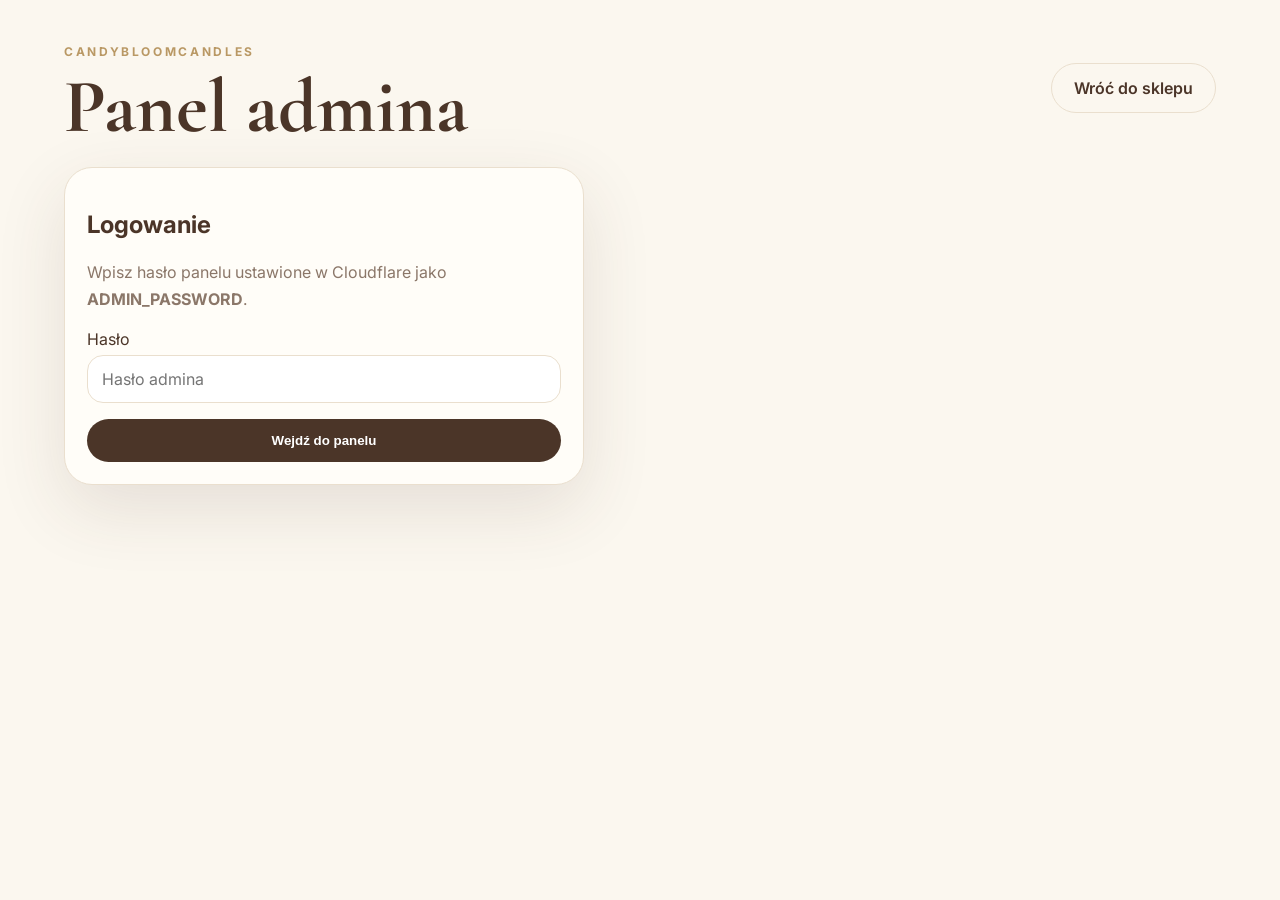
==== admin/index.html @ dc7dedf3 "candy" ====
<!doctype html>
<html lang="pl">
<head>
  <meta charset="utf-8" />
  <meta name="viewport" content="width=device-width, initial-scale=1" />
  <title>Panel admina — CandyBloomCandles</title>
  <link rel="preconnect" href="https://fonts.googleapis.com">
  <link rel="preconnect" href="https://fonts.gstatic.com" crossorigin>
  <link href="https://fonts.googleapis.com/css2?family=Cormorant+Garamond:wght@500;600;700&family=Inter:wght@300;400;500;600&display=swap" rel="stylesheet">
  <link rel="stylesheet" href="/style.css" />
  <style>
    body{background:var(--cream)}
    .admin-app{padding:32px 5vw;max-width:1400px;margin:auto}
    .admin-header{display:flex;align-items:center;justify-content:space-between;gap:18px;margin-bottom:24px}
    .admin-header h1{font-family:'Cormorant Garamond',serif;font-size:clamp(42px,6vw,76px);line-height:.95;margin:0}
    .admin-tabs{display:flex;gap:10px;flex-wrap:wrap;margin:20px 0}
    .admin-tab{border:1px solid var(--line);background:var(--paper);border-radius:999px;padding:12px 18px;cursor:pointer;font-weight:700;color:var(--brown)}
    .admin-tab.active{background:var(--brown);color:white}
    .admin-card{background:var(--paper);border:1px solid var(--line);border-radius:28px;padding:22px;box-shadow:var(--shadow);margin-bottom:20px}
    .admin-grid{display:grid;grid-template-columns:360px 1fr;gap:22px;align-items:start}
    .products-list{display:grid;gap:10px;max-height:70vh;overflow:auto;padding-right:4px}
    .product-row{display:grid;grid-template-columns:68px 1fr auto;gap:12px;align-items:center;border:1px solid var(--line);background:#fff;border-radius:18px;padding:10px;cursor:pointer;text-align:left;color:var(--brown)}
    .product-row.active{outline:2px solid var(--brown)}
    .product-row img{width:68px;height:68px;border-radius:14px;object-fit:cover;background:var(--beige)}
    .product-row strong{display:block}
    .product-row small{color:var(--muted)}
    .admin-form{display:grid;grid-template-columns:repeat(2,minmax(0,1fr));gap:14px}
    .admin-form label{font-weight:700;font-size:13px}
    .admin-form .full{grid-column:1/-1}
    .preview-layout{display:grid;grid-template-columns:minmax(280px,420px) 1fr;gap:24px;align-items:start}
    .live-product{background:var(--paper);border:1px solid var(--line);border-radius:28px;overflow:hidden;box-shadow:0 15px 45px rgba(75,53,40,.08)}
    .live-product .live-img{height:360px;overflow:hidden;background:var(--beige)}
    .live-product img{width:100%;height:100%;object-fit:cover}
    .live-body{padding:22px}
    .live-body h3{font-family:'Cormorant Garamond',serif;font-size:30px;margin:0 0 8px}
    .live-body p{color:var(--muted);line-height:1.6}
    .range-line{display:grid;gap:8px;margin:12px 0}
    .range-line div{display:flex;justify-content:space-between;gap:12px;color:var(--muted);font-size:13px}
    .actions{display:flex;gap:10px;flex-wrap:wrap;margin-top:16px}
    .danger{background:#fff;border:1px solid #d8b6a6;color:#8b2f1d;border-radius:999px;padding:12px 18px;font-weight:700;cursor:pointer}
    .success-banner,.error-banner{display:none;border-radius:18px;padding:14px 16px;margin:14px 0;font-weight:700}
    .success-banner{background:#e8f8ee;color:#1e6b3a;border:1px solid #bde8ca}
    .error-banner{background:#fff1ee;color:#8b2f1d;border:1px solid #e5b7aa}
    .settings-list{display:grid;gap:10px}
    .list-item{display:grid;grid-template-columns:1fr auto;gap:10px;align-items:center}
    .password-box{max-width:520px}
    .muted{color:var(--muted);line-height:1.7}
    .hidden-admin{display:none!important}
    .pricing-grid{display:grid;grid-template-columns:repeat(2,minmax(0,1fr));gap:16px;margin:18px 0}
    .pricing-card{background:#fff;border:1px solid var(--line);border-radius:22px;padding:18px}
    .pricing-card h3{font-family:'Cormorant Garamond',serif;font-size:28px;margin:0 0 12px}
    .pricing-fields{display:grid;gap:10px}
    .tier-row{display:grid;grid-template-columns:1fr 1fr auto;gap:10px;align-items:end;margin-bottom:10px}
    .tier-row label{display:grid;gap:6px}
    .pricing-note{font-size:13px;color:var(--muted);line-height:1.5;margin-top:8px}
    .orders-stats{display:grid;grid-template-columns:repeat(5,minmax(0,1fr));gap:12px;margin-bottom:18px}
    .stat-card{background:#fff;border:1px solid var(--line);border-radius:20px;padding:16px}
    .stat-card strong{display:block;font-family:'Cormorant Garamond',serif;font-size:32px;color:var(--brown)}
    .orders-tools{display:flex;gap:10px;flex-wrap:wrap;margin:14px 0}
    .orders-table{display:grid;gap:10px}
    .order-row{display:grid;grid-template-columns:170px 1fr 110px 150px 120px;gap:12px;align-items:center;background:#fff;border:1px solid var(--line);border-radius:18px;padding:14px;text-align:left;color:var(--brown);cursor:pointer}
    .order-row small{color:var(--muted);display:block}
    .order-details{background:#fff;border:1px solid var(--line);border-radius:22px;padding:18px;margin-top:16px;white-space:pre-wrap}
    .status-pill{display:inline-flex;border-radius:999px;padding:7px 10px;background:#f7eee8;color:var(--brown);font-weight:700;font-size:12px}
    @media(max-width:980px){.admin-grid,.preview-layout,.admin-form,.pricing-grid,.pricing-fields,.tier-row,.orders-stats,.order-row{grid-template-columns:1fr}.products-list{max-height:none}}
  </style>
</head>
<body>
  <main class="admin-app">
    <div class="admin-header">
      <div>
        <p class="eyebrow">CandyBloomCandles</p>
        <h1>Panel admina</h1>
      </div>
      <a class="secondary" href="/">Wróć do sklepu</a>
    </div>

    <section class="admin-card password-box" id="loginBox">
      <h2>Logowanie</h2>
      <p class="muted">Wpisz hasło panelu ustawione w Cloudflare jako <strong>ADMIN_PASSWORD</strong>.</p>
      <label>Hasło
        <input id="adminPassword" type="password" placeholder="Hasło admina">
      </label>
      <button class="primary full" type="button" id="loginBtn" onclick="candyLoginNow()">Wejdź do panelu</button>
    </section>

    <section id="panel" class="hidden-admin">
      <div class="admin-tabs">
        <button class="admin-tab active" data-tab="products" onclick="candyShowTab('products', this)">📦 Produkty</button>
        <button class="admin-tab" data-tab="settings" onclick="candyShowTab('settings', this)">🌸 Zapachy i kategorie</button>
        <button class="admin-tab" data-tab="pricing" onclick="candyShowTab('pricing', this)">💰 Cennik zapachów</button>
        <button class="admin-tab" data-tab="orders" onclick="candyShowTab('orders', this)">📦 Zamówienia</button>
        <button class="admin-tab" data-tab="help" onclick="candyShowTab('help', this)">ℹ️ Pomoc</button>
      </div>

      <div class="success-banner" id="successBox">✅ Zmiany zapisane. Cloudflare zaraz opublikuje stronę.</div>
      <div class="error-banner" id="errorBox">Coś poszło nie tak.</div>

      <section id="productsTab">
        <div class="admin-grid">
          <div class="admin-card">
            <div class="actions">
              <button class="primary" type="button" id="addProductBtn">➕ Dodaj produkt</button>
              <button class="secondary" type="button" id="duplicateProductBtn">Kopiuj</button>
            </div>
            <div class="products-list" id="productsList"></div>
          </div>

          <div class="admin-card">
            <div class="preview-layout">
              <article class="live-product">
                <div class="live-img">
                  <img id="previewImage" src="/assets/images/hero.png" alt="">
                </div>
                <div class="live-body">
                  <p class="eyebrow" id="previewCategory">Kategoria</p>
                  <h3 id="previewName">Nazwa produktu</h3>
                  <p id="previewDesc">Opis produktu</p>
                  <div class="price" id="previewPrice">25 zł</div>
                  <button class="add" type="button">Dodaj do koszyka</button>
                </div>
              </article>

              <div>
                <form class="admin-form" id="productForm">
                  <label>Nazwa produktu
                    <input id="pName">
                  </label>
                  <label>Cena bazowa
                    <input id="pPrice" type="number" min="0">
                  </label>
                  <label>Waga świeczki (g)
                    <input id="pWeight" type="number" min="0">
                  </label>
                  <label>Kategoria
                    <select id="pCategory"></select>
                  </label>
                  <label>Widoczny
                    <select id="pVisible">
                      <option value="true">Tak</option>
                      <option value="false">Nie</option>
                    </select>
                  </label>
                  <label class="full">Opis
                    <textarea id="pDescription" rows="4"></textarea>
                  </label>
                  <label class="full">Zdjęcie
                    <input id="pImage" placeholder="/assets/images/swieca-1.png">
                  </label>
                  <label class="full">Wgraj nowe zdjęcie
                    <input id="pUpload" type="file" accept="image/*">
                  </label>

                  <div class="full">
                    <div class="range-line">
                      <div><strong>Pozycja pozioma</strong><span id="xVal">50%</span></div>
                      <input id="pX" type="range" min="0" max="100" value="50">
                    </div>
                    <div class="range-line">
                      <div><strong>Pozycja pionowa</strong><span id="yVal">50%</span></div>
                      <input id="pY" type="range" min="0" max="100" value="50">
                    </div>
                    <div class="range-line">
                      <div><strong>Zoom</strong><span id="zoomVal">1.00</span></div>
                      <input id="pZoom" type="range" min="1" max="1.6" step="0.01" value="1">
                    </div>
                  </div>
                </form>

                <div class="actions">
                  <button class="primary" type="button" id="saveBtn">💾 Zapisz zmiany</button>
                  <button class="danger" type="button" id="deleteBtn">Usuń produkt</button>
                </div>
                <p class="small-note">Po zapisaniu panel zrobi commit na GitHubie, a Cloudflare opublikuje zmiany po chwili.</p>
              </div>
            </div>
          </div>
        </div>
      </section>

      <section id="settingsTab" class="hidden-admin">
        <div class="admin-grid">
          <div class="admin-card">
            <h2>Zapachy</h2>
            <div class="settings-list" id="scentsList"></div>
            <div class="actions">
              <input id="newScent" placeholder="Nowy zapach">
              <button class="secondary" type="button" id="addScentBtn">Dodaj zapach</button>
            </div>
          </div>
          <div class="admin-card">
            <h2>Kategorie</h2>
            <div class="settings-list" id="categoriesList"></div>
            <div class="actions">
              <input id="newCategory" placeholder="Nowa kategoria">
              <button class="secondary" type="button" id="addCategoryBtn">Dodaj kategorię</button>
            </div>
          </div>
        </div>
        <button class="primary" type="button" id="saveSettingsBtn">💾 Zapisz ustawienia</button>
      </section>

      <section id="pricingTab" class="hidden-admin">
        <div class="admin-card">
          <h2>💰 Cennik zapachów według gramatury</h2>
          <p class="muted">Ustaw dowolne progi gramatur dla każdego zapachu. Możesz dodać np. 200 g → 10 zł.</p>
          <div class="pricing-grid" id="scentPricingList"></div>
          <button class="primary" type="button" id="savePricingBtn">💾 Zapisz cennik zapachów</button>
        </div>
      </section>


      <section id="ordersTab" class="hidden-admin">
        <div class="admin-card">
          <h2>📦 Historia zamówień</h2>
          <p class="muted">Tutaj zapisują się zamówienia z formularza oraz aktualizacje statusów wysyłane mailowo.</p>
          <div class="orders-stats" id="ordersStats"></div>
          <div class="orders-tools">
            <input id="ordersSearch" placeholder="Szukaj po numerze, kliencie lub e-mailu">
            <select id="ordersStatusFilter">
              <option value="">Wszystkie statusy</option>
              <option>Nowe</option>
              <option>Oczekuje na płatność</option>
              <option>W realizacji</option>
              <option>Gotowe do odbioru</option>
              <option>Wysłane</option>
              <option>Zakończone</option>
            </select>
            <button class="secondary" type="button" id="refreshOrdersBtn">Odśwież</button>
          </div>
          <div class="orders-table" id="ordersList"></div>
          <div id="orderDetails" class="order-details hidden-admin"></div>
        </div>
      </section>

      <section id="helpTab" class="hidden-admin">
        <div class="admin-card">
          <h2>Jak działa zapis?</h2>
          <p class="muted">Panel wysyła zmiany do funkcji Cloudflare Pages. Funkcja używa bezpiecznego tokena z Environment variables, zapisuje pliki na GitHubie, a Cloudflare publikuje nowy deploy.</p>
          <p class="muted">Jeśli zapis nie działa, sprawdź czy w Cloudflare masz zmienne: <strong>GITHUB_TOKEN</strong> i <strong>ADMIN_PASSWORD</strong>.</p>
        </div>
      </section>
    </section>
  </main>


<script>
function candyLoginNow(){
  const passwordInput = document.getElementById('adminPassword');
  const loginBox = document.getElementById('loginBox');
  const panel = document.getElementById('panel');

  if(!passwordInput || !passwordInput.value){
    alert('Wpisz hasło.');
    return;
  }

  window.candyAdminPasswordValue = passwordInput.value;
  if(window.candyAdminSetPassword){
    window.candyAdminSetPassword(passwordInput.value);
  }

  if(loginBox) loginBox.classList.add('hidden-admin');
  if(panel) panel.classList.remove('hidden-admin');

  setTimeout(() => {
    if(window.candyAdminLoadData){
      window.candyAdminLoadData();
    } else if(typeof loadData === 'function'){
      loadData();
    } else {
      const errorBox = document.getElementById('errorBox');
      if(errorBox){
        errorBox.textContent = 'Panel został otwarty, ale skrypt admina nie załadował danych. Zrób Ctrl+Shift+R albo sprawdź Console.';
        errorBox.style.display = 'block';
      }
    }

  }, 50);
}

function candyShowTab(name, clickedButton){
  ['products','settings','pricing','orders','help'].forEach(tabName => {
    const section = document.getElementById(tabName + 'Tab');
    if(section) section.classList.add('hidden-admin');
  });

  const target = document.getElementById(name + 'Tab');
  if(target) target.classList.remove('hidden-admin');

  document.querySelectorAll('.admin-tab').forEach(btn => btn.classList.remove('active'));

  const btn = clickedButton || document.querySelector('[data-tab="' + name + '"]');
  if(btn) btn.classList.add('active');

  if(name === 'orders' && window.candyAdminRenderOrders) window.candyAdminRenderOrders();
  if(name === 'pricing' && window.candyAdminRenderScentPricing) window.candyAdminRenderScentPricing();
}
</script>

<script>
console.log('CandyBloom admin password save fix v1.4.5 loaded');
let productsData = { products: [] };
let settingsData = {};
let ordersData = { orders: [] };
let selectedIndex = 0;
let adminPassword = "";
let pendingUploads = {};

const $ = id => document.getElementById(id);
const money = value => `${Number(value || 0).toFixed(0)} zł`;

function slugify(text){
  return text.toString().toLowerCase()
    .normalize('NFD').replace(/[\\u0300-\\u036f]/g, '')
    .replace(/[^a-z0-9]+/g, '-').replace(/(^-|-$)+/g, '') || 'produkt';
}

function parsePosition(pos){
  const parts = String(pos || "center center").split(" ");
  const parse = value => value === "center" ? 50 : parseInt(value) || 50;
  return { x: parse(parts[0]), y: parse(parts[1]) };
}

async function loadData(){
  const [productsRes, settingsRes, ordersRes] = await Promise.all([
    fetch('/data/products.json?cb=' + Date.now()),
    fetch('/data/settings.json?cb=' + Date.now()),
    fetch('/data/orders.json?cb=' + Date.now()).catch(() => null)
  ]);
  productsData = await productsRes.json();
  settingsData = await settingsRes.json();
  ordersData = ordersRes && ordersRes.ok ? await ordersRes.json() : {orders: []};

  if(!settingsData.colorOptions) settingsData.colorOptions = ['Domyślny (jak na zdjęciu)', 'Zapytaj o kolor'];
  if(!settingsData.scentOptions.includes('Zapytaj o zapach')) settingsData.scentOptions.push('Zapytaj o zapach');

  selectedIndex = 0;
  renderAll();
}

function renderAll(){
  renderProductsList();
  renderCategorySelect();
  renderProductForm();
  renderSettings();
  renderScentPricing();
  renderOrders();
}

function renderProductsList(){
  $('productsList').innerHTML = productsData.products.map((p, i) => `
    <button class="product-row ${i === selectedIndex ? 'active' : ''}" type="button" data-index="${i}">
      <img src="${p.image || '/assets/images/hero.png'}" style="object-position:${p.imagePosition || 'center center'};transform:scale(${p.imageZoom || 1});">
      <span><strong>${p.name || 'Nowy produkt'}</strong><small>${p.category || ''} · ${p.price || 0} zł · ${p.weight || 0} g</small></span>
      <small>${p.visible === false ? 'Ukryty' : 'Widoczny'}</small>
    </button>
  `).join('');

  document.querySelectorAll('.product-row').forEach(btn => {
    btn.addEventListener('click', () => {
      selectedIndex = Number(btn.dataset.index);
      renderAll();
    });
  });
}

function renderCategorySelect(){
  $('pCategory').innerHTML = (settingsData.categories || []).map(c => `<option>${c}</option>`).join('');
}

function currentProduct(){
  return productsData.products[selectedIndex] || {};
}

function renderProductForm(){
  const p = currentProduct();
  $('pName').value = p.name || '';
  $('pPrice').value = p.price || 25;
  $('pCategory').value = p.category || (settingsData.categories || [])[0] || '';
  $('pWeight').value = p.weight || 60;
  $('pVisible').value = String(p.visible !== false);
  $('pDescription').value = p.description || '';
  $('pImage').value = p.image || '';

  const pos = parsePosition(p.imagePosition);
  $('pX').value = pos.x;
  $('pY').value = pos.y;
  $('pZoom').value = Number(p.imageZoom || 1);
  updatePreview();
}

function collectProductForm(){
  const p = currentProduct();
  p.name = $('pName').value.trim() || 'Nowy produkt';
  p.price = Number($('pPrice').value || 0);
  p.weight = Number($('pWeight').value || 0);
  p.category = $('pCategory').value;
  p.visible = $('pVisible').value === 'true';
  p.description = $('pDescription').value.trim();
  p.image = $('pImage').value.trim() || '/assets/images/hero.png';
  p.imagePosition = `${$('pX').value}% ${$('pY').value}%`;
  p.imageZoom = Number($('pZoom').value || 1);
}

function updatePreview(){
  collectProductForm();
  const p = currentProduct();
  $('previewImage').src = p.image || '/assets/images/hero.png';
  $('previewImage').style.objectPosition = p.imagePosition || 'center center';
  $('previewImage').style.transform = `scale(${p.imageZoom || 1})`;
  $('previewCategory').textContent = p.category || 'Kategoria';
  $('previewName').textContent = p.name || 'Nazwa produktu';
  $('previewDesc').textContent = p.description || 'Opis produktu';
  $('previewPrice').textContent = money(p.price) + ' · ' + Number(p.weight || 0) + ' g';
  $('xVal').textContent = $('pX').value + '%';
  $('yVal').textContent = $('pY').value + '%';
  $('zoomVal').textContent = Number($('pZoom').value).toFixed(2);
}

['pName','pPrice','pWeight','pCategory','pVisible','pDescription','pImage','pX','pY','pZoom'].forEach(id => {
  $(id).addEventListener('input', updatePreview);
  $(id).addEventListener('change', updatePreview);
});

$('pUpload').addEventListener('change', async e => {
  const file = e.target.files[0];
  if(!file) return;

  const ext = (file.name.split('.').pop() || 'png').toLowerCase();
  const filename = `${slugify($('pName').value || 'swieca')}-${Date.now()}.${ext}`;
  const path = `assets/images/${filename}`;
  const publicPath = `/assets/images/${filename}`;

  const reader = new FileReader();
  reader.onload = () => {
    const base64 = reader.result.split(',')[1];
    pendingUploads[path] = base64;
    $('pImage').value = publicPath;
    updatePreview();
  };
  reader.readAsDataURL(file);
});

function renderSettings(){
  $('scentsList').innerHTML = (settingsData.scentOptions || []).map((s, i) => `
    <div class="list-item">
      <input value="${s}" data-type="scent" data-index="${i}">
      <button class="danger" type="button" data-remove-scent="${i}">Usuń</button>
    </div>
  `).join('');

  $('categoriesList').innerHTML = (settingsData.categories || []).map((c, i) => `
    <div class="list-item">
      <input value="${c}" data-type="category" data-index="${i}">
      <button class="danger" type="button" data-remove-category="${i}">Usuń</button>
    </div>
  `).join('');

  document.querySelectorAll('[data-type="scent"]').forEach(input => input.addEventListener('input', e => {
    settingsData.scentOptions[Number(e.target.dataset.index)] = e.target.value;
  }));

  document.querySelectorAll('[data-type="category"]').forEach(input => input.addEventListener('input', e => {
    settingsData.categories[Number(e.target.dataset.index)] = e.target.value;
    renderCategorySelect();
  }));

  document.querySelectorAll('[data-remove-scent]').forEach(btn => btn.addEventListener('click', () => {
    const removed = settingsData.scentOptions.splice(Number(btn.dataset.removeScent), 1)[0];
    if(settingsData.scentPricing) delete settingsData.scentPricing[removed];
    renderSettings();
    renderScentPricing();
  }));

  document.querySelectorAll('[data-remove-category]').forEach(btn => btn.addEventListener('click', () => {
    settingsData.categories.splice(Number(btn.dataset.removeCategory), 1);
    renderSettings();
    renderCategorySelect();
  }));
}

$('addScentBtn').addEventListener('click', () => {
  const value = $('newScent').value.trim();
  if(value){ settingsData.scentOptions.push(value); settingsData.scentPricing = settingsData.scentPricing || {}; settingsData.scentPricing[value] = {tiers: [{maxWeight: 60, price: 2}, {maxWeight: 120, price: 4}, {maxWeight: 99999, price: 6}]}; $('newScent').value=''; renderSettings(); renderScentPricing(); }
});

$('addCategoryBtn').addEventListener('click', () => {
  const value = $('newCategory').value.trim();
  if(value){ settingsData.categories.push(value); $('newCategory').value=''; renderSettings(); renderCategorySelect(); }
});

$('addProductBtn').addEventListener('click', () => {
  productsData.products.push({
    name: 'Nowy produkt',
    category: (settingsData.categories || [])[0] || 'Dekoracyjne',
    price: 25,
    weight: 60,
    image: '/assets/images/hero.png',
    description: '',
    visible: true,
    imagePosition: '50% 50%',
    imageZoom: 1
  });
  selectedIndex = productsData.products.length - 1;
  renderAll();
});

$('duplicateProductBtn').addEventListener('click', () => {
  const copy = JSON.parse(JSON.stringify(currentProduct()));
  copy.name = (copy.name || 'Produkt') + ' kopia';
  productsData.products.push(copy);
  selectedIndex = productsData.products.length - 1;
  renderAll();
});

$('deleteBtn').addEventListener('click', () => {
  if(!confirm('Na pewno usunąć ten produkt?')) return;
  productsData.products.splice(selectedIndex, 1);
  selectedIndex = Math.max(0, selectedIndex - 1);
  renderAll();
});



function normalizePricing(pricing){
  if(!pricing) return {tiers: []};
  if(Array.isArray(pricing.tiers)) return pricing;

  return {
    tiers: [
      {maxWeight: 60, price: Number(pricing.upTo60 || 0)},
      {maxWeight: 120, price: Number(pricing.upTo120 || 0)},
      {maxWeight: 99999, price: Number(pricing.above120 || 0)}
    ]
  };
}

function ensureScentPricing(){
  if(!settingsData.scentPricing) settingsData.scentPricing = {};
  (settingsData.scentOptions || []).forEach(scent => {
    if(scent === 'Bez zapachu' || scent === 'Zapytaj o zapach') return;
    settingsData.scentPricing[scent] = normalizePricing(settingsData.scentPricing[scent]);
    if(!settingsData.scentPricing[scent].tiers.length){
      settingsData.scentPricing[scent].tiers = [
        {maxWeight: 60, price: 2},
        {maxWeight: 120, price: 4},
        {maxWeight: 99999, price: 6}
      ];
    }
  });
}

function formatMaxWeightLabel(value){
  return Number(value) >= 99999 ? 'bez limitu' : `${value} g`;
}

window.candyAdminRenderScentPricing = renderScentPricing;
function renderScentPricing(){
  ensureScentPricing();

  $('scentPricingList').innerHTML = Object.entries(settingsData.scentPricing).map(([scent, pricing]) => {
    const tiers = (pricing.tiers || []).slice().sort((a,b) => Number(a.maxWeight || 0) - Number(b.maxWeight || 0));
    pricing.tiers = tiers;

    return `
      <div class="pricing-card">
        <h3>${scent}</h3>
        <p class="pricing-note">Sklep wybierze pierwszy próg, do którego mieści się gramatura świeczki. Dla ostatniego progu możesz zostawić 99999 jako „bez limitu”.</p>
        <div class="pricing-fields">
          ${tiers.map((tier, index) => `
            <div class="tier-row">
              <label>Do ilu gramów?
                <input type="number" min="1" value="${tier.maxWeight || 0}" data-scent="${scent}" data-tier-index="${index}" data-tier-field="maxWeight">
              </label>
              <label>Dopłata
                <input type="number" min="0" step="0.01" value="${tier.price || 0}" data-scent="${scent}" data-tier-index="${index}" data-tier-field="price">
              </label>
              <button class="danger" type="button" data-remove-tier="${scent}" data-remove-tier-index="${index}">Usuń</button>
            </div>
          `).join('')}
        </div>
        <div class="actions">
          <button class="secondary" type="button" data-add-tier="${scent}">➕ Dodaj próg</button>
        </div>
      </div>
    `;
  }).join('');

  document.querySelectorAll('[data-scent][data-tier-field]').forEach(input => {
    input.addEventListener('input', e => {
      const scent = e.target.dataset.scent;
      const index = Number(e.target.dataset.tierIndex);
      const field = e.target.dataset.tierField;
      if(!settingsData.scentPricing[scent]) settingsData.scentPricing[scent] = {tiers: []};
      if(!settingsData.scentPricing[scent].tiers[index]) settingsData.scentPricing[scent].tiers[index] = {maxWeight: 60, price: 0};
      settingsData.scentPricing[scent].tiers[index][field] = Number(e.target.value || 0);
    });
  });

  document.querySelectorAll('[data-add-tier]').forEach(btn => {
    btn.addEventListener('click', () => {
      const scent = btn.dataset.addTier;
      if(!settingsData.scentPricing[scent]) settingsData.scentPricing[scent] = {tiers: []};
      const tiers = settingsData.scentPricing[scent].tiers;
      const last = tiers.length ? tiers[tiers.length - 1] : {maxWeight: 120, price: 4};
      const nextWeight = Number(last.maxWeight || 120) >= 99999 ? 200 : Number(last.maxWeight || 120) + 80;
      const nextPrice = Number(last.price || 0) + 2;
      tiers.push({maxWeight: nextWeight, price: nextPrice});
      renderScentPricing();
    });
  });

  document.querySelectorAll('[data-remove-tier]').forEach(btn => {
    btn.addEventListener('click', () => {
      const scent = btn.dataset.removeTier;
      const index = Number(btn.dataset.removeTierIndex);
      if(!settingsData.scentPricing[scent]) return;
      settingsData.scentPricing[scent].tiers.splice(index, 1);
      if(!settingsData.scentPricing[scent].tiers.length){
        settingsData.scentPricing[scent].tiers.push({maxWeight: 60, price: 2});
      }
      renderScentPricing();
    });
  });
}

async function saveAll(){
  collectProductForm();
  showMsg('', false);

  const uploads = Object.entries(pendingUploads).map(([path, contentBase64]) => ({path, contentBase64}));

  const res = await fetch('/api/save-store', {
    method: 'POST',
    headers: {'Content-Type':'application/json'},
    body: JSON.stringify({
      password: adminPassword || window.candyAdminPasswordValue || $('adminPassword')?.value || '',
      productsData,
      settingsData,
      uploads
    })
  });

  const data = await res.json().catch(() => ({}));
  if(!res.ok){
    showMsg(data.error || 'Nie udało się zapisać zmian. Sprawdź hasło ADMIN_PASSWORD w Cloudflare.', true);
    return;
  }

  pendingUploads = {};
  showMsg('✅ Zmiany zapisane. Cloudflare zaraz opublikuje stronę.', false);
}

function showMsg(text, isError){
  $('successBox').style.display = 'none';
  $('errorBox').style.display = 'none';
  if(!text) return;
  const box = isError ? $('errorBox') : $('successBox');
  box.textContent = text;
  box.style.display = 'block';
  window.scrollTo({top:0, behavior:'smooth'});
}

$('saveBtn').addEventListener('click', saveAll);
$('saveSettingsBtn').addEventListener('click', saveAll);
$('savePricingBtn').addEventListener('click', saveAll);


$('ordersSearch')?.addEventListener('input', renderOrders);
$('ordersStatusFilter')?.addEventListener('change', renderOrders);
$('refreshOrdersBtn')?.addEventListener('click', async () => {
  const res = await fetch('/data/orders.json?cb=' + Date.now()).catch(() => null);
  ordersData = res && res.ok ? await res.json() : {orders: []};
  renderOrders();
});

document.querySelectorAll('.admin-tab').forEach(tab => {
  tab.addEventListener('click', () => candyShowTab(tab.dataset.tab, tab));
});

$('loginBtn').addEventListener('click', candyLoginNow);

$('adminPassword').addEventListener('keydown', e => {
  if(e.key === 'Enter'){
    e.preventDefault();
    candyLoginNow();
  }
});
</script>
</body>
</html>
---- style.css ----
:root{--cream:#fbf7ef;--paper:#fffdf8;--beige:#e8ddcf;--brown:#4b3528;--muted:#8b7769;--gold:#b99864;--line:#eadfce;--shadow:0 24px 70px rgba(75,53,40,.12)}*{box-sizing:border-box}html{scroll-behavior:smooth}body{margin:0;background:var(--cream);color:var(--brown);font-family:Inter,system-ui,sans-serif}img{max-width:100%;display:block}a{color:inherit;text-decoration:none}.site-header{position:sticky;top:0;z-index:10;background:rgba(251,247,239,.88);backdrop-filter:blur(18px);border-bottom:1px solid var(--line);display:flex;justify-content:space-between;align-items:center;padding:18px 6vw}.logo{font-family:'Cormorant Garamond',serif;font-size:28px;font-weight:700;letter-spacing:.02em}nav{display:flex;align-items:center;gap:24px;font-size:14px}.cart-button{border:1px solid var(--brown);background:var(--brown);color:white;border-radius:999px;padding:10px 16px;cursor:pointer}#cartCount{display:inline-flex;min-width:22px;height:22px;border-radius:50%;background:white;color:var(--brown);align-items:center;justify-content:center;margin-left:6px}.hero{display:grid;grid-template-columns:1.05fr .95fr;gap:6vw;align-items:center;min-height:78vh;padding:7vw 6vw 5vw}.eyebrow{text-transform:uppercase;letter-spacing:.22em;font-size:12px;color:var(--gold);font-weight:700}.hero h1,.section h2,.contact h2,.thanks h1{font-family:'Cormorant Garamond',serif;font-weight:700;line-height:.96;margin:12px 0;font-size:clamp(46px,7vw,92px)}.hero-copy{font-size:18px;line-height:1.8;color:var(--muted);max-width:620px}.hero-actions{display:flex;gap:12px;margin-top:28px;flex-wrap:wrap}.primary,.secondary{display:inline-flex;align-items:center;justify-content:center;border-radius:999px;padding:14px 22px;font-weight:600}.primary{background:var(--brown);color:#fff;border:1px solid var(--brown)}.secondary{background:transparent;border:1px solid var(--line);color:var(--brown)}.hero-image{border-radius:34px;overflow:hidden;box-shadow:var(--shadow);background:var(--beige)}.hero-image img{width:100%;height:620px;object-fit:cover}.intro{margin:0 6vw 5vw;background:var(--paper);border:1px solid var(--line);border-radius:28px;display:grid;grid-template-columns:repeat(3,1fr);box-shadow:var(--shadow);overflow:hidden}.intro div{padding:28px;border-right:1px solid var(--line)}.intro div:last-child{border-right:0}.intro strong{display:block;font-family:'Cormorant Garamond',serif;font-size:28px}.intro span{display:block;color:var(--muted);margin-top:8px}.section{padding:6vw}.section-heading{max-width:720px;margin-bottom:34px}.section h2,.contact h2{font-size:clamp(38px,5vw,68px)}.section-heading p{color:var(--muted);line-height:1.7}.filters{display:flex;gap:10px;flex-wrap:wrap;margin-bottom:26px}.filter{border:1px solid var(--line);background:var(--paper);border-radius:999px;padding:10px 16px;cursor:pointer;color:var(--brown)}.filter.active{background:var(--brown);color:#fff}.products-grid{display:grid;grid-template-columns:repeat(3,1fr);gap:24px}.product{background:var(--paper);border:1px solid var(--line);border-radius:28px;overflow:hidden;box-shadow:0 15px 45px rgba(75,53,40,.08)}.product-image{height:360px;background:var(--beige);overflow:hidden}.product-image img{width:100%;height:100%;object-fit:cover}.product-body{padding:22px}.product-body h3{font-family:'Cormorant Garamond',serif;font-size:30px;margin:0 0 8px}.product-body p{color:var(--muted);line-height:1.6}.price{font-weight:700;font-size:22px;margin:12px 0}.product label,.cart-card label{display:block;font-size:13px;font-weight:600;margin-top:12px;color:var(--brown)}select,input,textarea{width:100%;border:1px solid var(--line);border-radius:16px;background:#fff;padding:13px 14px;margin-top:6px;font:inherit;color:var(--brown)}.add{width:100%;margin-top:16px;border:0;border-radius:999px;background:var(--brown);color:#fff;padding:14px 18px;font-weight:700;cursor:pointer}.steps{display:grid;grid-template-columns:repeat(3,1fr);gap:20px}.steps article{background:var(--paper);border:1px solid var(--line);border-radius:26px;padding:28px}.steps span{color:var(--gold);font-weight:700}.steps h3{font-family:'Cormorant Garamond',serif;font-size:30px;margin:10px 0}.steps p,.contact p{color:var(--muted);line-height:1.7}.contact{background:var(--paper);border-top:1px solid var(--line);border-bottom:1px solid var(--line);text-align:center}.cart-panel{position:fixed;inset:0;background:rgba(30,20,14,.35);z-index:99;display:none;justify-content:flex-end}.cart-panel.open{display:flex}.cart-card{width:min(520px,100%);height:100%;overflow:auto;background:var(--paper);padding:28px;box-shadow:var(--shadow);position:relative}.close{position:absolute;right:20px;top:18px;border:0;background:transparent;font-size:34px;cursor:pointer;color:var(--brown)}.cart-card h2{font-family:'Cormorant Garamond',serif;font-size:46px;margin:28px 0 18px}.cart-item{border-bottom:1px solid var(--line);padding:14px 0;display:grid;grid-template-columns:1fr auto;gap:10px}.cart-item small{color:var(--muted);display:block;margin-top:5px}.remove{border:1px solid var(--line);background:white;border-radius:999px;padding:8px 10px;cursor:pointer}.total{display:flex;justify-content:space-between;margin:22px 0;font-size:20px}.full{width:100%;border:0;margin-top:16px}.small-note{font-size:12px;color:var(--muted);line-height:1.6}.hidden{display:none}footer{padding:34px 6vw;display:flex;justify-content:space-between;gap:20px;color:var(--muted);border-top:1px solid var(--line)}footer strong{font-family:'Cormorant Garamond',serif;font-size:26px;color:var(--brown)}.thanks{min-height:100vh;display:flex;flex-direction:column;align-items:center;justify-content:center;text-align:center;padding:8vw}.thanks p{max-width:580px;color:var(--muted);line-height:1.7}@media(max-width:900px){.site-header{align-items:flex-start;gap:14px;flex-direction:column}nav{gap:12px;flex-wrap:wrap}.hero{grid-template-columns:1fr;padding-top:44px}.hero-image img{height:430px}.intro,.products-grid,.steps{grid-template-columns:1fr}.intro div{border-right:0;border-bottom:1px solid var(--line)}.intro div:last-child{border-bottom:0}.section{padding:58px 20px}.hero{padding:48px 20px}.site-header{padding:16px 20px}.product-image{height:300px}footer{flex-direction:column;padding:28px 20px}}


/* CandyBloom v3 */
.product {
  display: flex;
  flex-direction: column;
}

.product-image {
  height: 360px;
  display: flex;
  align-items: center;
  justify-content: center;
}

.product-image img {
  object-fit: contain;
  background: #f8f4ed;
  padding: 10px;
}

.product-body {
  display: flex;
  flex-direction: column;
  flex: 1;
}

.product-body p:not(.eyebrow) {
  min-height: 76px;
}

.product-footer {
  margin-top: auto;
}

.price {
  margin: 12px 0 10px;
}

.premium-cart-item {
  display: grid;
  grid-template-columns: 92px 1fr;
  gap: 14px;
  align-items: start;
  padding: 18px 0;
}

.cart-thumb {
  width: 92px;
  height: 92px;
  border-radius: 18px;
  object-fit: contain;
  background: #f8f4ed;
  border: 1px solid var(--line);
  padding: 6px;
}

.cart-info {
  min-width: 0;
}

.cart-topline,
.cart-bottomline {
  display: flex;
  align-items: flex-start;
  justify-content: space-between;
  gap: 12px;
}

.cart-topline strong {
  display: block;
  line-height: 1.25;
}

.cart-topline small {
  color: var(--muted);
  display: block;
  margin-top: 4px;
}

.qty-box {
  display: inline-flex;
  align-items: center;
  gap: 10px;
  border: 1px solid var(--line);
  background: #fff;
  border-radius: 999px;
  padding: 5px 8px;
  margin-top: 10px;
}

.qty-box button {
  width: 30px;
  height: 30px;
  border: 0;
  border-radius: 50%;
  background: var(--cream);
  color: var(--brown);
  font-size: 18px;
  cursor: pointer;
}

.qty-box span {
  min-width: 20px;
  text-align: center;
  font-weight: 700;
}

.hidden-field {
  display: none !important;
}

.custom-field input {
  background: #fffdf8;
}

@media(max-width: 520px) {
  .premium-cart-item {
    grid-template-columns: 76px 1fr;
  }

  .cart-thumb {
    width: 76px;
    height: 76px;
    border-radius: 15px;
  }

  .cart-card {
    padding: 22px 18px;
  }
}


/* CandyBloom v4 — premium image framing + icons */
.product-image {
  height: 360px;
  overflow: hidden;
  background: var(--beige);
}

.product-image img {
  width: 100%;
  height: 100%;
  object-fit: cover;
  padding: 0;
  transition: transform .35s ease;
}

.product:hover .product-image img {
  transform: scale(1.03);
}

.cart-thumb {
  object-fit: cover;
  padding: 0;
  overflow: hidden;
}

.contact-actions {
  display: flex;
  gap: 12px;
  justify-content: center;
  flex-wrap: wrap;
  margin-top: 24px;
}

.contact-pill {
  display: inline-flex;
  align-items: center;
  gap: 9px;
  border: 1px solid var(--line);
  background: var(--cream);
  border-radius: 999px;
  padding: 13px 18px;
  font-weight: 700;
}

.icon {
  display: inline-flex;
  width: 24px;
  height: 24px;
  align-items: center;
  justify-content: center;
  border-radius: 50%;
  background: var(--brown);
  color: white;
  font-size: 13px;
  line-height: 1;
}

.premium-footer {
  align-items: flex-start;
}

.premium-footer > div:first-child {
  display: grid;
  gap: 8px;
}

.footer-links {
  display: flex;
  gap: 14px;
  align-items: center;
  flex-wrap: wrap;
  justify-content: flex-end;
}

.footer-links a,
.footer-links span {
  display: inline-flex;
  align-items: center;
  gap: 8px;
}

@media(max-width:900px){
  .footer-links {
    justify-content: flex-start;
  }
}


/* CandyBloom v4.1 — emoji nav + thank you page */
nav a {
  display: inline-flex;
  align-items: center;
  gap: 6px;
}

.thanks-box {
  background: var(--paper);
  border: 1px solid var(--line);
  border-radius: 30px;
  padding: 28px;
  box-shadow: var(--shadow);
  margin: 26px 0;
  max-width: 720px;
  width: 100%;
}

.thanks-box h2 {
  font-family: 'Cormorant Garamond', serif;
  font-size: 34px;
  margin: 0 0 10px;
}

.copy-card {
  margin-top: 22px;
  background: var(--cream);
  border: 1px solid var(--line);
  border-radius: 22px;
  padding: 18px;
  text-align: left;
}

.copy-card textarea {
  min-height: 120px;
  resize: vertical;
}

.copy-btn {
  margin-top: 12px;
}

.thanks-actions {
  display: flex;
  justify-content: center;
  gap: 12px;
  flex-wrap: wrap;
}

/* CandyBloom v4.3 — Facebook, order number, status */
.order-number {
  font-family: 'Cormorant Garamond', serif;
  font-size: clamp(34px, 7vw, 62px);
  font-weight: 700;
  color: var(--brown);
  margin: 8px 0;
}
.status-steps {
  display: flex;
  gap: 10px;
  flex-wrap: wrap;
  justify-content: center;
  margin: 22px 0 32px;
  max-width: 900px;
}
.status-steps span {
  background: var(--paper);
  border: 1px solid var(--line);
  border-radius: 999px;
  padding: 10px 14px;
  color: var(--brown);
  font-weight: 700;
}
.status-result {
  margin-top: 18px;
  text-align: left;
  background: var(--cream);
  border: 1px solid var(--line);
  border-radius: 20px;
  padding: 18px;
}
.status-result h2 {
  font-family: 'Cormorant Garamond', serif;
  font-size: 32px;
  margin: 0 0 8px;
}


/* CandyBloom v5.6 — weight and scent pricing */
.product-weight {
  color: var(--muted);
  font-size: 13px;
  font-weight: 700;
  margin: 8px 0 0;
}

.cart-info .small-note strong {
  color: var(--brown);
}


/* CandyBloom v1.2 — dostawa i statusy */
#deliverySummary{
  background:#fff;
  border:1px solid var(--line);
  border-radius:16px;
  padding:12px 14px;
  margin-top:10px;
}
.status-result{
  margin-top:18px;
  background:var(--paper);
  border:1px solid var(--line);
  border-radius:22px;
  padding:18px;
}
.status-steps{
  display:flex;
  gap:10px;
  flex-wrap:wrap;
  justify-content:center;
  margin:24px 0;
}
.status-steps span{
  background:var(--paper);
  border:1px solid var(--line);
  border-radius:999px;
  padding:10px 14px;
  color:var(--muted);
  font-weight:700;
}
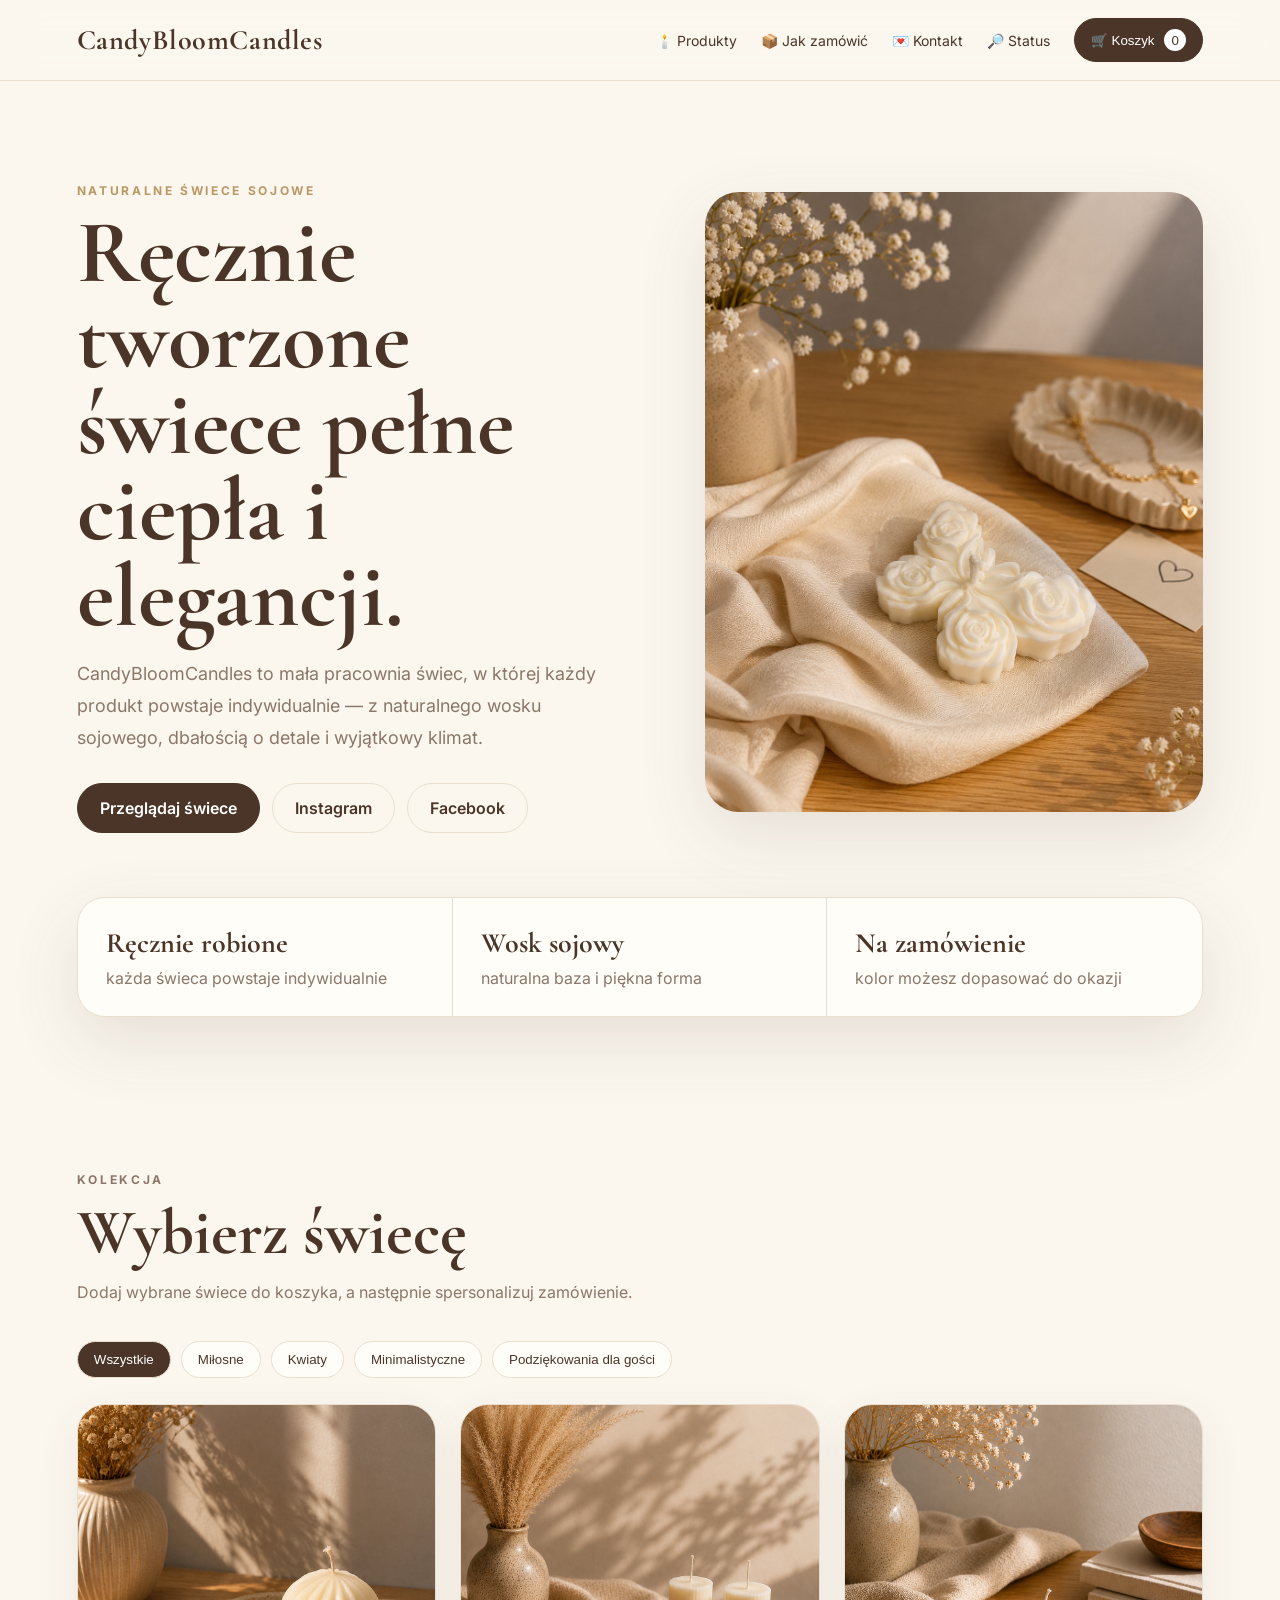
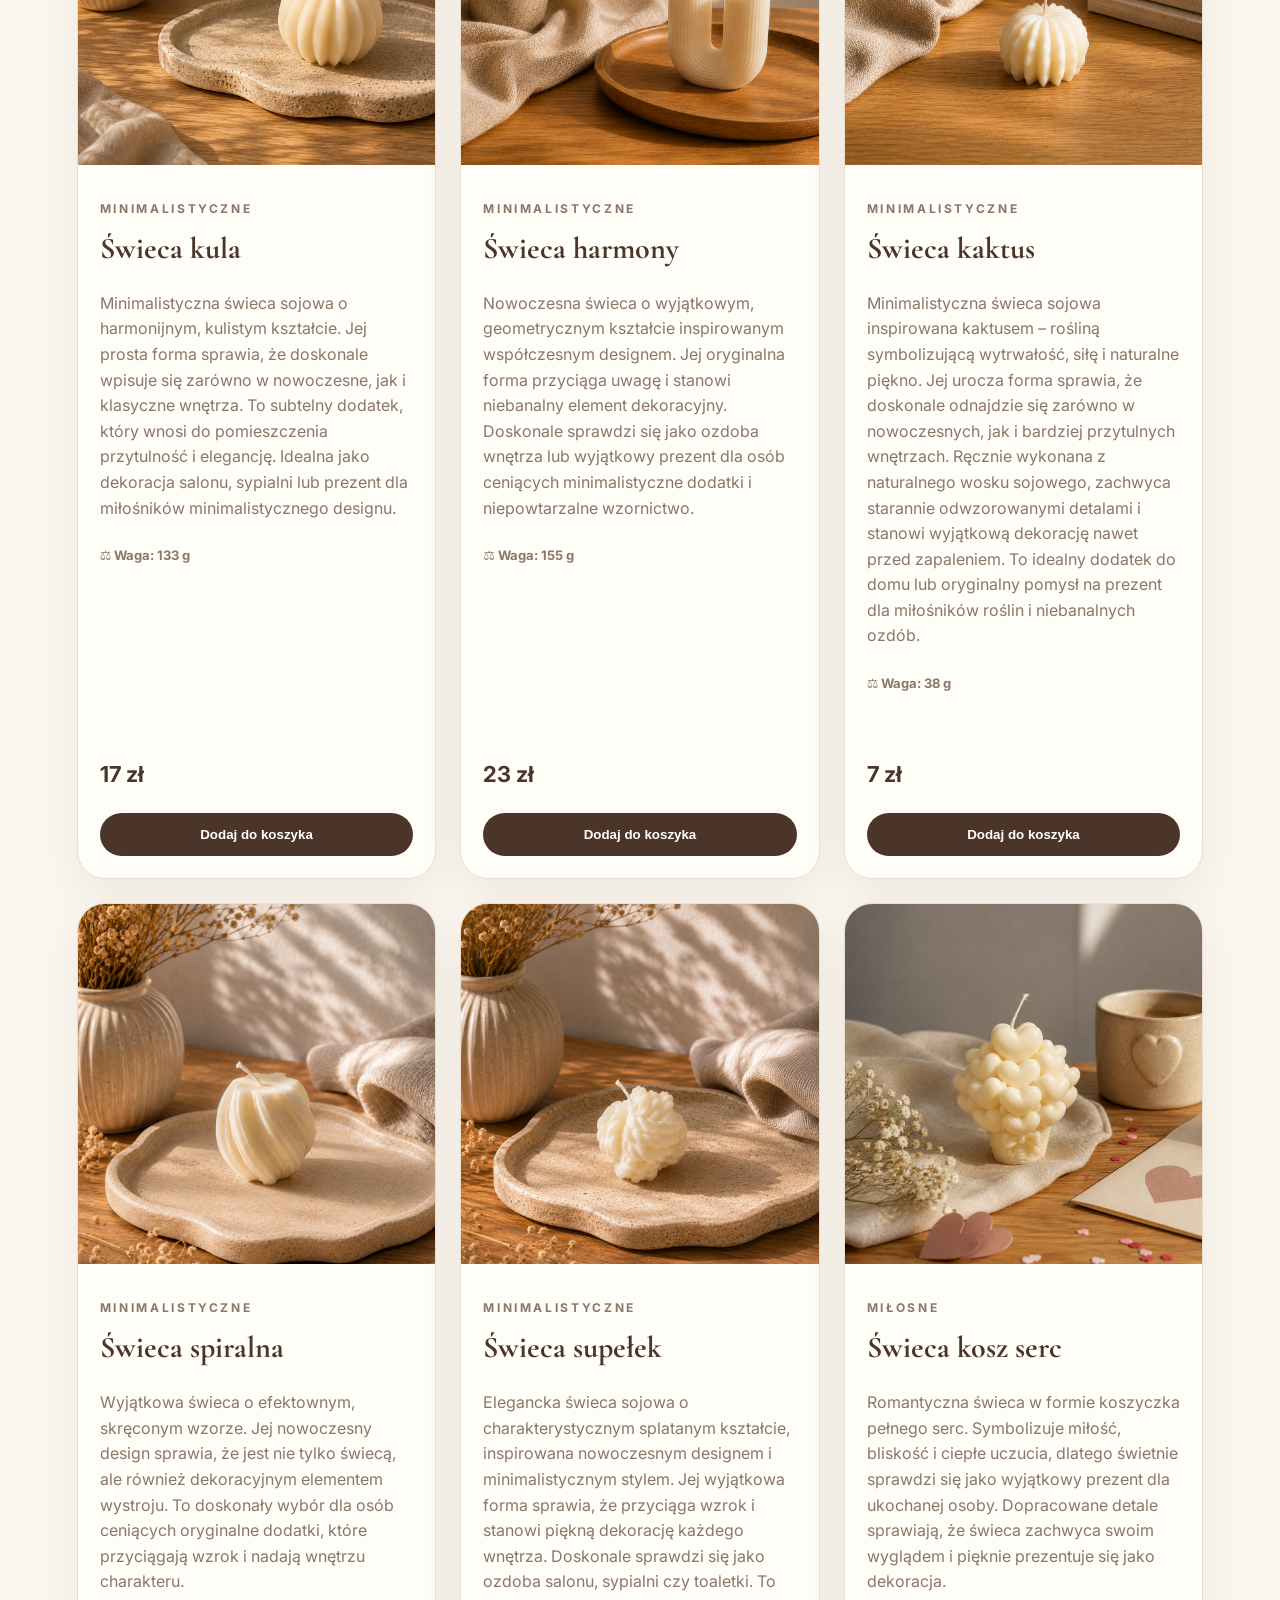
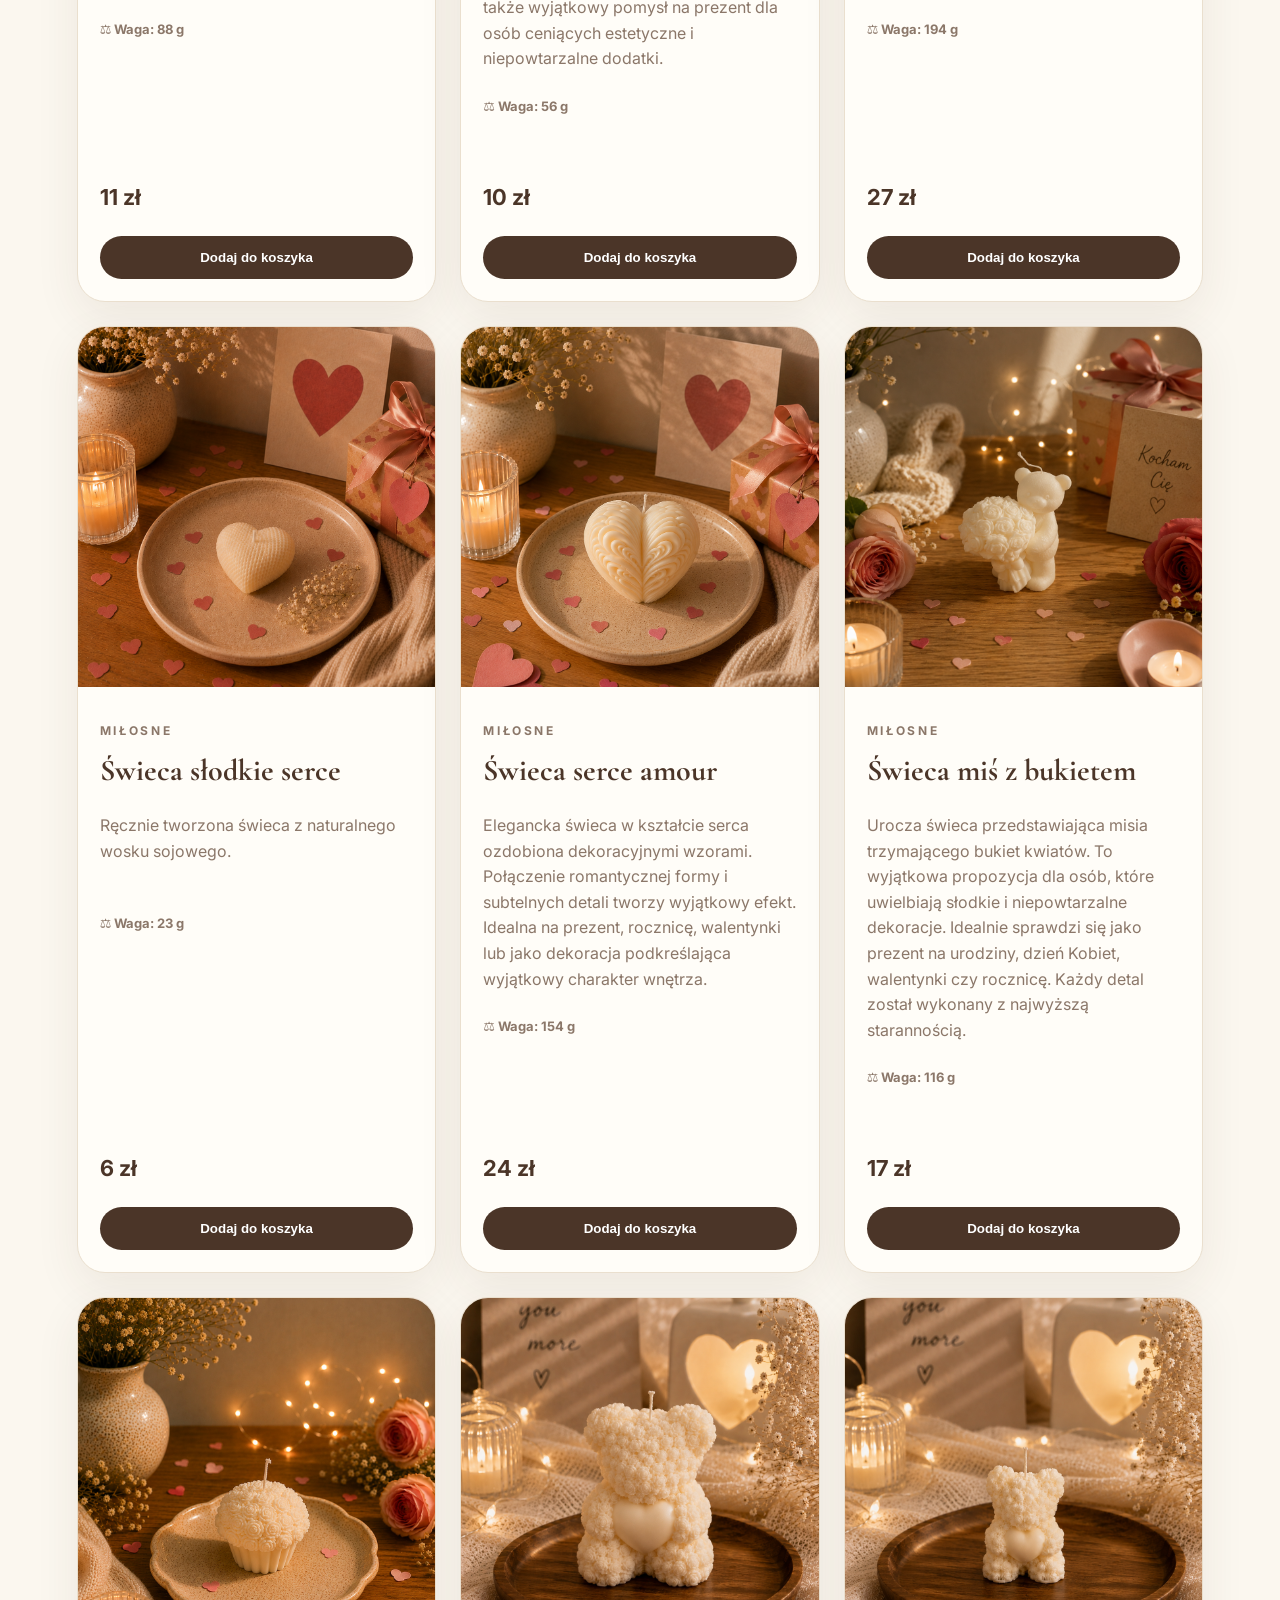
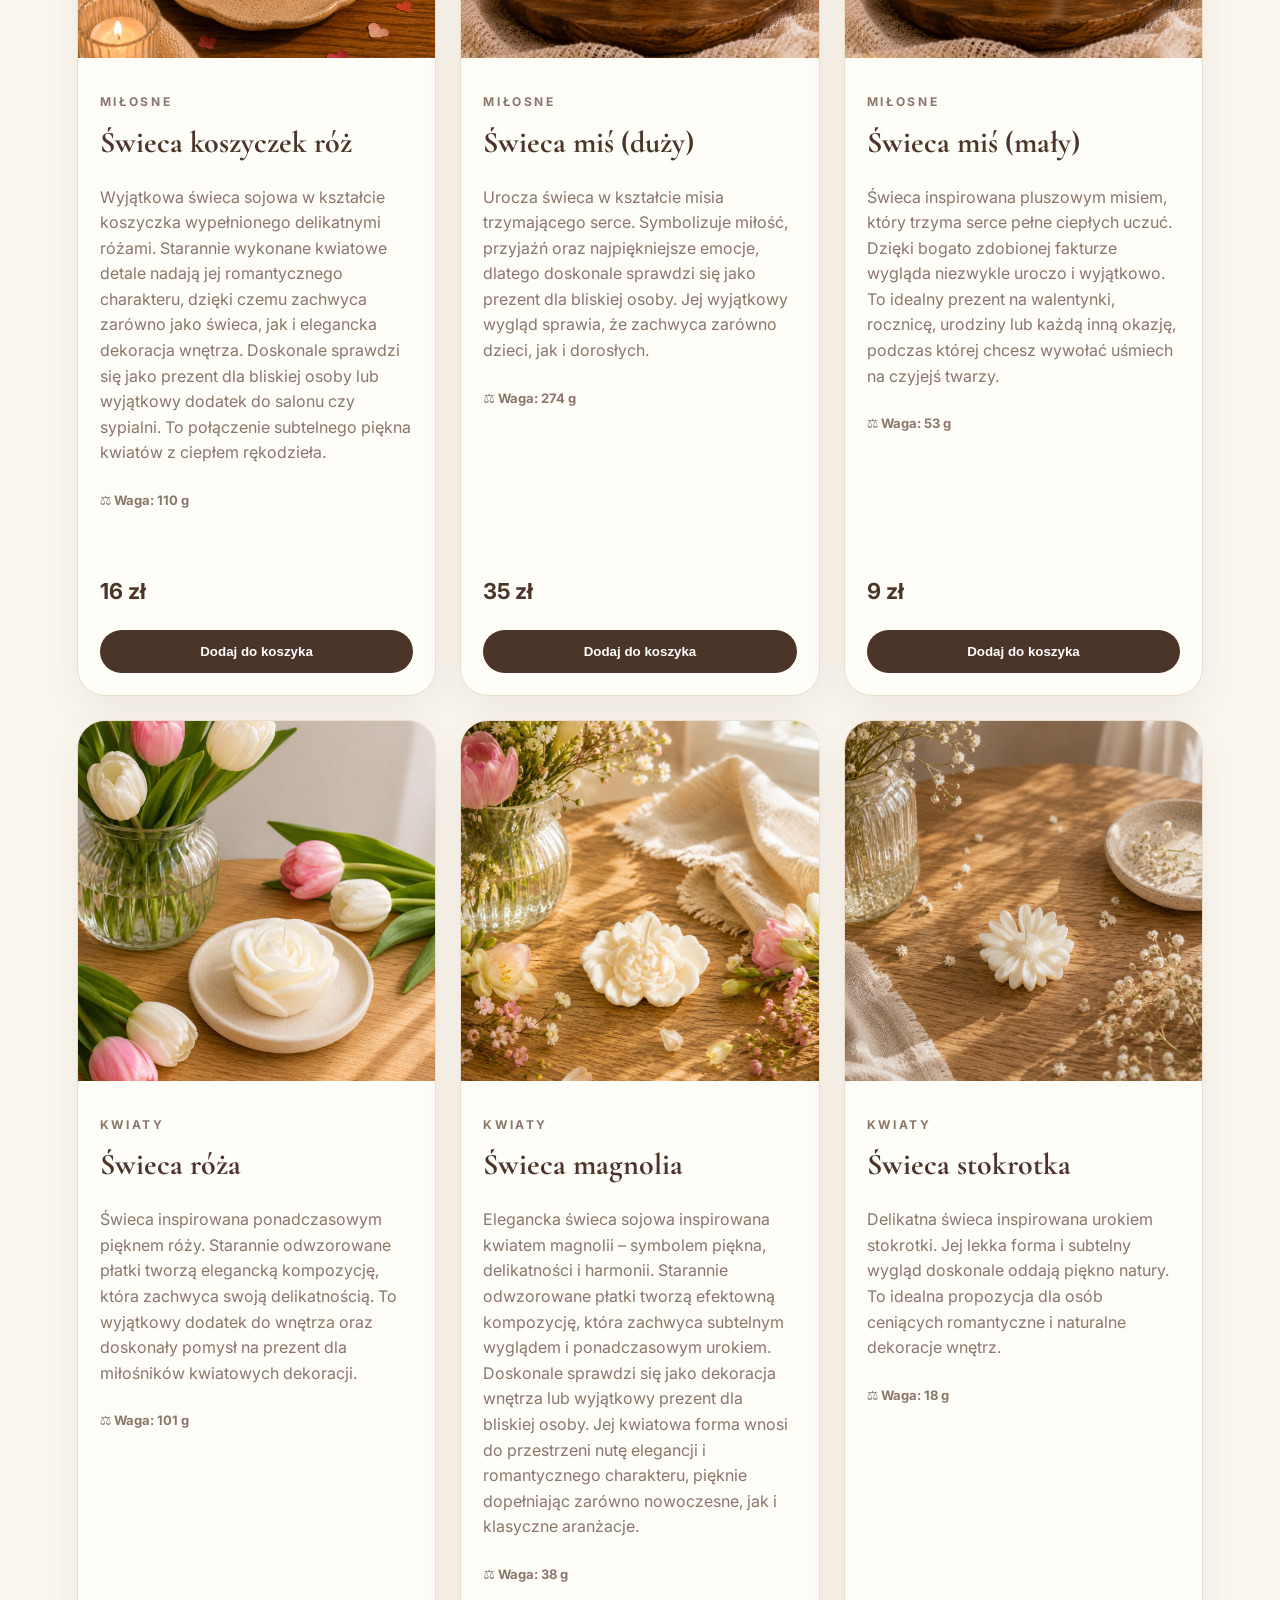
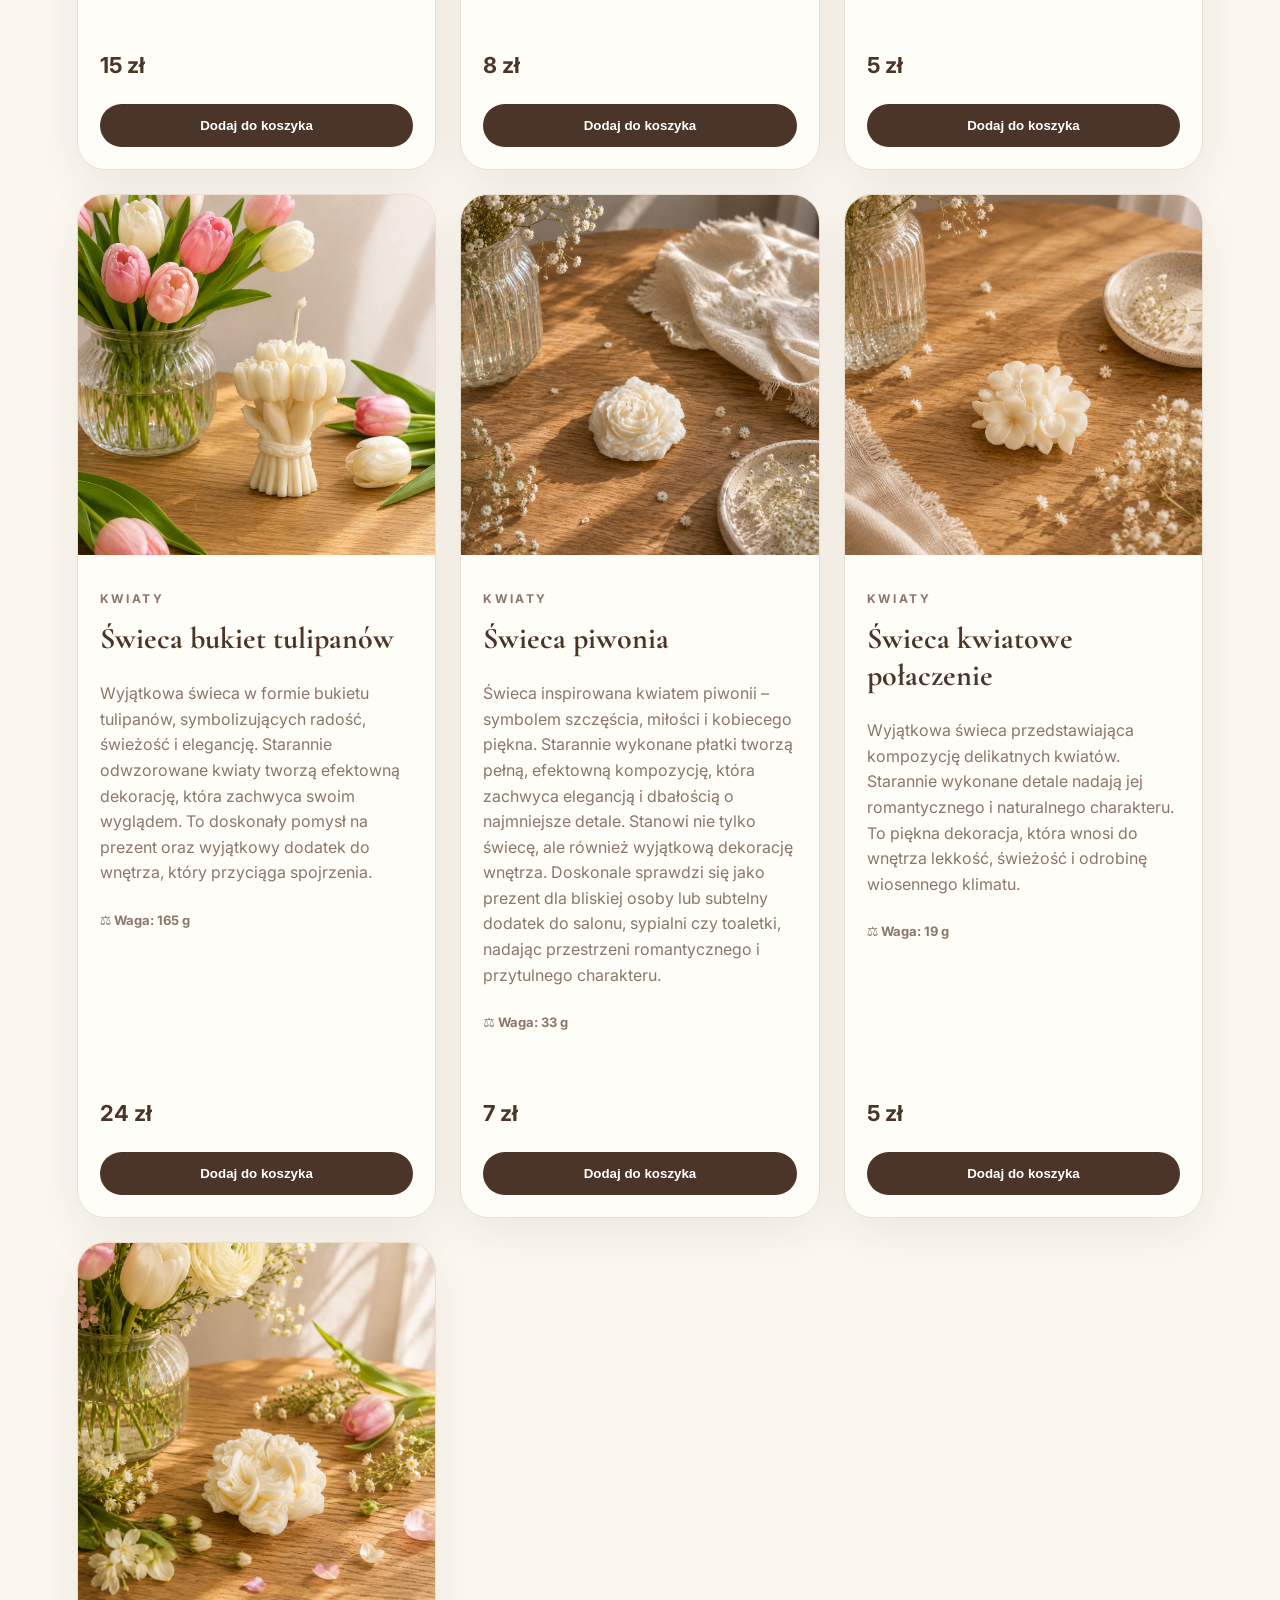
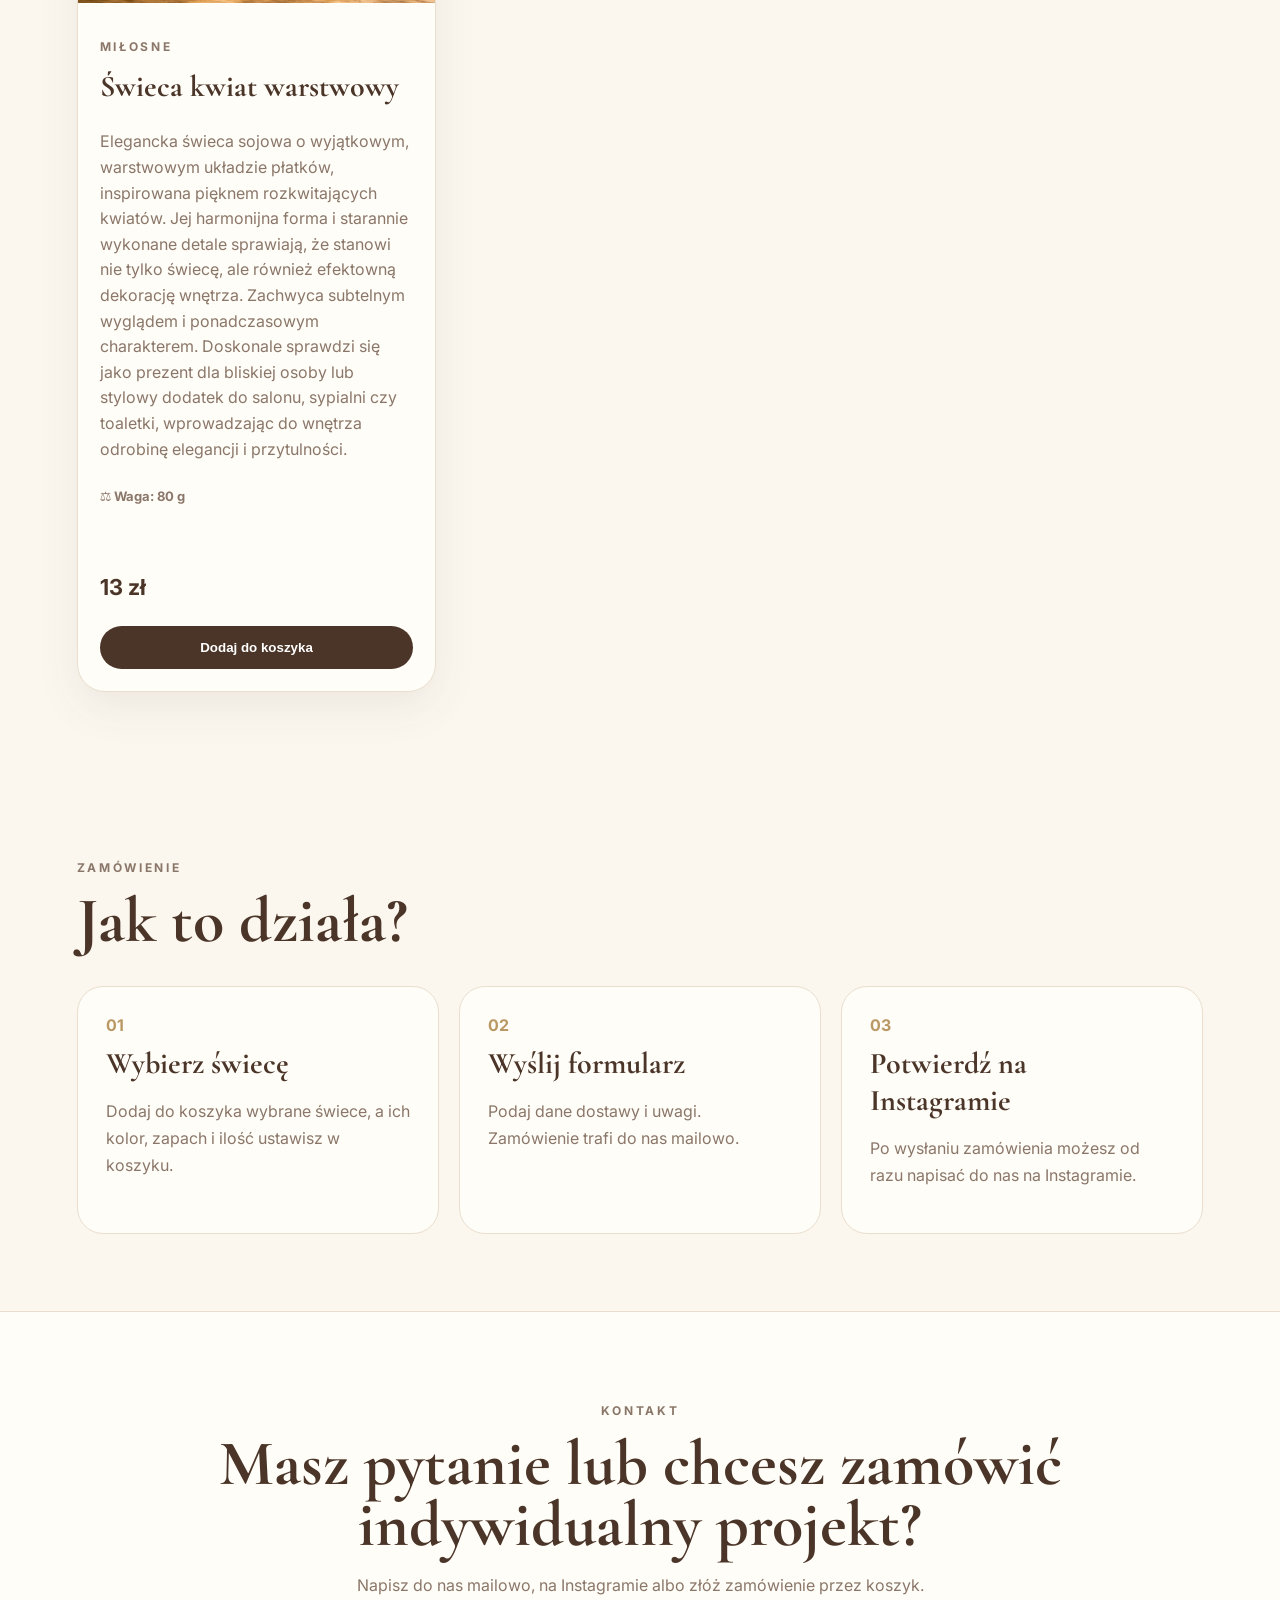
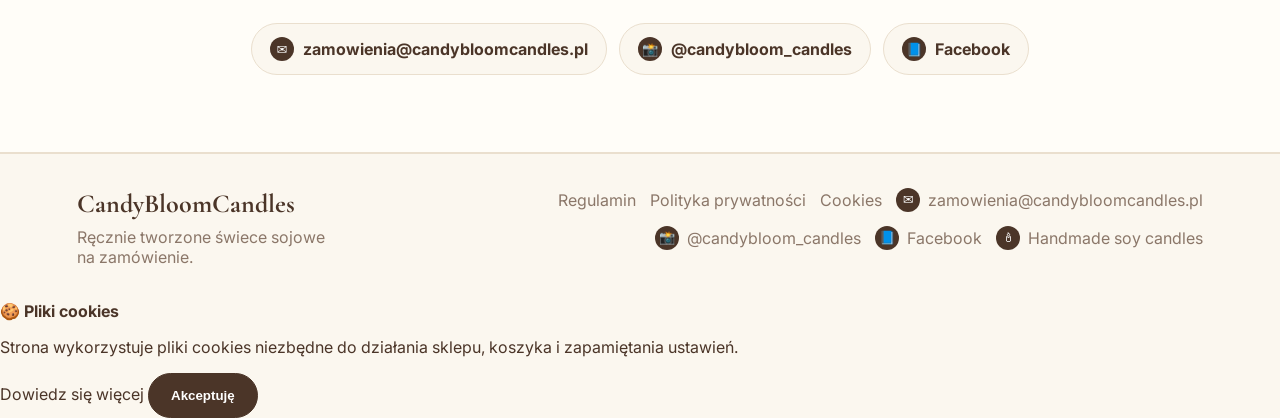
==== commit 778073a4: "candy" ====
--- a/admin/index.html
+++ b/admin/index.html
@@ -3,690 +3,152 @@
 <head>
   <meta charset="utf-8" />
   <meta name="viewport" content="width=device-width, initial-scale=1" />
-  <title>Panel admina — CandyBloomCandles</title>
+  <title>CandyBloomCandles — świece sojowe</title>
+  <meta name="description" content="Ręcznie tworzone świece sojowe CandyBloomCandles. Zamówienia indywidualne, zapachy i kolory na życzenie." />
   <link rel="preconnect" href="https://fonts.googleapis.com">
   <link rel="preconnect" href="https://fonts.gstatic.com" crossorigin>
   <link href="https://fonts.googleapis.com/css2?family=Cormorant+Garamond:wght@500;600;700&family=Inter:wght@300;400;500;600&display=swap" rel="stylesheet">
   <link rel="stylesheet" href="/style.css" />
-  <style>
-    body{background:var(--cream)}
-    .admin-app{padding:32px 5vw;max-width:1400px;margin:auto}
-    .admin-header{display:flex;align-items:center;justify-content:space-between;gap:18px;margin-bottom:24px}
-    .admin-header h1{font-family:'Cormorant Garamond',serif;font-size:clamp(42px,6vw,76px);line-height:.95;margin:0}
-    .admin-tabs{display:flex;gap:10px;flex-wrap:wrap;margin:20px 0}
-    .admin-tab{border:1px solid var(--line);background:var(--paper);border-radius:999px;padding:12px 18px;cursor:pointer;font-weight:700;color:var(--brown)}
-    .admin-tab.active{background:var(--brown);color:white}
-    .admin-card{background:var(--paper);border:1px solid var(--line);border-radius:28px;padding:22px;box-shadow:var(--shadow);margin-bottom:20px}
-    .admin-grid{display:grid;grid-template-columns:360px 1fr;gap:22px;align-items:start}
-    .products-list{display:grid;gap:10px;max-height:70vh;overflow:auto;padding-right:4px}
-    .product-row{display:grid;grid-template-columns:68px 1fr auto;gap:12px;align-items:center;border:1px solid var(--line);background:#fff;border-radius:18px;padding:10px;cursor:pointer;text-align:left;color:var(--brown)}
-    .product-row.active{outline:2px solid var(--brown)}
-    .product-row img{width:68px;height:68px;border-radius:14px;object-fit:cover;background:var(--beige)}
-    .product-row strong{display:block}
-    .product-row small{color:var(--muted)}
-    .admin-form{display:grid;grid-template-columns:repeat(2,minmax(0,1fr));gap:14px}
-    .admin-form label{font-weight:700;font-size:13px}
-    .admin-form .full{grid-column:1/-1}
-    .preview-layout{display:grid;grid-template-columns:minmax(280px,420px) 1fr;gap:24px;align-items:start}
-    .live-product{background:var(--paper);border:1px solid var(--line);border-radius:28px;overflow:hidden;box-shadow:0 15px 45px rgba(75,53,40,.08)}
-    .live-product .live-img{height:360px;overflow:hidden;background:var(--beige)}
-    .live-product img{width:100%;height:100%;object-fit:cover}
-    .live-body{padding:22px}
-    .live-body h3{font-family:'Cormorant Garamond',serif;font-size:30px;margin:0 0 8px}
-    .live-body p{color:var(--muted);line-height:1.6}
-    .range-line{display:grid;gap:8px;margin:12px 0}
-    .range-line div{display:flex;justify-content:space-between;gap:12px;color:var(--muted);font-size:13px}
-    .actions{display:flex;gap:10px;flex-wrap:wrap;margin-top:16px}
-    .danger{background:#fff;border:1px solid #d8b6a6;color:#8b2f1d;border-radius:999px;padding:12px 18px;font-weight:700;cursor:pointer}
-    .success-banner,.error-banner{display:none;border-radius:18px;padding:14px 16px;margin:14px 0;font-weight:700}
-    .success-banner{background:#e8f8ee;color:#1e6b3a;border:1px solid #bde8ca}
-    .error-banner{background:#fff1ee;color:#8b2f1d;border:1px solid #e5b7aa}
-    .settings-list{display:grid;gap:10px}
-    .list-item{display:grid;grid-template-columns:1fr auto;gap:10px;align-items:center}
-    .password-box{max-width:520px}
-    .muted{color:var(--muted);line-height:1.7}
-    .hidden-admin{display:none!important}
-    .pricing-grid{display:grid;grid-template-columns:repeat(2,minmax(0,1fr));gap:16px;margin:18px 0}
-    .pricing-card{background:#fff;border:1px solid var(--line);border-radius:22px;padding:18px}
-    .pricing-card h3{font-family:'Cormorant Garamond',serif;font-size:28px;margin:0 0 12px}
-    .pricing-fields{display:grid;gap:10px}
-    .tier-row{display:grid;grid-template-columns:1fr 1fr auto;gap:10px;align-items:end;margin-bottom:10px}
-    .tier-row label{display:grid;gap:6px}
-    .pricing-note{font-size:13px;color:var(--muted);line-height:1.5;margin-top:8px}
-    .orders-stats{display:grid;grid-template-columns:repeat(5,minmax(0,1fr));gap:12px;margin-bottom:18px}
-    .stat-card{background:#fff;border:1px solid var(--line);border-radius:20px;padding:16px}
-    .stat-card strong{display:block;font-family:'Cormorant Garamond',serif;font-size:32px;color:var(--brown)}
-    .orders-tools{display:flex;gap:10px;flex-wrap:wrap;margin:14px 0}
-    .orders-table{display:grid;gap:10px}
-    .order-row{display:grid;grid-template-columns:170px 1fr 110px 150px 120px;gap:12px;align-items:center;background:#fff;border:1px solid var(--line);border-radius:18px;padding:14px;text-align:left;color:var(--brown);cursor:pointer}
-    .order-row small{color:var(--muted);display:block}
-    .order-details{background:#fff;border:1px solid var(--line);border-radius:22px;padding:18px;margin-top:16px;white-space:pre-wrap}
-    .status-pill{display:inline-flex;border-radius:999px;padding:7px 10px;background:#f7eee8;color:var(--brown);font-weight:700;font-size:12px}
-    @media(max-width:980px){.admin-grid,.preview-layout,.admin-form,.pricing-grid,.pricing-fields,.tier-row,.orders-stats,.order-row{grid-template-columns:1fr}.products-list{max-height:none}}
-  </style>
 </head>
 <body>
-  <main class="admin-app">
-    <div class="admin-header">
-      <div>
-        <p class="eyebrow">CandyBloomCandles</p>
-        <h1>Panel admina</h1>
+  <header class="site-header">
+    <a class="logo" href="#top">CandyBloomCandles</a>
+    <nav>
+      <a href="#produkty">🕯️ Produkty</a>
+      <a href="#zamowienie">📦 Jak zamówić</a>
+      <a href="#kontakt">💌 Kontakt</a>
+      <a href="/status.html">🔎 Status</a>
+      <button class="cart-button" id="openCart">🛒 Koszyk <span id="cartCount">0</span></button>
+    </nav>
+  </header>
+
+  <main id="top">
+    <section class="hero">
+      <div class="hero-text">
+        <p class="eyebrow">Naturalne świece sojowe</p>
+        <h1>Ręcznie tworzone świece pełne ciepła i elegancji.</h1>
+        <p class="hero-copy">CandyBloomCandles to mała pracownia świec, w której każdy produkt powstaje indywidualnie — z naturalnego wosku sojowego, dbałością o detale i wyjątkowy klimat.</p>
+        <div class="hero-actions">
+          <a class="primary" href="#produkty">Przeglądaj świece</a>
+          <a class="secondary" href="https://instagram.com/candybloom_candles" target="_blank" rel="noreferrer">Instagram</a>
+          <a class="secondary" href="https://www.facebook.com/profile.php?id=61590554766575&amp;locale=pl_PL" target="_blank" rel="noreferrer">Facebook</a>
+        </div>
       </div>
-      <a class="secondary" href="/">Wróć do sklepu</a>
-    </div>
-
-    <section class="admin-card password-box" id="loginBox">
-      <h2>Logowanie</h2>
-      <p class="muted">Wpisz hasło panelu ustawione w Cloudflare jako <strong>ADMIN_PASSWORD</strong>.</p>
-      <label>Hasło
-        <input id="adminPassword" type="password" placeholder="Hasło admina">
-      </label>
-      <button class="primary full" type="button" id="loginBtn" onclick="candyLoginNow()">Wejdź do panelu</button>
+      <div class="hero-image"><img src="/assets/images/hero.png" alt="Świece CandyBloomCandles" /></div>
     </section>
 
-    <section id="panel" class="hidden-admin">
-      <div class="admin-tabs">
-        <button class="admin-tab active" data-tab="products" onclick="candyShowTab('products', this)">📦 Produkty</button>
-        <button class="admin-tab" data-tab="settings" onclick="candyShowTab('settings', this)">🌸 Zapachy i kategorie</button>
-        <button class="admin-tab" data-tab="pricing" onclick="candyShowTab('pricing', this)">💰 Cennik zapachów</button>
-        <button class="admin-tab" data-tab="orders" onclick="candyShowTab('orders', this)">📦 Zamówienia</button>
-        <button class="admin-tab" data-tab="help" onclick="candyShowTab('help', this)">ℹ️ Pomoc</button>
+    <section class="intro">
+      <div><strong>Ręcznie robione</strong><span>każda świeca powstaje indywidualnie</span></div>
+      <div><strong>Wosk sojowy</strong><span>naturalna baza i piękna forma</span></div>
+      <div><strong>Na zamówienie</strong><span>kolor możesz dopasować do okazji</span></div>
+    </section>
+
+    <section class="section" id="produkty">
+      <div class="section-heading">
+        <p class="eyebrow">Kolekcja</p>
+        <h2>Wybierz świecę</h2>
+        <p>Dodaj wybrane świece do koszyka, a następnie spersonalizuj zamówienie.</p>
       </div>
+      <div class="filters" id="categoryFilters"></div>
+      <div class="products-grid" id="productsGrid"></div>
+    </section>
 
-      <div class="success-banner" id="successBox">✅ Zmiany zapisane. Cloudflare zaraz opublikuje stronę.</div>
-      <div class="error-banner" id="errorBox">Coś poszło nie tak.</div>
+    <section class="section how" id="zamowienie">
+      <div class="section-heading">
+        <p class="eyebrow">Zamówienie</p>
+        <h2>Jak to działa?</h2>
+      </div>
+      <div class="steps">
+        <article><span>01</span><h3>Wybierz świecę</h3><p>Dodaj do koszyka wybrane świece, a ich kolor, zapach i ilość ustawisz w koszyku.</p></article>
+        <article><span>02</span><h3>Wyślij formularz</h3><p>Podaj dane dostawy i uwagi. Zamówienie trafi do nas mailowo.</p></article>
+        <article><span>03</span><h3>Potwierdź na Instagramie</h3><p>Po wysłaniu zamówienia możesz od razu napisać do nas na Instagramie.</p></article>
+      </div>
+    </section>
 
-      <section id="productsTab">
-        <div class="admin-grid">
-          <div class="admin-card">
-            <div class="actions">
-              <button class="primary" type="button" id="addProductBtn">➕ Dodaj produkt</button>
-              <button class="secondary" type="button" id="duplicateProductBtn">Kopiuj</button>
-            </div>
-            <div class="products-list" id="productsList"></div>
-          </div>
-
-          <div class="admin-card">
-            <div class="preview-layout">
-              <article class="live-product">
-                <div class="live-img">
-                  <img id="previewImage" src="/assets/images/hero.png" alt="">
-                </div>
-                <div class="live-body">
-                  <p class="eyebrow" id="previewCategory">Kategoria</p>
-                  <h3 id="previewName">Nazwa produktu</h3>
-                  <p id="previewDesc">Opis produktu</p>
-                  <div class="price" id="previewPrice">25 zł</div>
-                  <button class="add" type="button">Dodaj do koszyka</button>
-                </div>
-              </article>
-
-              <div>
-                <form class="admin-form" id="productForm">
-                  <label>Nazwa produktu
-                    <input id="pName">
-                  </label>
-                  <label>Cena bazowa
-                    <input id="pPrice" type="number" min="0">
-                  </label>
-                  <label>Waga świeczki (g)
-                    <input id="pWeight" type="number" min="0">
-                  </label>
-                  <label>Kategoria
-                    <select id="pCategory"></select>
-                  </label>
-                  <label>Widoczny
-                    <select id="pVisible">
-                      <option value="true">Tak</option>
-                      <option value="false">Nie</option>
-                    </select>
-                  </label>
-                  <label class="full">Opis
-                    <textarea id="pDescription" rows="4"></textarea>
-                  </label>
-                  <label class="full">Zdjęcie
-                    <input id="pImage" placeholder="/assets/images/swieca-1.png">
-                  </label>
-                  <label class="full">Wgraj nowe zdjęcie
-                    <input id="pUpload" type="file" accept="image/*">
-                  </label>
-
-                  <div class="full">
-                    <div class="range-line">
-                      <div><strong>Pozycja pozioma</strong><span id="xVal">50%</span></div>
-                      <input id="pX" type="range" min="0" max="100" value="50">
-                    </div>
-                    <div class="range-line">
-                      <div><strong>Pozycja pionowa</strong><span id="yVal">50%</span></div>
-                      <input id="pY" type="range" min="0" max="100" value="50">
-                    </div>
-                    <div class="range-line">
-                      <div><strong>Zoom</strong><span id="zoomVal">1.00</span></div>
-                      <input id="pZoom" type="range" min="1" max="1.6" step="0.01" value="1">
-                    </div>
-                  </div>
-                </form>
-
-                <div class="actions">
-                  <button class="primary" type="button" id="saveBtn">💾 Zapisz zmiany</button>
-                  <button class="danger" type="button" id="deleteBtn">Usuń produkt</button>
-                </div>
-                <p class="small-note">Po zapisaniu panel zrobi commit na GitHubie, a Cloudflare opublikuje zmiany po chwili.</p>
-              </div>
-            </div>
-          </div>
-        </div>
-      </section>
-
-      <section id="settingsTab" class="hidden-admin">
-        <div class="admin-grid">
-          <div class="admin-card">
-            <h2>Zapachy</h2>
-            <div class="settings-list" id="scentsList"></div>
-            <div class="actions">
-              <input id="newScent" placeholder="Nowy zapach">
-              <button class="secondary" type="button" id="addScentBtn">Dodaj zapach</button>
-            </div>
-          </div>
-          <div class="admin-card">
-            <h2>Kategorie</h2>
-            <div class="settings-list" id="categoriesList"></div>
-            <div class="actions">
-              <input id="newCategory" placeholder="Nowa kategoria">
-              <button class="secondary" type="button" id="addCategoryBtn">Dodaj kategorię</button>
-            </div>
-          </div>
-        </div>
-        <button class="primary" type="button" id="saveSettingsBtn">💾 Zapisz ustawienia</button>
-      </section>
-
-      <section id="pricingTab" class="hidden-admin">
-        <div class="admin-card">
-          <h2>💰 Cennik zapachów według gramatury</h2>
-          <p class="muted">Ustaw dowolne progi gramatur dla każdego zapachu. Możesz dodać np. 200 g → 10 zł.</p>
-          <div class="pricing-grid" id="scentPricingList"></div>
-          <button class="primary" type="button" id="savePricingBtn">💾 Zapisz cennik zapachów</button>
-        </div>
-      </section>
-
-
-      <section id="ordersTab" class="hidden-admin">
-        <div class="admin-card">
-          <h2>📦 Historia zamówień</h2>
-          <p class="muted">Tutaj zapisują się zamówienia z formularza oraz aktualizacje statusów wysyłane mailowo.</p>
-          <div class="orders-stats" id="ordersStats"></div>
-          <div class="orders-tools">
-            <input id="ordersSearch" placeholder="Szukaj po numerze, kliencie lub e-mailu">
-            <select id="ordersStatusFilter">
-              <option value="">Wszystkie statusy</option>
-              <option>Nowe</option>
-              <option>Oczekuje na płatność</option>
-              <option>W realizacji</option>
-              <option>Gotowe do odbioru</option>
-              <option>Wysłane</option>
-              <option>Zakończone</option>
-            </select>
-            <button class="secondary" type="button" id="refreshOrdersBtn">Odśwież</button>
-          </div>
-          <div class="orders-table" id="ordersList"></div>
-          <div id="orderDetails" class="order-details hidden-admin"></div>
-        </div>
-      </section>
-
-      <section id="helpTab" class="hidden-admin">
-        <div class="admin-card">
-          <h2>Jak działa zapis?</h2>
-          <p class="muted">Panel wysyła zmiany do funkcji Cloudflare Pages. Funkcja używa bezpiecznego tokena z Environment variables, zapisuje pliki na GitHubie, a Cloudflare publikuje nowy deploy.</p>
-          <p class="muted">Jeśli zapis nie działa, sprawdź czy w Cloudflare masz zmienne: <strong>GITHUB_TOKEN</strong> i <strong>ADMIN_PASSWORD</strong>.</p>
-        </div>
-      </section>
+    <section class="section contact" id="kontakt">
+      <p class="eyebrow">Kontakt</p>
+      <h2>Masz pytanie lub chcesz zamówić indywidualny projekt?</h2>
+      <p>Napisz do nas mailowo, na Instagramie albo złóż zamówienie przez koszyk.</p>
+      <div class="contact-actions">
+        <a class="contact-pill" href="mailto:zamowienia@candybloomcandles.pl">
+          <span class="icon">✉</span>
+          zamowienia@candybloomcandles.pl
+        </a>
+        <a class="contact-pill" href="https://instagram.com/candybloom_candles" target="_blank" rel="noreferrer">
+          <span class="icon">📸</span>
+          @candybloom_candles
+        </a>
+        <a class="contact-pill" href="https://www.facebook.com/profile.php?id=61590554766575&locale=pl_PL" target="_blank" rel="noreferrer">
+          <span class="icon">📘</span>
+          Facebook
+        </a>
+      </div>
     </section>
   </main>
 
+  <aside class="cart-panel" id="cartPanel" aria-hidden="true">
+    <div class="cart-card">
+      <button class="close" id="closeCart">×</button>
+      <h2>Koszyk</h2>
+      <div id="cartItems" class="cart-items"></div>
+      <div class="total">Razem: <strong id="cartTotal">0 zł</strong></div>
+      <p class="small-note minimum-order-note" id="minimumOrderNote">📦 Minimalna wartość zamówienia wynosi 20 zł bez kosztów dostawy.</p>
 
-<script>
-function candyLoginNow(){
-  const passwordInput = document.getElementById('adminPassword');
-  const loginBox = document.getElementById('loginBox');
-  const panel = document.getElementById('panel');
+      <form name="zamowienie" id="orderForm">
+        <input type="hidden" name="form-name" value="zamowienie" />
+        <p class="hidden"><label>Nie wypełniaj: <input name="bot-field" /></label></p>
+        <input type="hidden" name="koszyk" id="cartData" />
+        <input type="hidden" name="kwota" id="cartAmount" />
+        <input type="hidden" name="numer_zamowienia" id="orderNumber" />
+        <input type="hidden" name="status" value="Nowe" />
+        <label>Imię i nazwisko<input required name="imie_i_nazwisko" /></label>
+        <label>E-mail<input required type="email" name="email" /></label>
+        <label>Telefon<input required name="telefon" /></label>
+        <label>Sposób dostawy
+          <select id="deliveryMethod" name="delivery_method" required>
+            <option value="paczkomat">InPost Paczkomat — 16,99 zł</option>
+            <option value="kurier">InPost Kurier — 18,99 zł</option>
+            <option value="odbior">Odbiór osobisty — 0 zł</option>
+          </select>
+        </label>
+        <p class="small-note" id="deliverySummary">Dostawa: InPost Paczkomat — 16,99 zł</p>
+        <label>Adres dostawy / Paczkomat / informacja do odbioru<textarea required name="adres_dostawy" rows="3" placeholder="Dla Paczkomatu wpisz wybrany paczkomat, dla kuriera adres, dla odbioru osobistego wpisz: odbiór osobisty."></textarea></label>
+        <label>Uwagi do zamówienia<textarea name="uwagi" rows="3" placeholder="Np. okazja, preferowany termin, dodatkowe informacje"></textarea></label>
+        <p class="small-note order-info-note">Każda świeca wykonywana jest ręcznie na zamówienie. Po złożeniu zamówienia otrzymasz potwierdzenie, a dane do płatności prześlemy po weryfikacji zamówienia. Na opłacenie zamówienia przysługuje 24 godziny.</p>
+        <button class="primary full" type="submit">Personalizuj i wyślij zamówienie</button>
+        <p class="small-note">Po wysłaniu zamówienia skontaktujemy się w celu potwierdzenia realizacji i płatności.</p>
+      </form>
+    </div>
+  </aside>
 
-  if(!passwordInput || !passwordInput.value){
-    alert('Wpisz hasło.');
-    return;
-  }
-
-  window.candyAdminPasswordValue = passwordInput.value;
-  if(window.candyAdminSetPassword){
-    window.candyAdminSetPassword(passwordInput.value);
-  }
-
-  if(loginBox) loginBox.classList.add('hidden-admin');
-  if(panel) panel.classList.remove('hidden-admin');
-
-  setTimeout(() => {
-    if(window.candyAdminLoadData){
-      window.candyAdminLoadData();
-    } else if(typeof loadData === 'function'){
-      loadData();
-    } else {
-      const errorBox = document.getElementById('errorBox');
-      if(errorBox){
-        errorBox.textContent = 'Panel został otwarty, ale skrypt admina nie załadował danych. Zrób Ctrl+Shift+R albo sprawdź Console.';
-        errorBox.style.display = 'block';
-      }
-    }
-
-  }, 50);
-}
-
-function candyShowTab(name, clickedButton){
-  ['products','settings','pricing','orders','help'].forEach(tabName => {
-    const section = document.getElementById(tabName + 'Tab');
-    if(section) section.classList.add('hidden-admin');
-  });
-
-  const target = document.getElementById(name + 'Tab');
-  if(target) target.classList.remove('hidden-admin');
-
-  document.querySelectorAll('.admin-tab').forEach(btn => btn.classList.remove('active'));
-
-  const btn = clickedButton || document.querySelector('[data-tab="' + name + '"]');
-  if(btn) btn.classList.add('active');
-
-  if(name === 'orders' && window.candyAdminRenderOrders) window.candyAdminRenderOrders();
-  if(name === 'pricing' && window.candyAdminRenderScentPricing) window.candyAdminRenderScentPricing();
-}
-</script>
-
-<script>
-console.log('CandyBloom admin password save fix v1.4.5 loaded');
-let productsData = { products: [] };
-let settingsData = {};
-let ordersData = { orders: [] };
-let selectedIndex = 0;
-let adminPassword = "";
-let pendingUploads = {};
-
-const $ = id => document.getElementById(id);
-const money = value => `${Number(value || 0).toFixed(0)} zł`;
-
-function slugify(text){
-  return text.toString().toLowerCase()
-    .normalize('NFD').replace(/[\\u0300-\\u036f]/g, '')
-    .replace(/[^a-z0-9]+/g, '-').replace(/(^-|-$)+/g, '') || 'produkt';
-}
-
-function parsePosition(pos){
-  const parts = String(pos || "center center").split(" ");
-  const parse = value => value === "center" ? 50 : parseInt(value) || 50;
-  return { x: parse(parts[0]), y: parse(parts[1]) };
-}
-
-async function loadData(){
-  const [productsRes, settingsRes, ordersRes] = await Promise.all([
-    fetch('/data/products.json?cb=' + Date.now()),
-    fetch('/data/settings.json?cb=' + Date.now()),
-    fetch('/data/orders.json?cb=' + Date.now()).catch(() => null)
-  ]);
-  productsData = await productsRes.json();
-  settingsData = await settingsRes.json();
-  ordersData = ordersRes && ordersRes.ok ? await ordersRes.json() : {orders: []};
-
-  if(!settingsData.colorOptions) settingsData.colorOptions = ['Domyślny (jak na zdjęciu)', 'Zapytaj o kolor'];
-  if(!settingsData.scentOptions.includes('Zapytaj o zapach')) settingsData.scentOptions.push('Zapytaj o zapach');
-
-  selectedIndex = 0;
-  renderAll();
-}
-
-function renderAll(){
-  renderProductsList();
-  renderCategorySelect();
-  renderProductForm();
-  renderSettings();
-  renderScentPricing();
-  renderOrders();
-}
-
-function renderProductsList(){
-  $('productsList').innerHTML = productsData.products.map((p, i) => `
-    <button class="product-row ${i === selectedIndex ? 'active' : ''}" type="button" data-index="${i}">
-      <img src="${p.image || '/assets/images/hero.png'}" style="object-position:${p.imagePosition || 'center center'};transform:scale(${p.imageZoom || 1});">
-      <span><strong>${p.name || 'Nowy produkt'}</strong><small>${p.category || ''} · ${p.price || 0} zł · ${p.weight || 0} g</small></span>
-      <small>${p.visible === false ? 'Ukryty' : 'Widoczny'}</small>
-    </button>
-  `).join('');
-
-  document.querySelectorAll('.product-row').forEach(btn => {
-    btn.addEventListener('click', () => {
-      selectedIndex = Number(btn.dataset.index);
-      renderAll();
-    });
-  });
-}
-
-function renderCategorySelect(){
-  $('pCategory').innerHTML = (settingsData.categories || []).map(c => `<option>${c}</option>`).join('');
-}
-
-function currentProduct(){
-  return productsData.products[selectedIndex] || {};
-}
-
-function renderProductForm(){
-  const p = currentProduct();
-  $('pName').value = p.name || '';
-  $('pPrice').value = p.price || 25;
-  $('pCategory').value = p.category || (settingsData.categories || [])[0] || '';
-  $('pWeight').value = p.weight || 60;
-  $('pVisible').value = String(p.visible !== false);
-  $('pDescription').value = p.description || '';
-  $('pImage').value = p.image || '';
-
-  const pos = parsePosition(p.imagePosition);
-  $('pX').value = pos.x;
-  $('pY').value = pos.y;
-  $('pZoom').value = Number(p.imageZoom || 1);
-  updatePreview();
-}
-
-function collectProductForm(){
-  const p = currentProduct();
-  p.name = $('pName').value.trim() || 'Nowy produkt';
-  p.price = Number($('pPrice').value || 0);
-  p.weight = Number($('pWeight').value || 0);
-  p.category = $('pCategory').value;
-  p.visible = $('pVisible').value === 'true';
-  p.description = $('pDescription').value.trim();
-  p.image = $('pImage').value.trim() || '/assets/images/hero.png';
-  p.imagePosition = `${$('pX').value}% ${$('pY').value}%`;
-  p.imageZoom = Number($('pZoom').value || 1);
-}
-
-function updatePreview(){
-  collectProductForm();
-  const p = currentProduct();
-  $('previewImage').src = p.image || '/assets/images/hero.png';
-  $('previewImage').style.objectPosition = p.imagePosition || 'center center';
-  $('previewImage').style.transform = `scale(${p.imageZoom || 1})`;
-  $('previewCategory').textContent = p.category || 'Kategoria';
-  $('previewName').textContent = p.name || 'Nazwa produktu';
-  $('previewDesc').textContent = p.description || 'Opis produktu';
-  $('previewPrice').textContent = money(p.price) + ' · ' + Number(p.weight || 0) + ' g';
-  $('xVal').textContent = $('pX').value + '%';
-  $('yVal').textContent = $('pY').value + '%';
-  $('zoomVal').textContent = Number($('pZoom').value).toFixed(2);
-}
-
-['pName','pPrice','pWeight','pCategory','pVisible','pDescription','pImage','pX','pY','pZoom'].forEach(id => {
-  $(id).addEventListener('input', updatePreview);
-  $(id).addEventListener('change', updatePreview);
-});
-
-$('pUpload').addEventListener('change', async e => {
-  const file = e.target.files[0];
-  if(!file) return;
-
-  const ext = (file.name.split('.').pop() || 'png').toLowerCase();
-  const filename = `${slugify($('pName').value || 'swieca')}-${Date.now()}.${ext}`;
-  const path = `assets/images/${filename}`;
-  const publicPath = `/assets/images/${filename}`;
-
-  const reader = new FileReader();
-  reader.onload = () => {
-    const base64 = reader.result.split(',')[1];
-    pendingUploads[path] = base64;
-    $('pImage').value = publicPath;
-    updatePreview();
-  };
-  reader.readAsDataURL(file);
-});
-
-function renderSettings(){
-  $('scentsList').innerHTML = (settingsData.scentOptions || []).map((s, i) => `
-    <div class="list-item">
-      <input value="${s}" data-type="scent" data-index="${i}">
-      <button class="danger" type="button" data-remove-scent="${i}">Usuń</button>
+  <footer class="premium-footer">
+    <div>
+      <strong>CandyBloomCandles</strong>
+      <span>Ręcznie tworzone świece sojowe na zamówienie.</span>
     </div>
-  `).join('');
-
-  $('categoriesList').innerHTML = (settingsData.categories || []).map((c, i) => `
-    <div class="list-item">
-      <input value="${c}" data-type="category" data-index="${i}">
-      <button class="danger" type="button" data-remove-category="${i}">Usuń</button>
+    <div class="footer-links">
+      <a href="/regulamin.html">Regulamin</a>
+      <a href="/polityka-prywatnosci.html">Polityka prywatności</a>
+      <a href="/cookies.html">Cookies</a>
+      <a href="mailto:zamowienia@candybloomcandles.pl"><span class="icon">✉</span> zamowienia@candybloomcandles.pl</a>
+      <a href="https://instagram.com/candybloom_candles" target="_blank" rel="noreferrer"><span class="icon">📸</span> @candybloom_candles</a>
+      <a href="https://www.facebook.com/profile.php?id=61590554766575&amp;locale=pl_PL" target="_blank" rel="noreferrer"><span class="icon">📘</span> Facebook</a>
+      <span><span class="icon">🕯</span> Handmade soy candles</span>
     </div>
-  `).join('');
-
-  document.querySelectorAll('[data-type="scent"]').forEach(input => input.addEventListener('input', e => {
-    settingsData.scentOptions[Number(e.target.dataset.index)] = e.target.value;
-  }));
-
-  document.querySelectorAll('[data-type="category"]').forEach(input => input.addEventListener('input', e => {
-    settingsData.categories[Number(e.target.dataset.index)] = e.target.value;
-    renderCategorySelect();
-  }));
-
-  document.querySelectorAll('[data-remove-scent]').forEach(btn => btn.addEventListener('click', () => {
-    const removed = settingsData.scentOptions.splice(Number(btn.dataset.removeScent), 1)[0];
-    if(settingsData.scentPricing) delete settingsData.scentPricing[removed];
-    renderSettings();
-    renderScentPricing();
-  }));
-
-  document.querySelectorAll('[data-remove-category]').forEach(btn => btn.addEventListener('click', () => {
-    settingsData.categories.splice(Number(btn.dataset.removeCategory), 1);
-    renderSettings();
-    renderCategorySelect();
-  }));
-}
-
-$('addScentBtn').addEventListener('click', () => {
-  const value = $('newScent').value.trim();
-  if(value){ settingsData.scentOptions.push(value); settingsData.scentPricing = settingsData.scentPricing || {}; settingsData.scentPricing[value] = {tiers: [{maxWeight: 60, price: 2}, {maxWeight: 120, price: 4}, {maxWeight: 99999, price: 6}]}; $('newScent').value=''; renderSettings(); renderScentPricing(); }
-});
-
-$('addCategoryBtn').addEventListener('click', () => {
-  const value = $('newCategory').value.trim();
-  if(value){ settingsData.categories.push(value); $('newCategory').value=''; renderSettings(); renderCategorySelect(); }
-});
-
-$('addProductBtn').addEventListener('click', () => {
-  productsData.products.push({
-    name: 'Nowy produkt',
-    category: (settingsData.categories || [])[0] || 'Dekoracyjne',
-    price: 25,
-    weight: 60,
-    image: '/assets/images/hero.png',
-    description: '',
-    visible: true,
-    imagePosition: '50% 50%',
-    imageZoom: 1
-  });
-  selectedIndex = productsData.products.length - 1;
-  renderAll();
-});
-
-$('duplicateProductBtn').addEventListener('click', () => {
-  const copy = JSON.parse(JSON.stringify(currentProduct()));
-  copy.name = (copy.name || 'Produkt') + ' kopia';
-  productsData.products.push(copy);
-  selectedIndex = productsData.products.length - 1;
-  renderAll();
-});
-
-$('deleteBtn').addEventListener('click', () => {
-  if(!confirm('Na pewno usunąć ten produkt?')) return;
-  productsData.products.splice(selectedIndex, 1);
-  selectedIndex = Math.max(0, selectedIndex - 1);
-  renderAll();
-});
+  </footer>
 
 
+  <div class="cookie-banner" id="cookieBanner" hidden>
+    <div>
+      <strong>🍪 Pliki cookies</strong>
+      <p>Strona wykorzystuje pliki cookies niezbędne do działania sklepu, koszyka i zapamiętania ustawień.</p>
+    </div>
+    <div class="cookie-actions">
+      <a href="/cookies.html">Dowiedz się więcej</a>
+      <button class="primary" type="button" id="acceptCookies">Akceptuję</button>
+    </div>
+  </div>
 
-function normalizePricing(pricing){
-  if(!pricing) return {tiers: []};
-  if(Array.isArray(pricing.tiers)) return pricing;
-
-  return {
-    tiers: [
-      {maxWeight: 60, price: Number(pricing.upTo60 || 0)},
-      {maxWeight: 120, price: Number(pricing.upTo120 || 0)},
-      {maxWeight: 99999, price: Number(pricing.above120 || 0)}
-    ]
-  };
-}
-
-function ensureScentPricing(){
-  if(!settingsData.scentPricing) settingsData.scentPricing = {};
-  (settingsData.scentOptions || []).forEach(scent => {
-    if(scent === 'Bez zapachu' || scent === 'Zapytaj o zapach') return;
-    settingsData.scentPricing[scent] = normalizePricing(settingsData.scentPricing[scent]);
-    if(!settingsData.scentPricing[scent].tiers.length){
-      settingsData.scentPricing[scent].tiers = [
-        {maxWeight: 60, price: 2},
-        {maxWeight: 120, price: 4},
-        {maxWeight: 99999, price: 6}
-      ];
-    }
-  });
-}
-
-function formatMaxWeightLabel(value){
-  return Number(value) >= 99999 ? 'bez limitu' : `${value} g`;
-}
-
-window.candyAdminRenderScentPricing = renderScentPricing;
-function renderScentPricing(){
-  ensureScentPricing();
-
-  $('scentPricingList').innerHTML = Object.entries(settingsData.scentPricing).map(([scent, pricing]) => {
-    const tiers = (pricing.tiers || []).slice().sort((a,b) => Number(a.maxWeight || 0) - Number(b.maxWeight || 0));
-    pricing.tiers = tiers;
-
-    return `
-      <div class="pricing-card">
-        <h3>${scent}</h3>
-        <p class="pricing-note">Sklep wybierze pierwszy próg, do którego mieści się gramatura świeczki. Dla ostatniego progu możesz zostawić 99999 jako „bez limitu”.</p>
-        <div class="pricing-fields">
-          ${tiers.map((tier, index) => `
-            <div class="tier-row">
-              <label>Do ilu gramów?
-                <input type="number" min="1" value="${tier.maxWeight || 0}" data-scent="${scent}" data-tier-index="${index}" data-tier-field="maxWeight">
-              </label>
-              <label>Dopłata
-                <input type="number" min="0" step="0.01" value="${tier.price || 0}" data-scent="${scent}" data-tier-index="${index}" data-tier-field="price">
-              </label>
-              <button class="danger" type="button" data-remove-tier="${scent}" data-remove-tier-index="${index}">Usuń</button>
-            </div>
-          `).join('')}
-        </div>
-        <div class="actions">
-          <button class="secondary" type="button" data-add-tier="${scent}">➕ Dodaj próg</button>
-        </div>
-      </div>
-    `;
-  }).join('');
-
-  document.querySelectorAll('[data-scent][data-tier-field]').forEach(input => {
-    input.addEventListener('input', e => {
-      const scent = e.target.dataset.scent;
-      const index = Number(e.target.dataset.tierIndex);
-      const field = e.target.dataset.tierField;
-      if(!settingsData.scentPricing[scent]) settingsData.scentPricing[scent] = {tiers: []};
-      if(!settingsData.scentPricing[scent].tiers[index]) settingsData.scentPricing[scent].tiers[index] = {maxWeight: 60, price: 0};
-      settingsData.scentPricing[scent].tiers[index][field] = Number(e.target.value || 0);
-    });
-  });
-
-  document.querySelectorAll('[data-add-tier]').forEach(btn => {
-    btn.addEventListener('click', () => {
-      const scent = btn.dataset.addTier;
-      if(!settingsData.scentPricing[scent]) settingsData.scentPricing[scent] = {tiers: []};
-      const tiers = settingsData.scentPricing[scent].tiers;
-      const last = tiers.length ? tiers[tiers.length - 1] : {maxWeight: 120, price: 4};
-      const nextWeight = Number(last.maxWeight || 120) >= 99999 ? 200 : Number(last.maxWeight || 120) + 80;
-      const nextPrice = Number(last.price || 0) + 2;
-      tiers.push({maxWeight: nextWeight, price: nextPrice});
-      renderScentPricing();
-    });
-  });
-
-  document.querySelectorAll('[data-remove-tier]').forEach(btn => {
-    btn.addEventListener('click', () => {
-      const scent = btn.dataset.removeTier;
-      const index = Number(btn.dataset.removeTierIndex);
-      if(!settingsData.scentPricing[scent]) return;
-      settingsData.scentPricing[scent].tiers.splice(index, 1);
-      if(!settingsData.scentPricing[scent].tiers.length){
-        settingsData.scentPricing[scent].tiers.push({maxWeight: 60, price: 2});
-      }
-      renderScentPricing();
-    });
-  });
-}
-
-async function saveAll(){
-  collectProductForm();
-  showMsg('', false);
-
-  const uploads = Object.entries(pendingUploads).map(([path, contentBase64]) => ({path, contentBase64}));
-
-  const res = await fetch('/api/save-store', {
-    method: 'POST',
-    headers: {'Content-Type':'application/json'},
-    body: JSON.stringify({
-      password: adminPassword || window.candyAdminPasswordValue || $('adminPassword')?.value || '',
-      productsData,
-      settingsData,
-      uploads
-    })
-  });
-
-  const data = await res.json().catch(() => ({}));
-  if(!res.ok){
-    showMsg(data.error || 'Nie udało się zapisać zmian. Sprawdź hasło ADMIN_PASSWORD w Cloudflare.', true);
-    return;
-  }
-
-  pendingUploads = {};
-  showMsg('✅ Zmiany zapisane. Cloudflare zaraz opublikuje stronę.', false);
-}
-
-function showMsg(text, isError){
-  $('successBox').style.display = 'none';
-  $('errorBox').style.display = 'none';
-  if(!text) return;
-  const box = isError ? $('errorBox') : $('successBox');
-  box.textContent = text;
-  box.style.display = 'block';
-  window.scrollTo({top:0, behavior:'smooth'});
-}
-
-$('saveBtn').addEventListener('click', saveAll);
-$('saveSettingsBtn').addEventListener('click', saveAll);
-$('savePricingBtn').addEventListener('click', saveAll);
-
-
-$('ordersSearch')?.addEventListener('input', renderOrders);
-$('ordersStatusFilter')?.addEventListener('change', renderOrders);
-$('refreshOrdersBtn')?.addEventListener('click', async () => {
-  const res = await fetch('/data/orders.json?cb=' + Date.now()).catch(() => null);
-  ordersData = res && res.ok ? await res.json() : {orders: []};
-  renderOrders();
-});
-
-document.querySelectorAll('.admin-tab').forEach(tab => {
-  tab.addEventListener('click', () => candyShowTab(tab.dataset.tab, tab));
-});
-
-$('loginBtn').addEventListener('click', candyLoginNow);
-
-$('adminPassword').addEventListener('keydown', e => {
-  if(e.key === 'Enter'){
-    e.preventDefault();
-    candyLoginNow();
-  }
-});
-</script>
+  <script src="/script.js"></script>
 </body>
 </html>
--- a/style.css
+++ b/style.css
@@ -351,3 +351,20 @@
   color:var(--muted);
   font-weight:700;
 }
+
+/* CandyBloom — minimum zamówienia */
+.minimum-order-note{
+  background:#fff;
+  border:1px solid var(--line);
+  border-radius:16px;
+  padding:12px 14px;
+  margin:10px 0 16px;
+}
+.minimum-order-note.warning{
+  border-color:#d8b6a6;
+  color:#8b2f1d;
+}
+.minimum-order-note.ok{
+  border-color:#bde8ca;
+  color:#1e6b3a;
+}
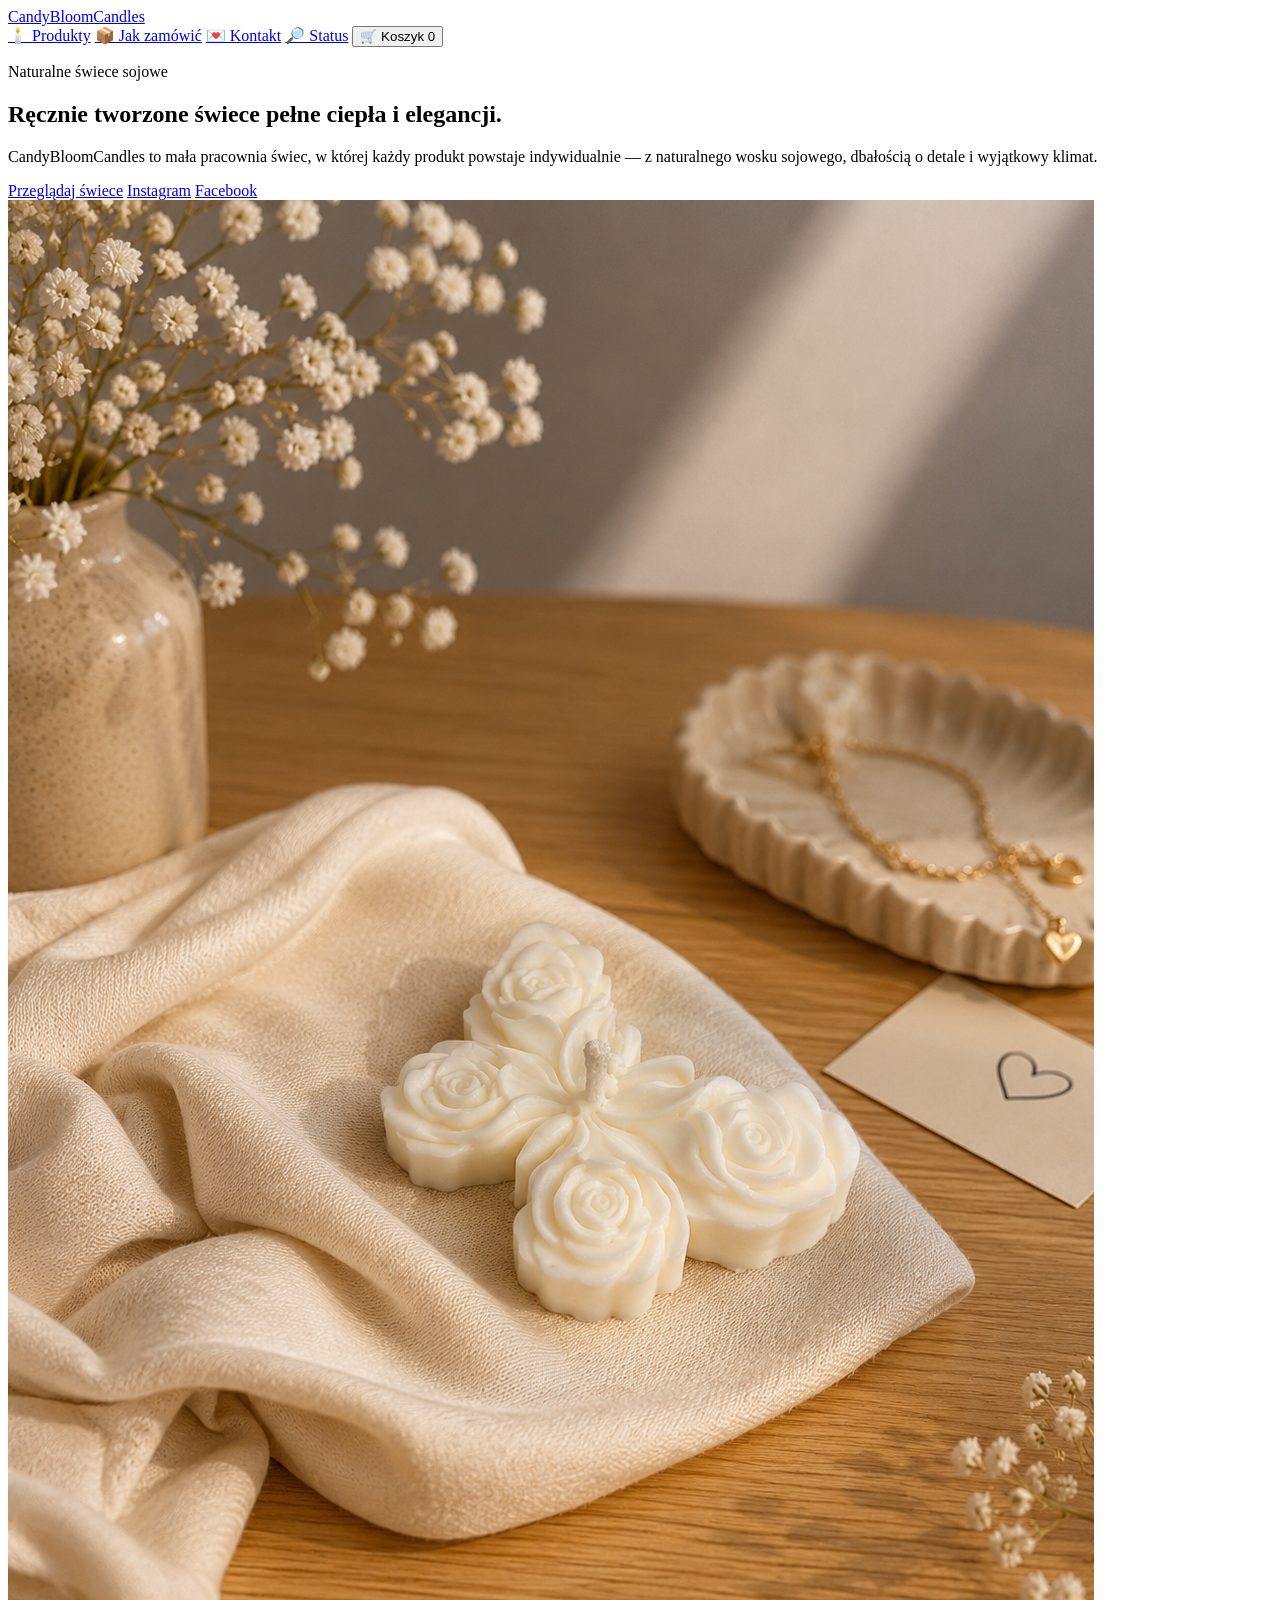
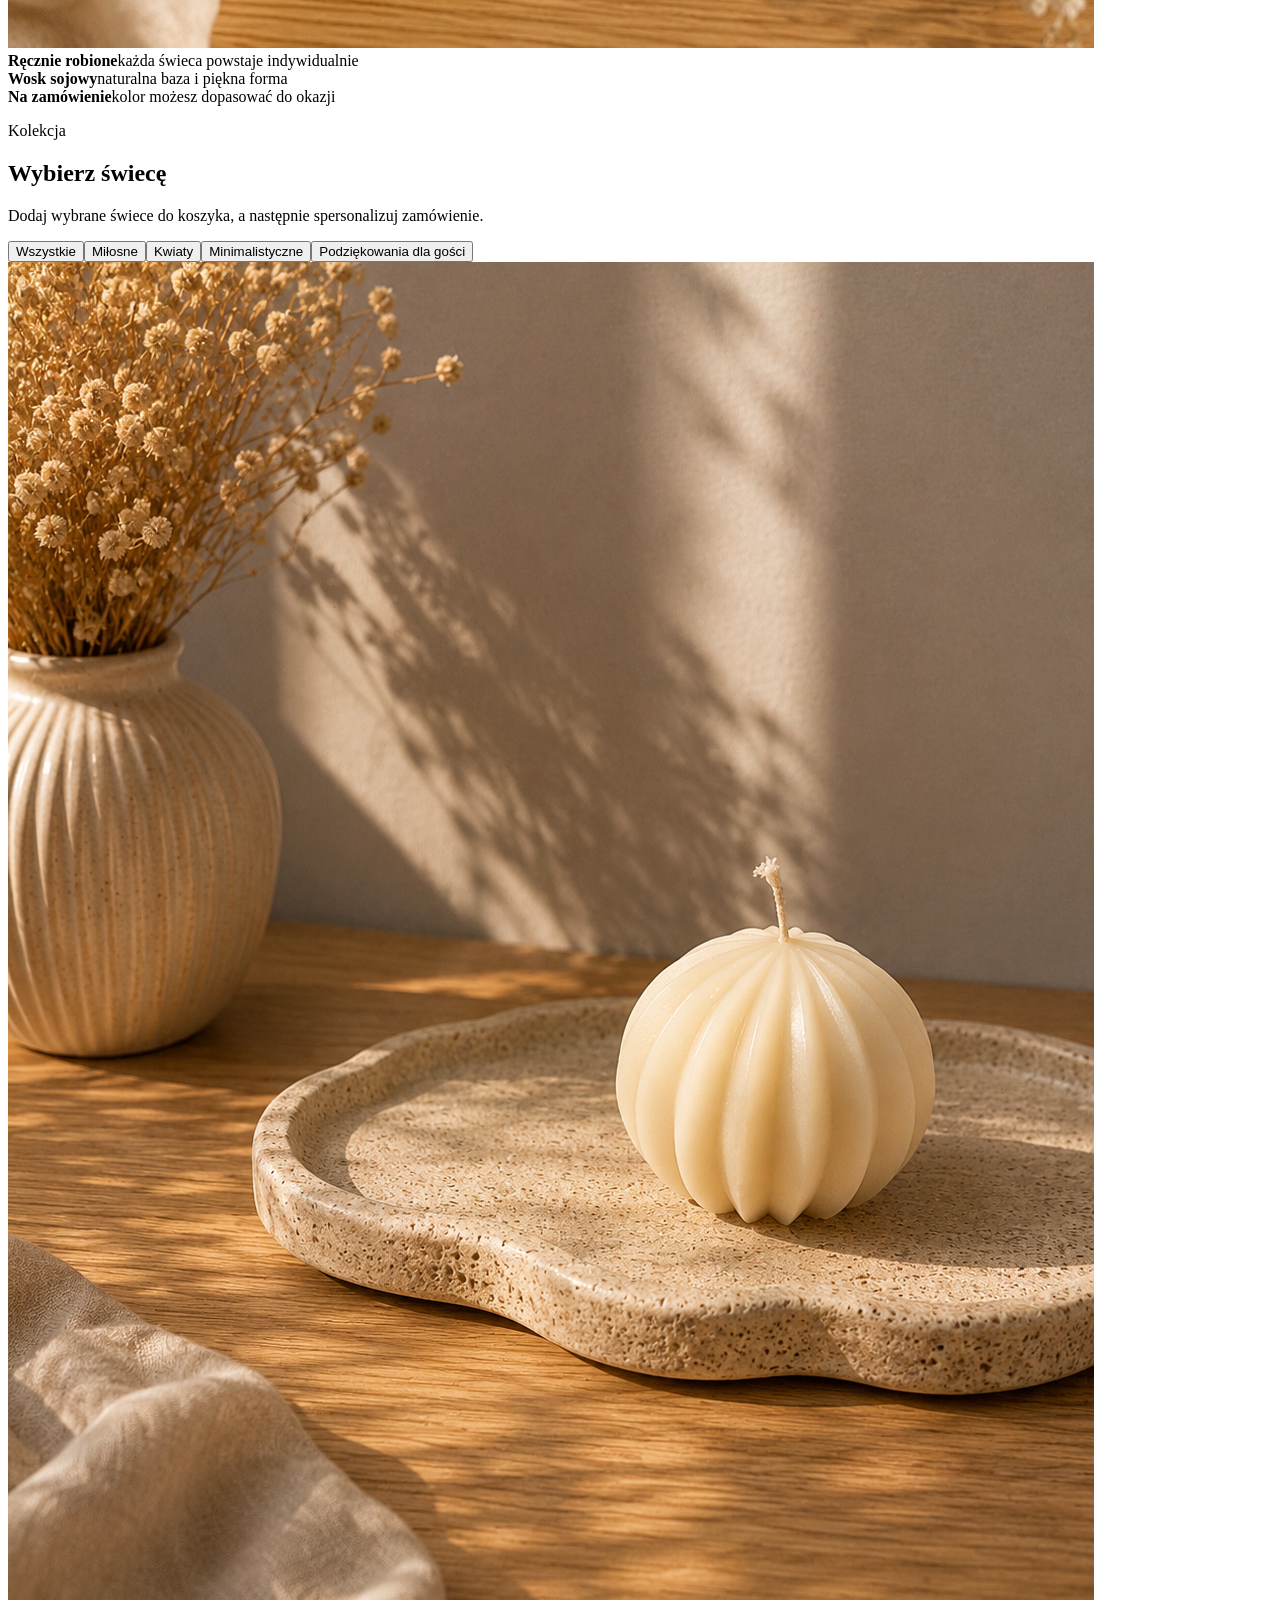
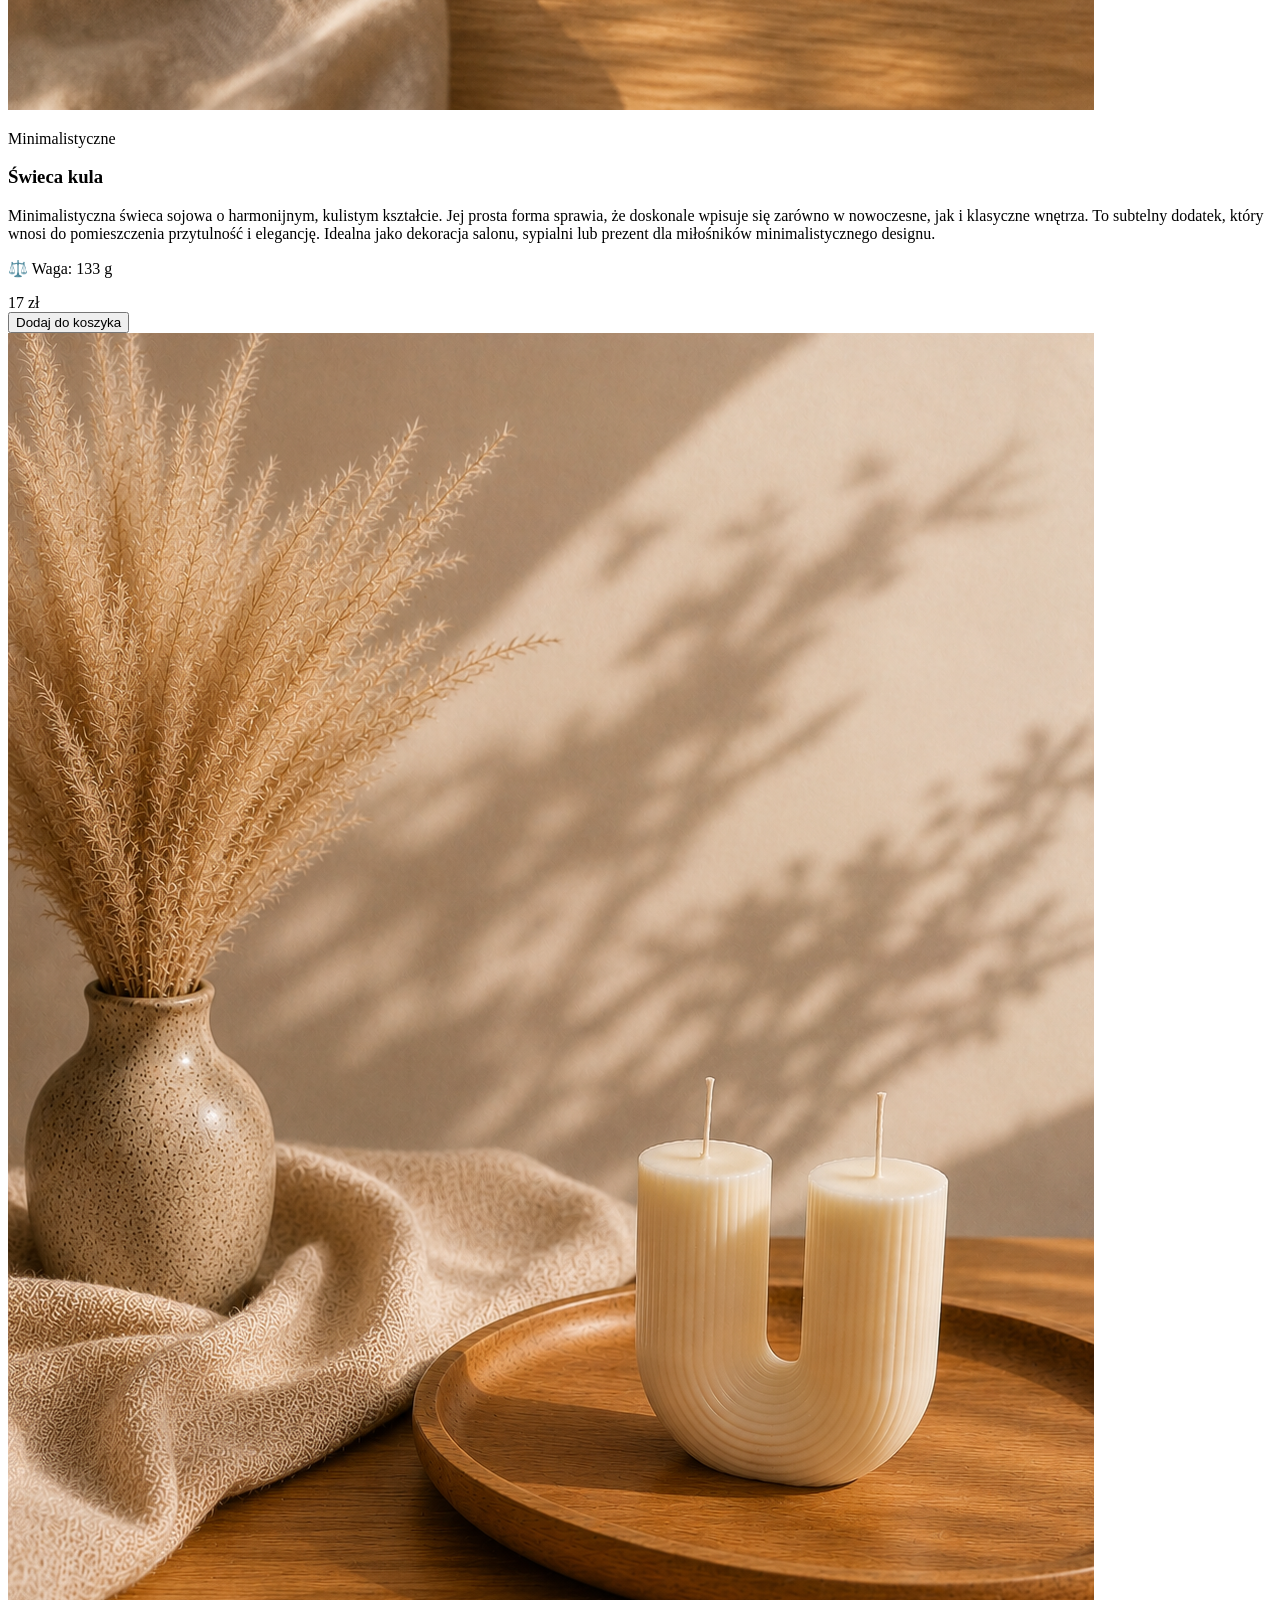
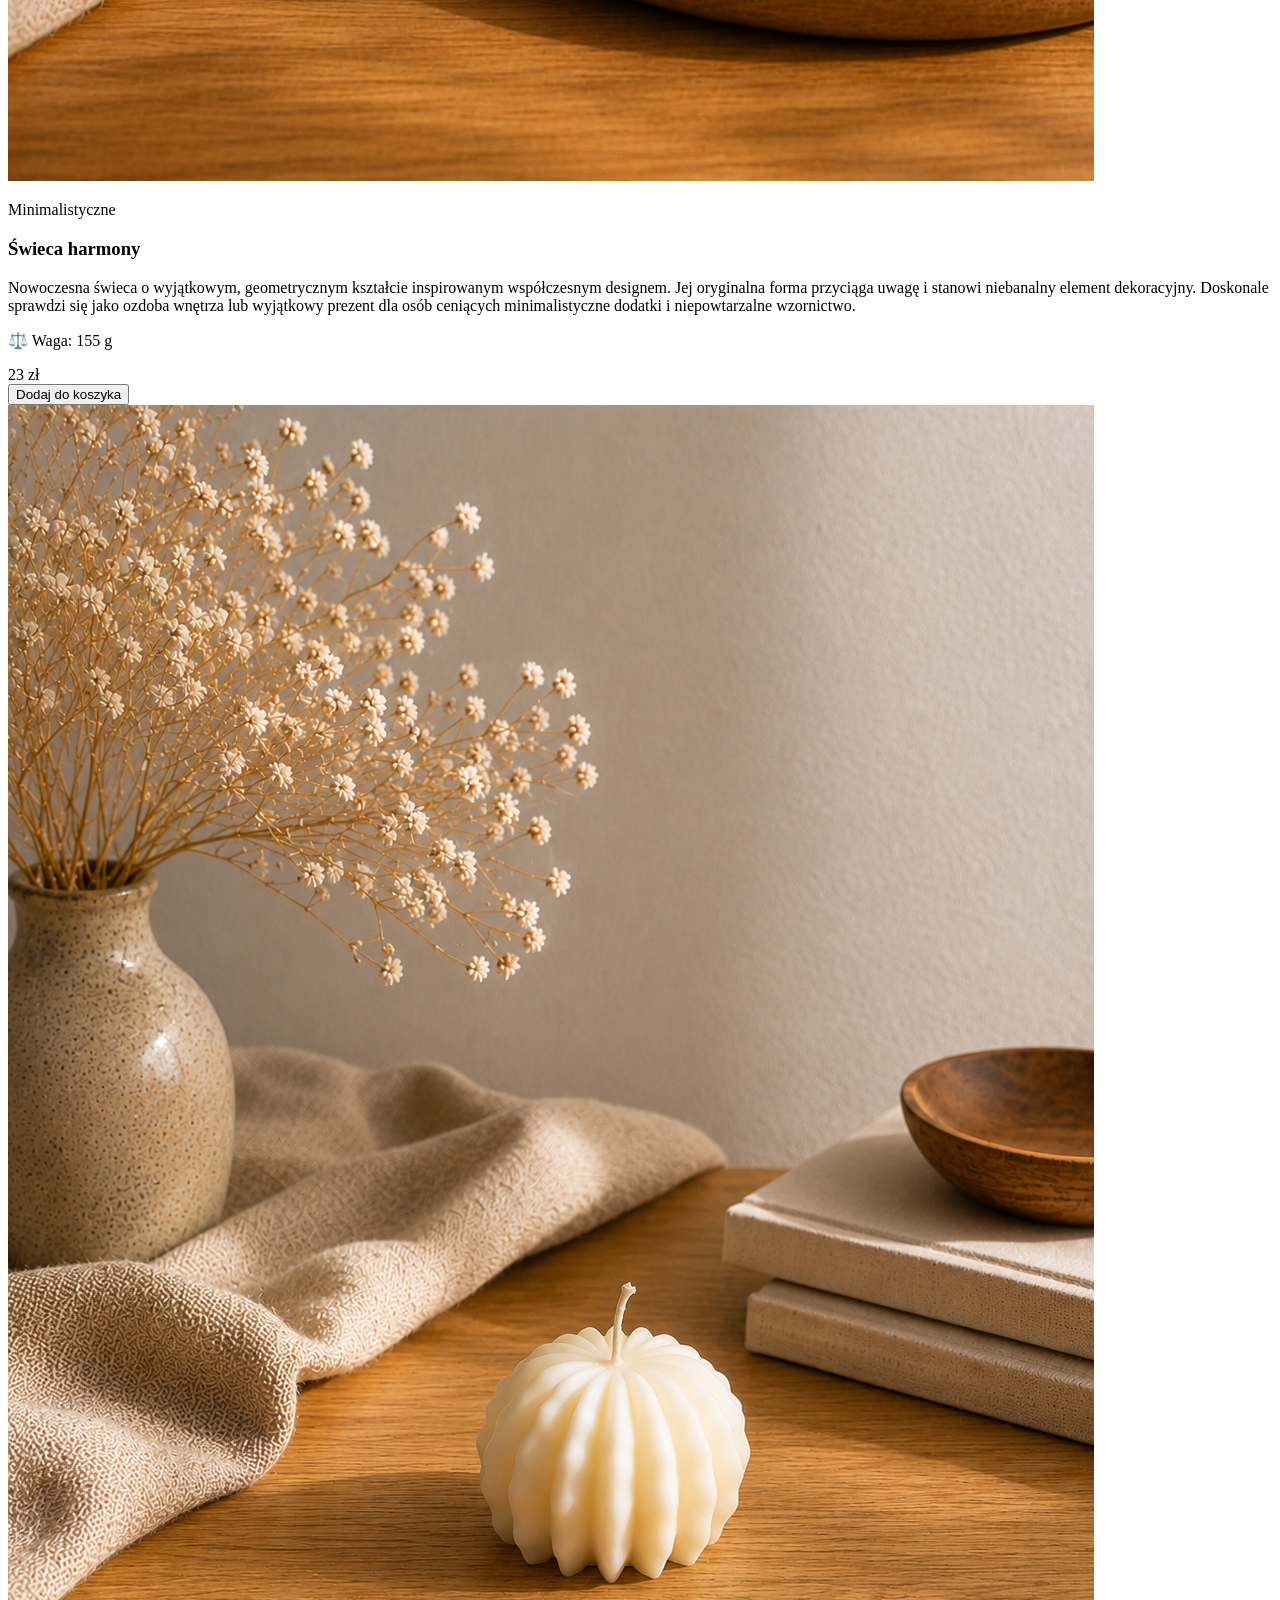
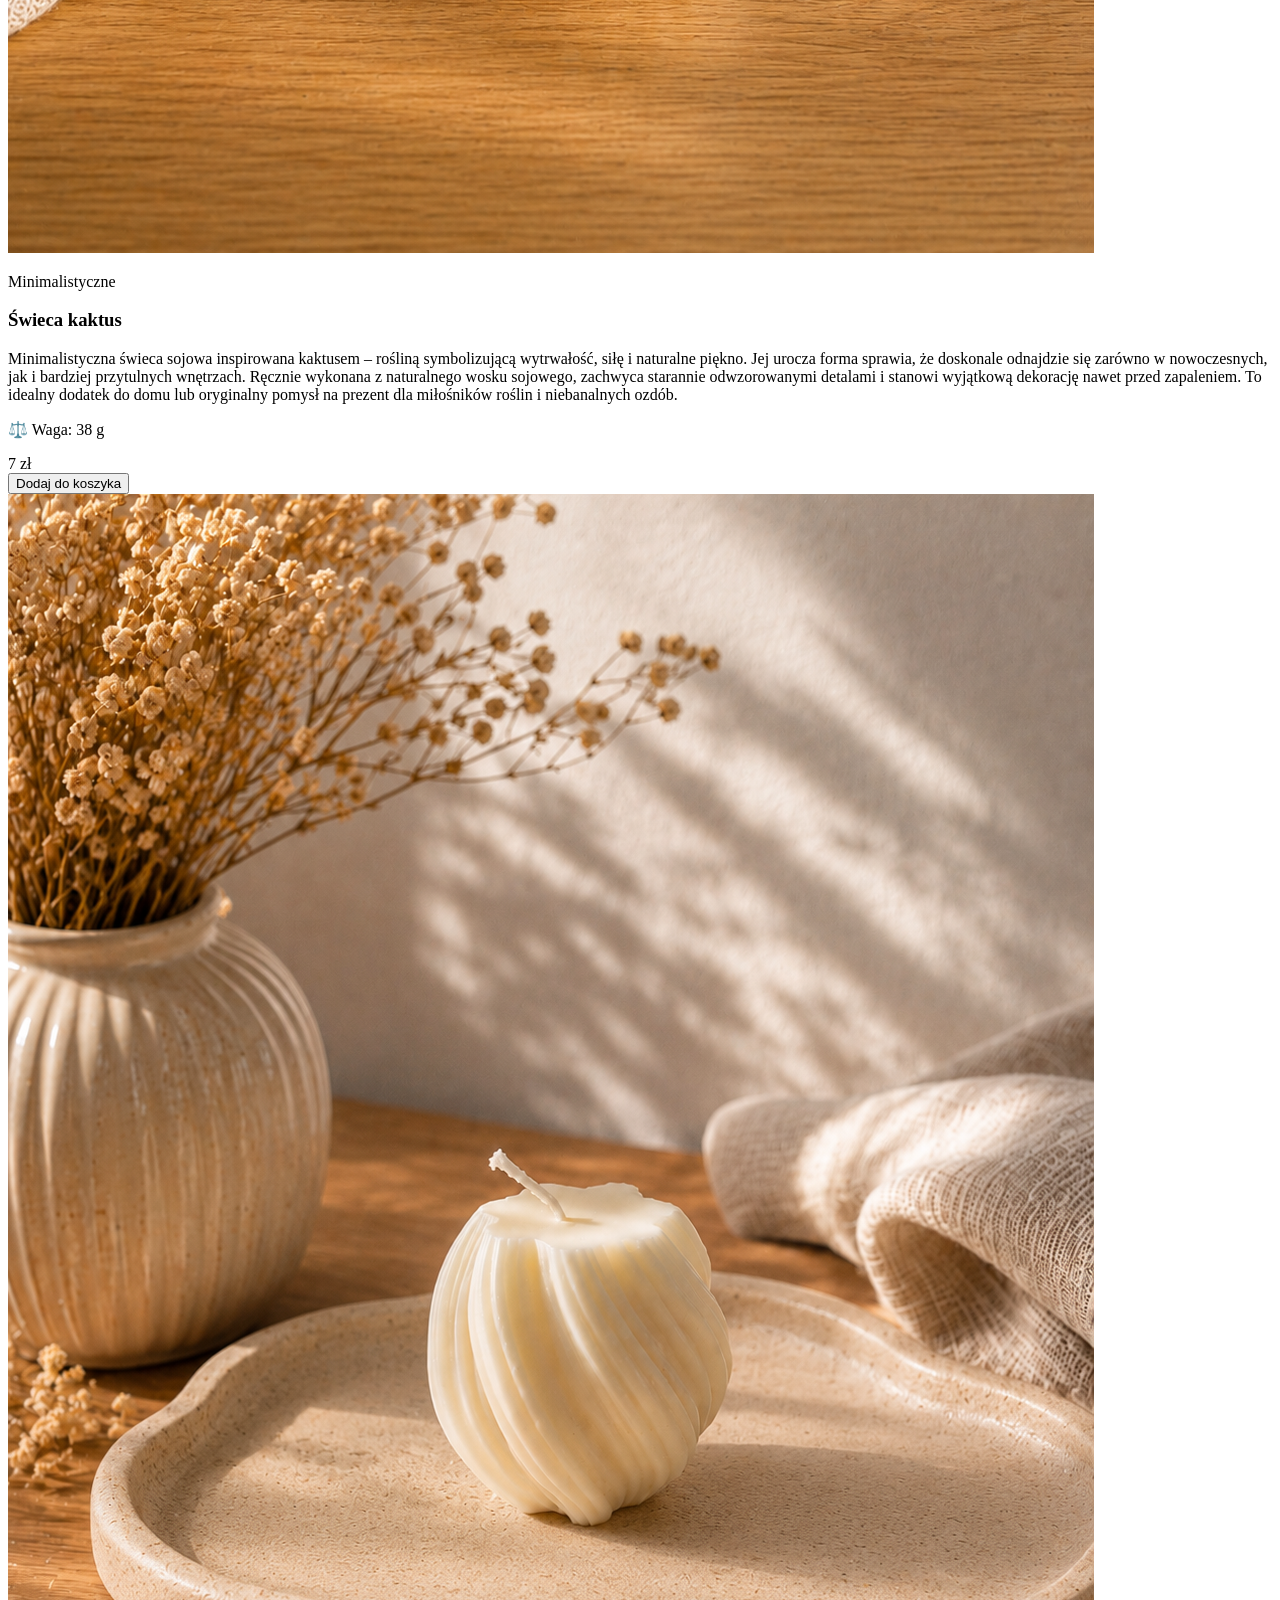
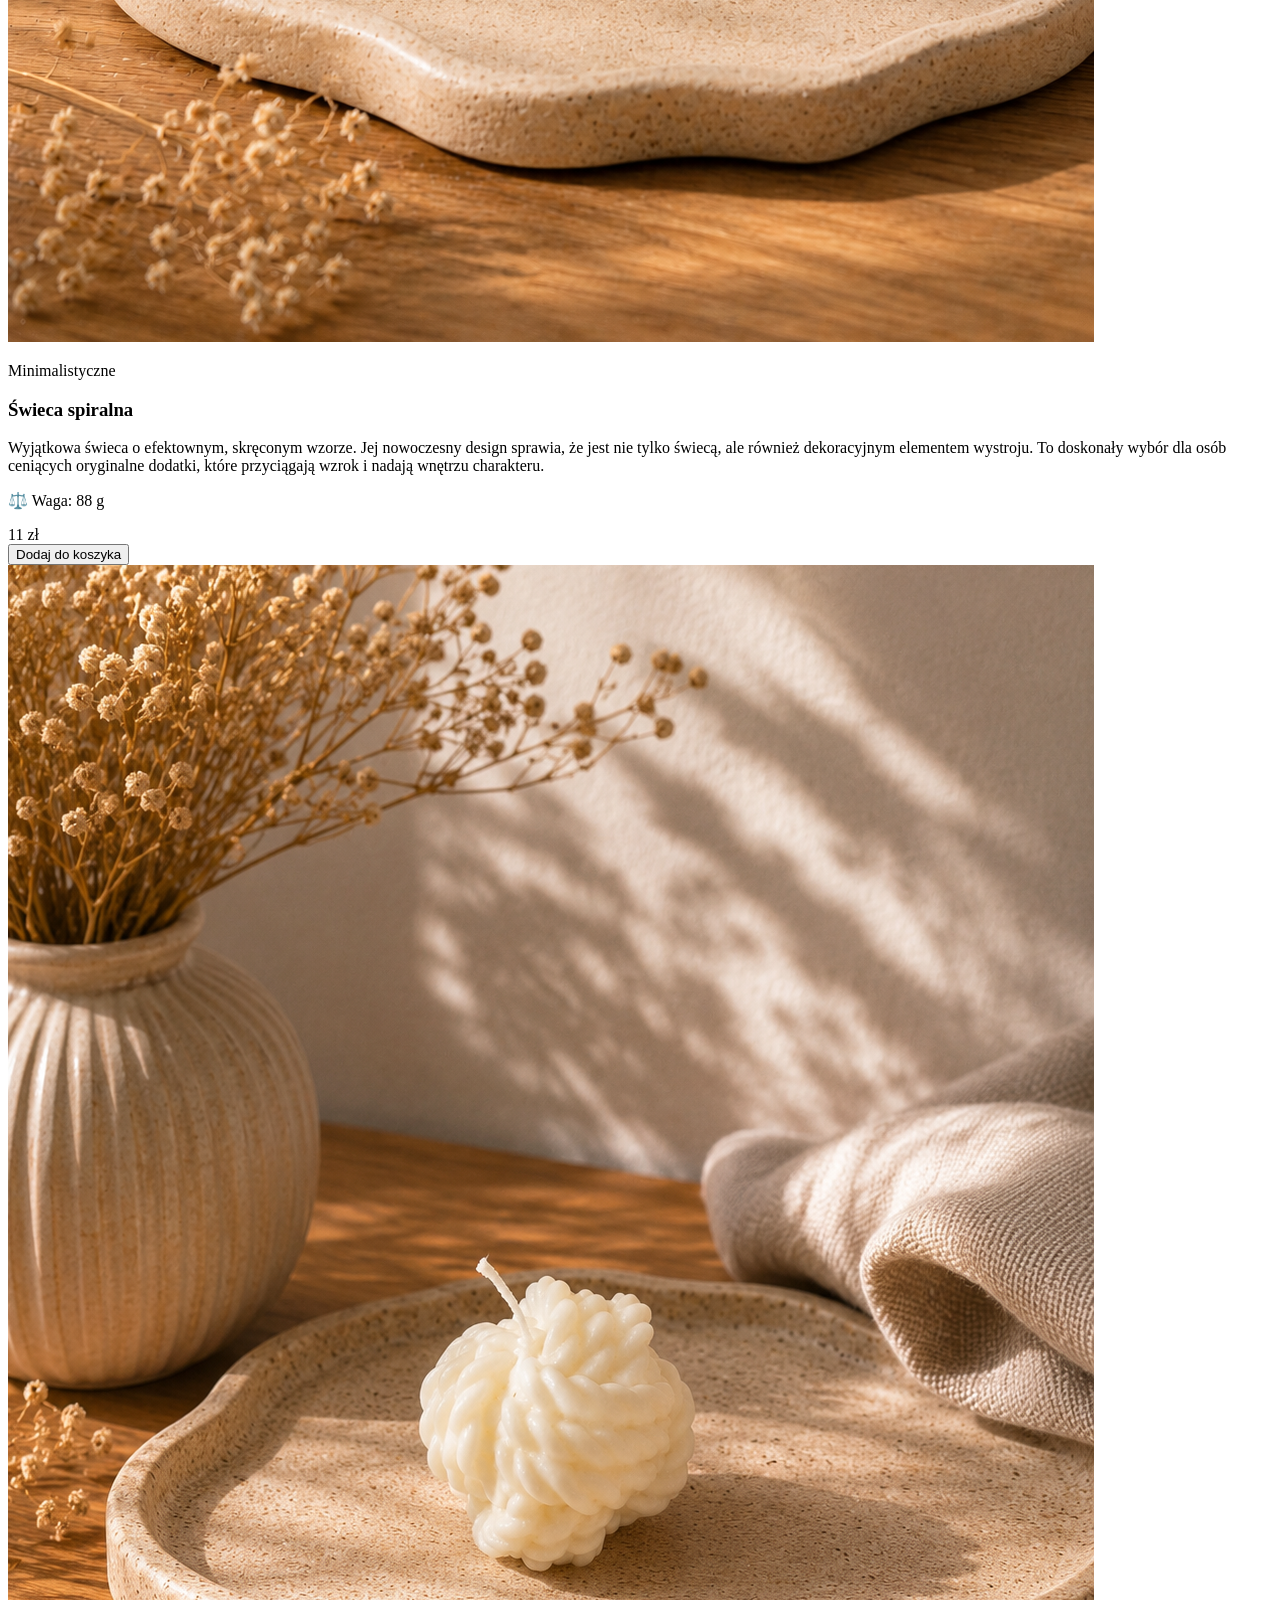
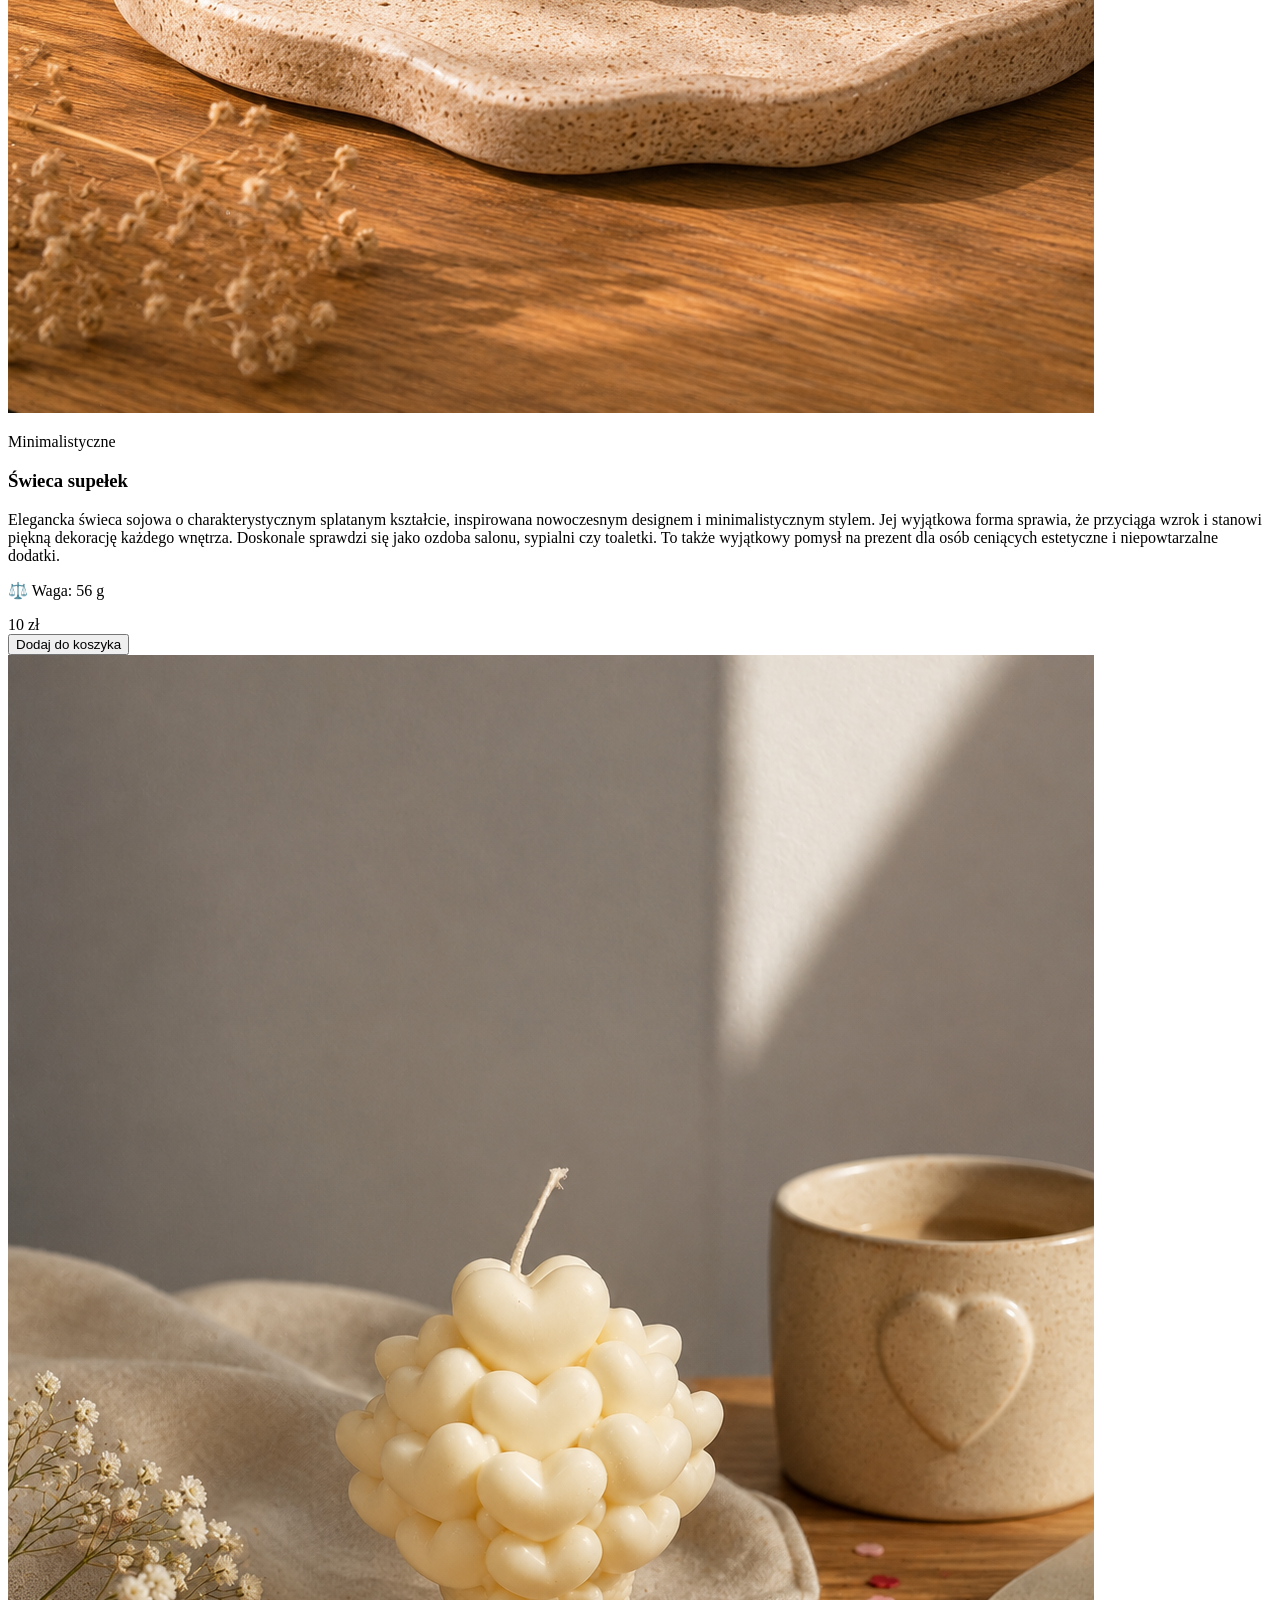
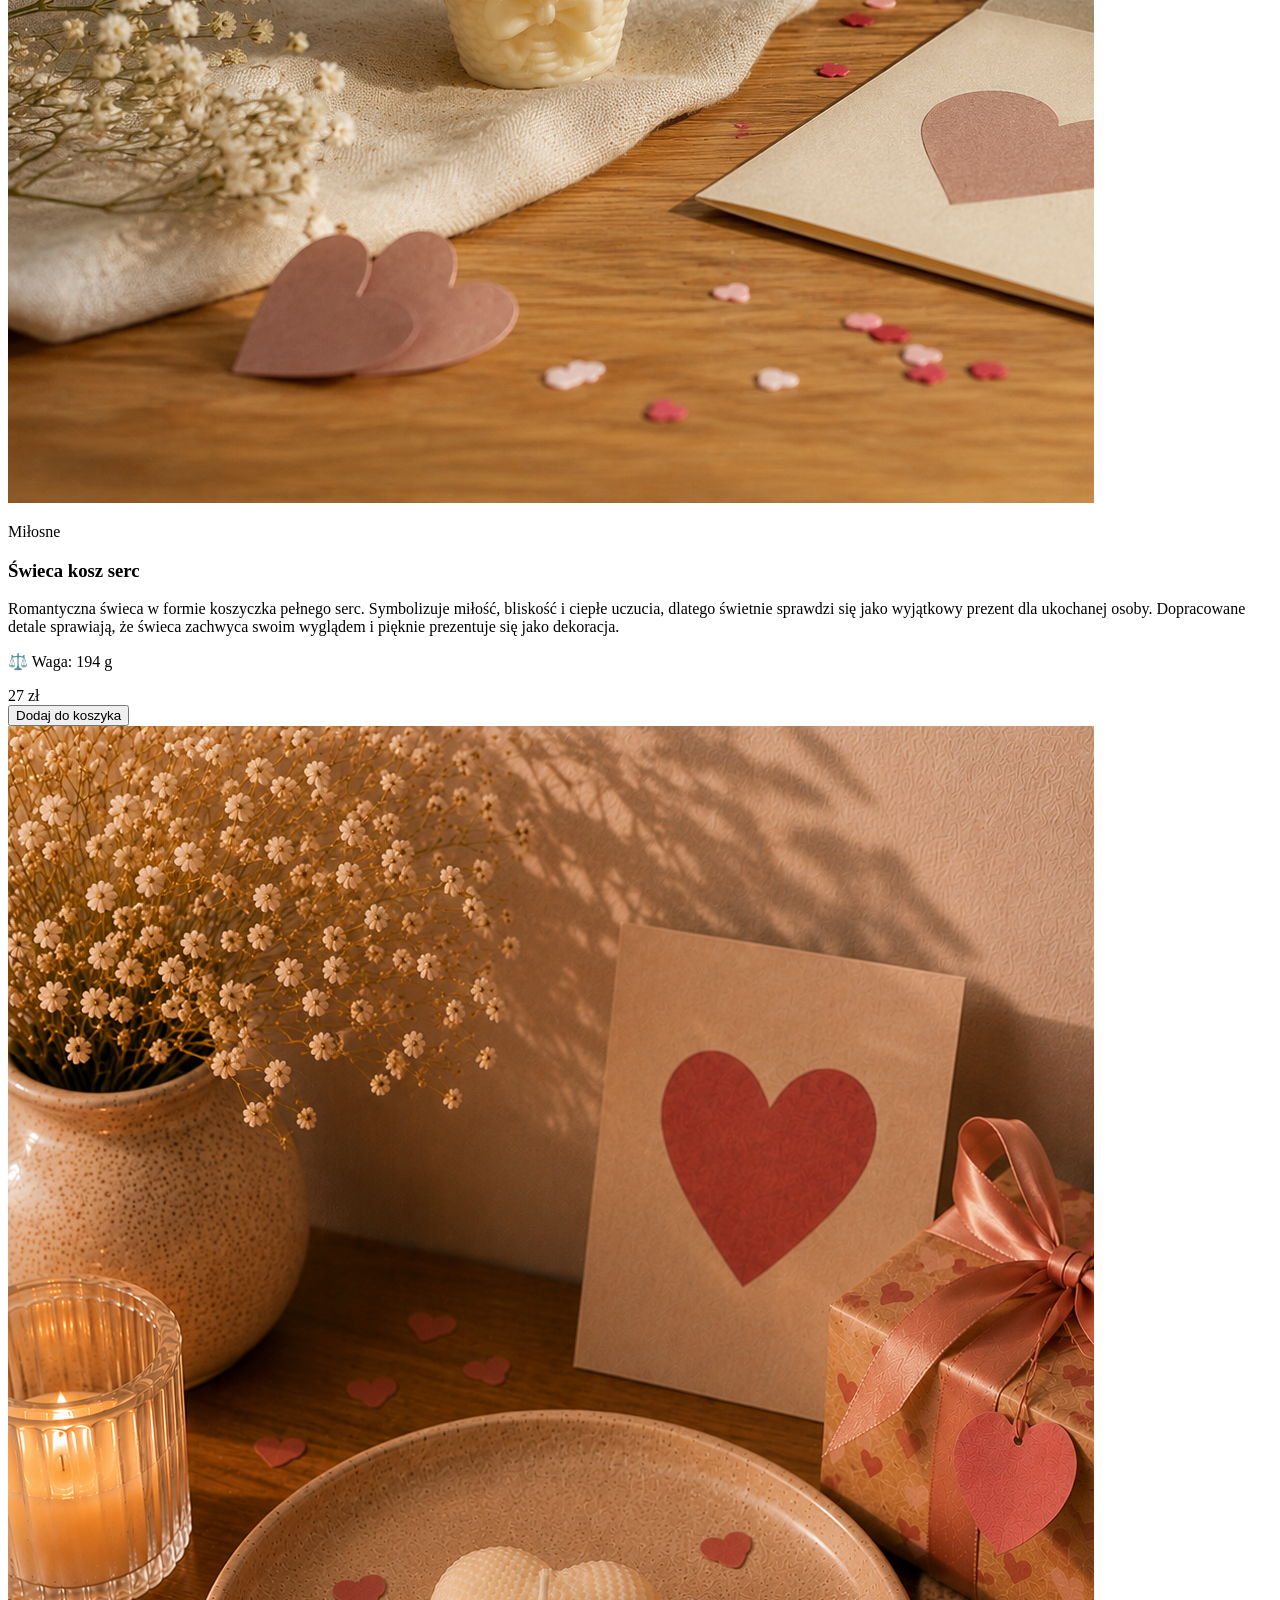
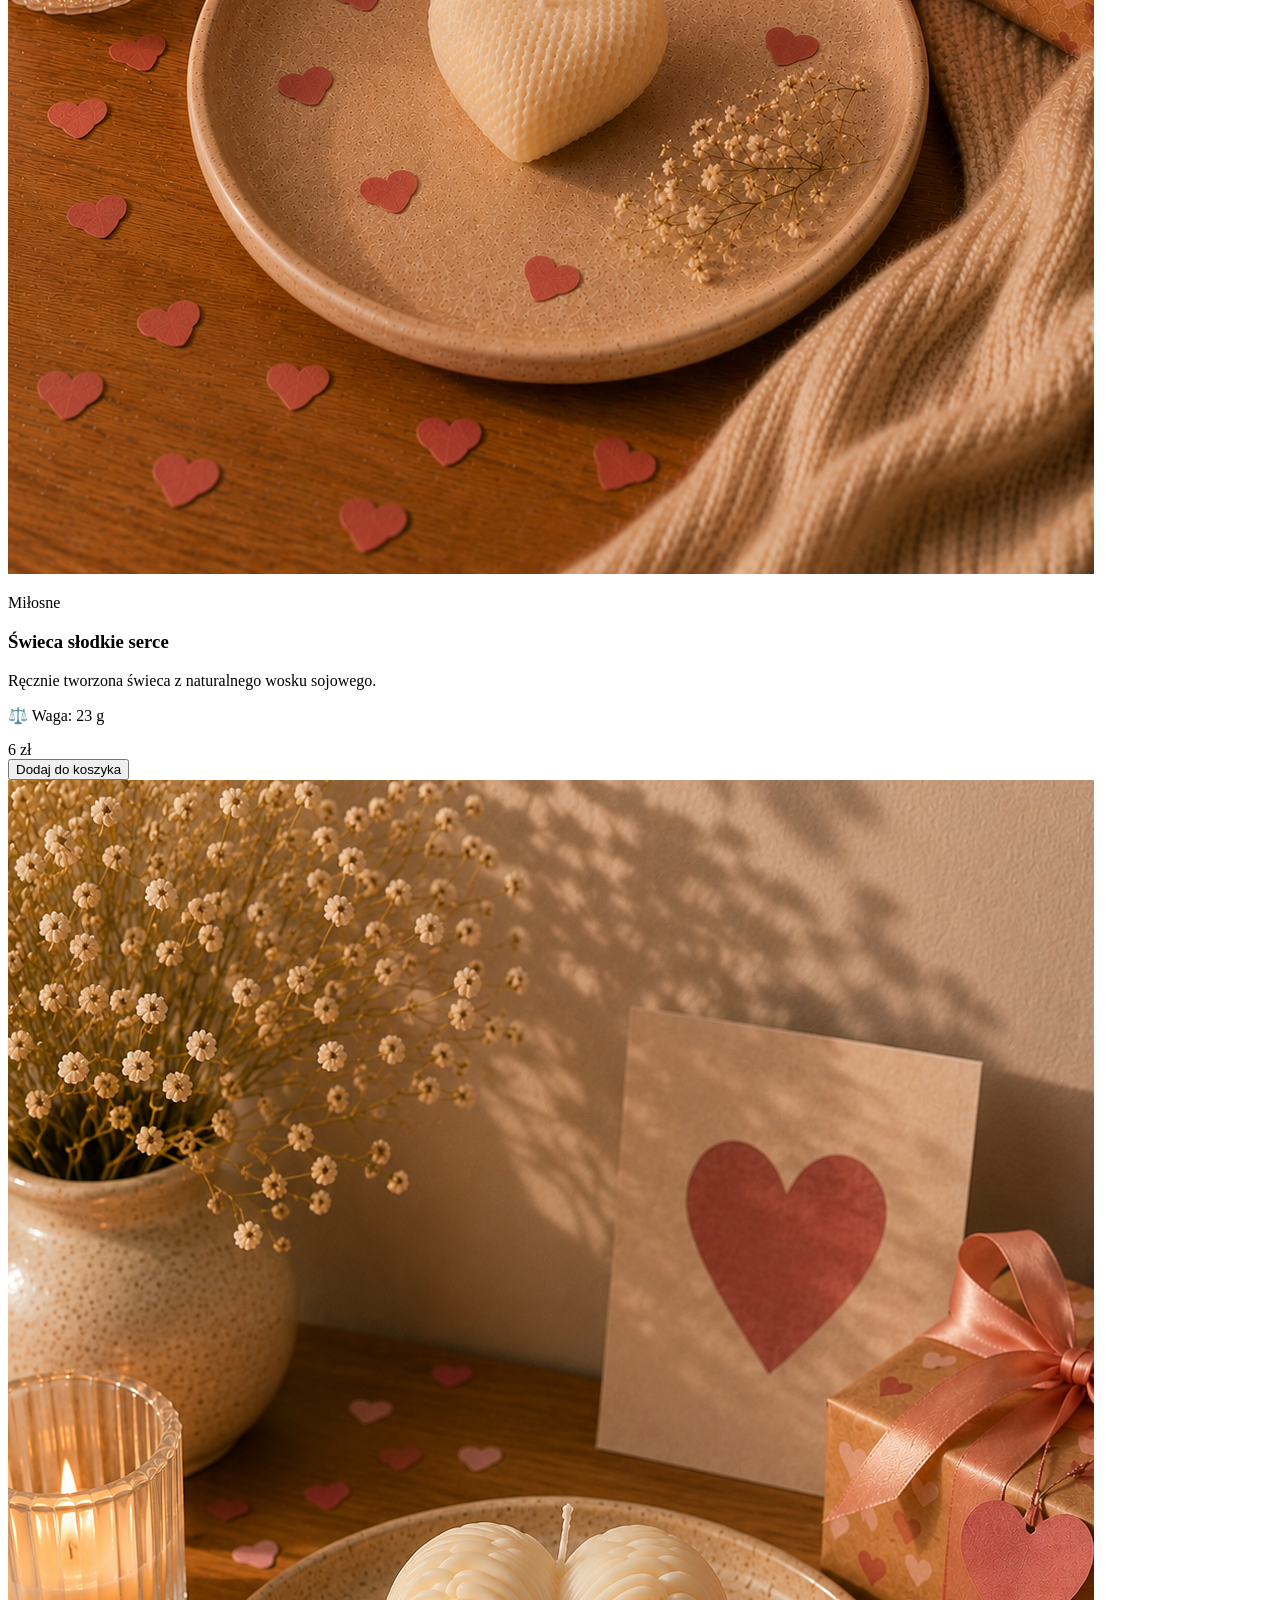
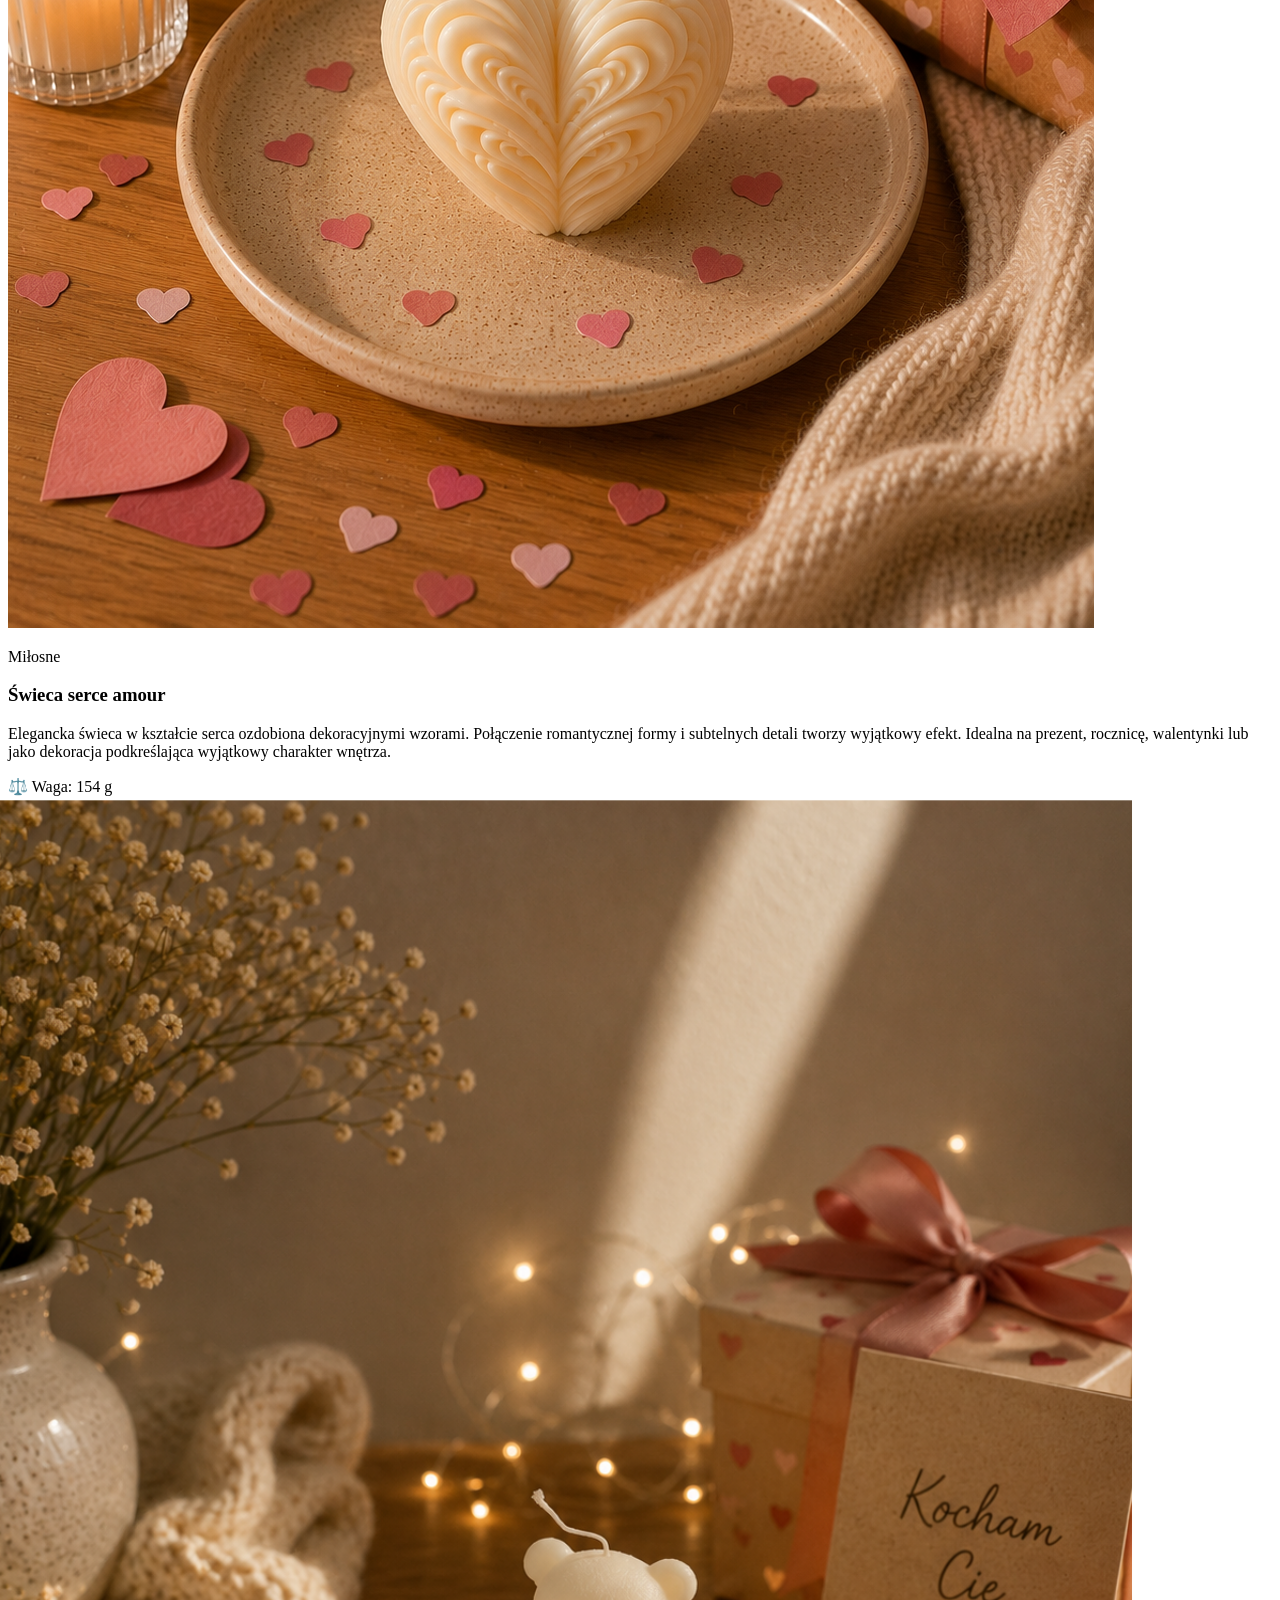
==== commit 25f35d58: "candy" ====
--- a/admin/index.html
+++ b/admin/index.html
@@ -91,10 +91,12 @@
       <button class="close" id="closeCart">×</button>
       <h2>Koszyk</h2>
       <div id="cartItems" class="cart-items"></div>
-      <div class="total">Razem: <strong id="cartTotal">0 zł</strong></div>
-      <p class="small-note minimum-order-note" id="minimumOrderNote">📦 Minimalna wartość zamówienia wynosi 20 zł bez kosztów dostawy.</p>
+      <div class="total">Produkty: <strong id="cartProductsTotal">0 zł</strong></div>
+      <div class="total cart-delivery-line">Dostawa: <strong id="cartDeliveryTotal">0 zł</strong></div>
+      <div class="total cart-final-line">Do zapłaty: <strong id="cartTotal">0 zł</strong></div>
+      <p class="small-note minimum-order-note" id="minimumOrderNote">📦 Minimalna wartość zamówienia wynosi 20 zł za produkty, bez kosztów dostawy.</p>
 
-      <form name="zamowienie" id="orderForm">
+      <form name="zamowienie" id="orderForm" style="display:none">
         <input type="hidden" name="form-name" value="zamowienie" />
         <p class="hidden"><label>Nie wypełniaj: <input name="bot-field" /></label></p>
         <input type="hidden" name="koszyk" id="cartData" />
--- a/style.css
+++ b/style.css
@@ -1,358 +1,15 @@
-:root{--cream:#fbf7ef;--paper:#fffdf8;--beige:#e8ddcf;--brown:#4b3528;--muted:#8b7769;--gold:#b99864;--line:#eadfce;--shadow:0 24px 70px rgba(75,53,40,.12)}*{box-sizing:border-box}html{scroll-behavior:smooth}body{margin:0;background:var(--cream);color:var(--brown);font-family:Inter,system-ui,sans-serif}img{max-width:100%;display:block}a{color:inherit;text-decoration:none}.site-header{position:sticky;top:0;z-index:10;background:rgba(251,247,239,.88);backdrop-filter:blur(18px);border-bottom:1px solid var(--line);display:flex;justify-content:space-between;align-items:center;padding:18px 6vw}.logo{font-family:'Cormorant Garamond',serif;font-size:28px;font-weight:700;letter-spacing:.02em}nav{display:flex;align-items:center;gap:24px;font-size:14px}.cart-button{border:1px solid var(--brown);background:var(--brown);color:white;border-radius:999px;padding:10px 16px;cursor:pointer}#cartCount{display:inline-flex;min-width:22px;height:22px;border-radius:50%;background:white;color:var(--brown);align-items:center;justify-content:center;margin-left:6px}.hero{display:grid;grid-template-columns:1.05fr .95fr;gap:6vw;align-items:center;min-height:78vh;padding:7vw 6vw 5vw}.eyebrow{text-transform:uppercase;letter-spacing:.22em;font-size:12px;color:var(--gold);font-weight:700}.hero h1,.section h2,.contact h2,.thanks h1{font-family:'Cormorant Garamond',serif;font-weight:700;line-height:.96;margin:12px 0;font-size:clamp(46px,7vw,92px)}.hero-copy{font-size:18px;line-height:1.8;color:var(--muted);max-width:620px}.hero-actions{display:flex;gap:12px;margin-top:28px;flex-wrap:wrap}.primary,.secondary{display:inline-flex;align-items:center;justify-content:center;border-radius:999px;padding:14px 22px;font-weight:600}.primary{background:var(--brown);color:#fff;border:1px solid var(--brown)}.secondary{background:transparent;border:1px solid var(--line);color:var(--brown)}.hero-image{border-radius:34px;overflow:hidden;box-shadow:var(--shadow);background:var(--beige)}.hero-image img{width:100%;height:620px;object-fit:cover}.intro{margin:0 6vw 5vw;background:var(--paper);border:1px solid var(--line);border-radius:28px;display:grid;grid-template-columns:repeat(3,1fr);box-shadow:var(--shadow);overflow:hidden}.intro div{padding:28px;border-right:1px solid var(--line)}.intro div:last-child{border-right:0}.intro strong{display:block;font-family:'Cormorant Garamond',serif;font-size:28px}.intro span{display:block;color:var(--muted);margin-top:8px}.section{padding:6vw}.section-heading{max-width:720px;margin-bottom:34px}.section h2,.contact h2{font-size:clamp(38px,5vw,68px)}.section-heading p{color:var(--muted);line-height:1.7}.filters{display:flex;gap:10px;flex-wrap:wrap;margin-bottom:26px}.filter{border:1px solid var(--line);background:var(--paper);border-radius:999px;padding:10px 16px;cursor:pointer;color:var(--brown)}.filter.active{background:var(--brown);color:#fff}.products-grid{display:grid;grid-template-columns:repeat(3,1fr);gap:24px}.product{background:var(--paper);border:1px solid var(--line);border-radius:28px;overflow:hidden;box-shadow:0 15px 45px rgba(75,53,40,.08)}.product-image{height:360px;background:var(--beige);overflow:hidden}.product-image img{width:100%;height:100%;object-fit:cover}.product-body{padding:22px}.product-body h3{font-family:'Cormorant Garamond',serif;font-size:30px;margin:0 0 8px}.product-body p{color:var(--muted);line-height:1.6}.price{font-weight:700;font-size:22px;margin:12px 0}.product label,.cart-card label{display:block;font-size:13px;font-weight:600;margin-top:12px;color:var(--brown)}select,input,textarea{width:100%;border:1px solid var(--line);border-radius:16px;background:#fff;padding:13px 14px;margin-top:6px;font:inherit;color:var(--brown)}.add{width:100%;margin-top:16px;border:0;border-radius:999px;background:var(--brown);color:#fff;padding:14px 18px;font-weight:700;cursor:pointer}.steps{display:grid;grid-template-columns:repeat(3,1fr);gap:20px}.steps article{background:var(--paper);border:1px solid var(--line);border-radius:26px;padding:28px}.steps span{color:var(--gold);font-weight:700}.steps h3{font-family:'Cormorant Garamond',serif;font-size:30px;margin:10px 0}.steps p,.contact p{color:var(--muted);line-height:1.7}.contact{background:var(--paper);border-top:1px solid var(--line);border-bottom:1px solid var(--line);text-align:center}.cart-panel{position:fixed;inset:0;background:rgba(30,20,14,.35);z-index:99;display:none;justify-content:flex-end}.cart-panel.open{display:flex}.cart-card{width:min(520px,100%);height:100%;overflow:auto;background:var(--paper);padding:28px;box-shadow:var(--shadow);position:relative}.close{position:absolute;right:20px;top:18px;border:0;background:transparent;font-size:34px;cursor:pointer;color:var(--brown)}.cart-card h2{font-family:'Cormorant Garamond',serif;font-size:46px;margin:28px 0 18px}.cart-item{border-bottom:1px solid var(--line);padding:14px 0;display:grid;grid-template-columns:1fr auto;gap:10px}.cart-item small{color:var(--muted);display:block;margin-top:5px}.remove{border:1px solid var(--line);background:white;border-radius:999px;padding:8px 10px;cursor:pointer}.total{display:flex;justify-content:space-between;margin:22px 0;font-size:20px}.full{width:100%;border:0;margin-top:16px}.small-note{font-size:12px;color:var(--muted);line-height:1.6}.hidden{display:none}footer{padding:34px 6vw;display:flex;justify-content:space-between;gap:20px;color:var(--muted);border-top:1px solid var(--line)}footer strong{font-family:'Cormorant Garamond',serif;font-size:26px;color:var(--brown)}.thanks{min-height:100vh;display:flex;flex-direction:column;align-items:center;justify-content:center;text-align:center;padding:8vw}.thanks p{max-width:580px;color:var(--muted);line-height:1.7}@media(max-width:900px){.site-header{align-items:flex-start;gap:14px;flex-direction:column}nav{gap:12px;flex-wrap:wrap}.hero{grid-template-columns:1fr;padding-top:44px}.hero-image img{height:430px}.intro,.products-grid,.steps{grid-template-columns:1fr}.intro div{border-right:0;border-bottom:1px solid var(--line)}.intro div:last-child{border-bottom:0}.section{padding:58px 20px}.hero{padding:48px 20px}.site-header{padding:16px 20px}.product-image{height:300px}footer{flex-direction:column;padding:28px 20px}}
 
-
-/* CandyBloom v3 */
-.product {
-  display: flex;
-  flex-direction: column;
+/* CandyBloom — podsumowanie koszyka */
+.cart-delivery-line{
+  font-size:16px;
+  color:var(--muted);
+  margin-top:4px;
 }
-
-.product-image {
-  height: 360px;
-  display: flex;
-  align-items: center;
-  justify-content: center;
-}
-
-.product-image img {
-  object-fit: contain;
-  background: #f8f4ed;
-  padding: 10px;
-}
-
-.product-body {
-  display: flex;
-  flex-direction: column;
-  flex: 1;
-}
-
-.product-body p:not(.eyebrow) {
-  min-height: 76px;
-}
-
-.product-footer {
-  margin-top: auto;
-}
-
-.price {
-  margin: 12px 0 10px;
-}
-
-.premium-cart-item {
-  display: grid;
-  grid-template-columns: 92px 1fr;
-  gap: 14px;
-  align-items: start;
-  padding: 18px 0;
-}
-
-.cart-thumb {
-  width: 92px;
-  height: 92px;
-  border-radius: 18px;
-  object-fit: contain;
-  background: #f8f4ed;
-  border: 1px solid var(--line);
-  padding: 6px;
-}
-
-.cart-info {
-  min-width: 0;
-}
-
-.cart-topline,
-.cart-bottomline {
-  display: flex;
-  align-items: flex-start;
-  justify-content: space-between;
-  gap: 12px;
-}
-
-.cart-topline strong {
-  display: block;
-  line-height: 1.25;
-}
-
-.cart-topline small {
-  color: var(--muted);
-  display: block;
-  margin-top: 4px;
-}
-
-.qty-box {
-  display: inline-flex;
-  align-items: center;
-  gap: 10px;
-  border: 1px solid var(--line);
-  background: #fff;
-  border-radius: 999px;
-  padding: 5px 8px;
-  margin-top: 10px;
-}
-
-.qty-box button {
-  width: 30px;
-  height: 30px;
-  border: 0;
-  border-radius: 50%;
-  background: var(--cream);
-  color: var(--brown);
-  font-size: 18px;
-  cursor: pointer;
-}
-
-.qty-box span {
-  min-width: 20px;
-  text-align: center;
-  font-weight: 700;
-}
-
-.hidden-field {
-  display: none !important;
-}
-
-.custom-field input {
-  background: #fffdf8;
-}
-
-@media(max-width: 520px) {
-  .premium-cart-item {
-    grid-template-columns: 76px 1fr;
-  }
-
-  .cart-thumb {
-    width: 76px;
-    height: 76px;
-    border-radius: 15px;
-  }
-
-  .cart-card {
-    padding: 22px 18px;
-  }
-}
-
-
-/* CandyBloom v4 — premium image framing + icons */
-.product-image {
-  height: 360px;
-  overflow: hidden;
-  background: var(--beige);
-}
-
-.product-image img {
-  width: 100%;
-  height: 100%;
-  object-fit: cover;
-  padding: 0;
-  transition: transform .35s ease;
-}
-
-.product:hover .product-image img {
-  transform: scale(1.03);
-}
-
-.cart-thumb {
-  object-fit: cover;
-  padding: 0;
-  overflow: hidden;
-}
-
-.contact-actions {
-  display: flex;
-  gap: 12px;
-  justify-content: center;
-  flex-wrap: wrap;
-  margin-top: 24px;
-}
-
-.contact-pill {
-  display: inline-flex;
-  align-items: center;
-  gap: 9px;
-  border: 1px solid var(--line);
-  background: var(--cream);
-  border-radius: 999px;
-  padding: 13px 18px;
-  font-weight: 700;
-}
-
-.icon {
-  display: inline-flex;
-  width: 24px;
-  height: 24px;
-  align-items: center;
-  justify-content: center;
-  border-radius: 50%;
-  background: var(--brown);
-  color: white;
-  font-size: 13px;
-  line-height: 1;
-}
-
-.premium-footer {
-  align-items: flex-start;
-}
-
-.premium-footer > div:first-child {
-  display: grid;
-  gap: 8px;
-}
-
-.footer-links {
-  display: flex;
-  gap: 14px;
-  align-items: center;
-  flex-wrap: wrap;
-  justify-content: flex-end;
-}
-
-.footer-links a,
-.footer-links span {
-  display: inline-flex;
-  align-items: center;
-  gap: 8px;
-}
-
-@media(max-width:900px){
-  .footer-links {
-    justify-content: flex-start;
-  }
-}
-
-
-/* CandyBloom v4.1 — emoji nav + thank you page */
-nav a {
-  display: inline-flex;
-  align-items: center;
-  gap: 6px;
-}
-
-.thanks-box {
-  background: var(--paper);
-  border: 1px solid var(--line);
-  border-radius: 30px;
-  padding: 28px;
-  box-shadow: var(--shadow);
-  margin: 26px 0;
-  max-width: 720px;
-  width: 100%;
-}
-
-.thanks-box h2 {
-  font-family: 'Cormorant Garamond', serif;
-  font-size: 34px;
-  margin: 0 0 10px;
-}
-
-.copy-card {
-  margin-top: 22px;
-  background: var(--cream);
-  border: 1px solid var(--line);
-  border-radius: 22px;
-  padding: 18px;
-  text-align: left;
-}
-
-.copy-card textarea {
-  min-height: 120px;
-  resize: vertical;
-}
-
-.copy-btn {
-  margin-top: 12px;
-}
-
-.thanks-actions {
-  display: flex;
-  justify-content: center;
-  gap: 12px;
-  flex-wrap: wrap;
-}
-
-/* CandyBloom v4.3 — Facebook, order number, status */
-.order-number {
-  font-family: 'Cormorant Garamond', serif;
-  font-size: clamp(34px, 7vw, 62px);
-  font-weight: 700;
-  color: var(--brown);
-  margin: 8px 0;
-}
-.status-steps {
-  display: flex;
-  gap: 10px;
-  flex-wrap: wrap;
-  justify-content: center;
-  margin: 22px 0 32px;
-  max-width: 900px;
-}
-.status-steps span {
-  background: var(--paper);
-  border: 1px solid var(--line);
-  border-radius: 999px;
-  padding: 10px 14px;
-  color: var(--brown);
-  font-weight: 700;
-}
-.status-result {
-  margin-top: 18px;
-  text-align: left;
-  background: var(--cream);
-  border: 1px solid var(--line);
-  border-radius: 20px;
-  padding: 18px;
-}
-.status-result h2 {
-  font-family: 'Cormorant Garamond', serif;
-  font-size: 32px;
-  margin: 0 0 8px;
-}
-
-
-/* CandyBloom v5.6 — weight and scent pricing */
-.product-weight {
-  color: var(--muted);
-  font-size: 13px;
-  font-weight: 700;
-  margin: 8px 0 0;
-}
-
-.cart-info .small-note strong {
-  color: var(--brown);
-}
-
-
-/* CandyBloom v1.2 — dostawa i statusy */
-#deliverySummary{
-  background:#fff;
-  border:1px solid var(--line);
-  border-radius:16px;
-  padding:12px 14px;
+.cart-final-line{
+  border-top:1px solid var(--line);
+  padding-top:12px;
   margin-top:10px;
 }
-.status-result{
-  margin-top:18px;
-  background:var(--paper);
-  border:1px solid var(--line);
-  border-radius:22px;
-  padding:18px;
-}
-.status-steps{
-  display:flex;
-  gap:10px;
-  flex-wrap:wrap;
-  justify-content:center;
-  margin:24px 0;
-}
-.status-steps span{
-  background:var(--paper);
-  border:1px solid var(--line);
-  border-radius:999px;
-  padding:10px 14px;
-  color:var(--muted);
-  font-weight:700;
-}
-
-/* CandyBloom — minimum zamówienia */
 .minimum-order-note{
   background:#fff;
   border:1px solid var(--line);
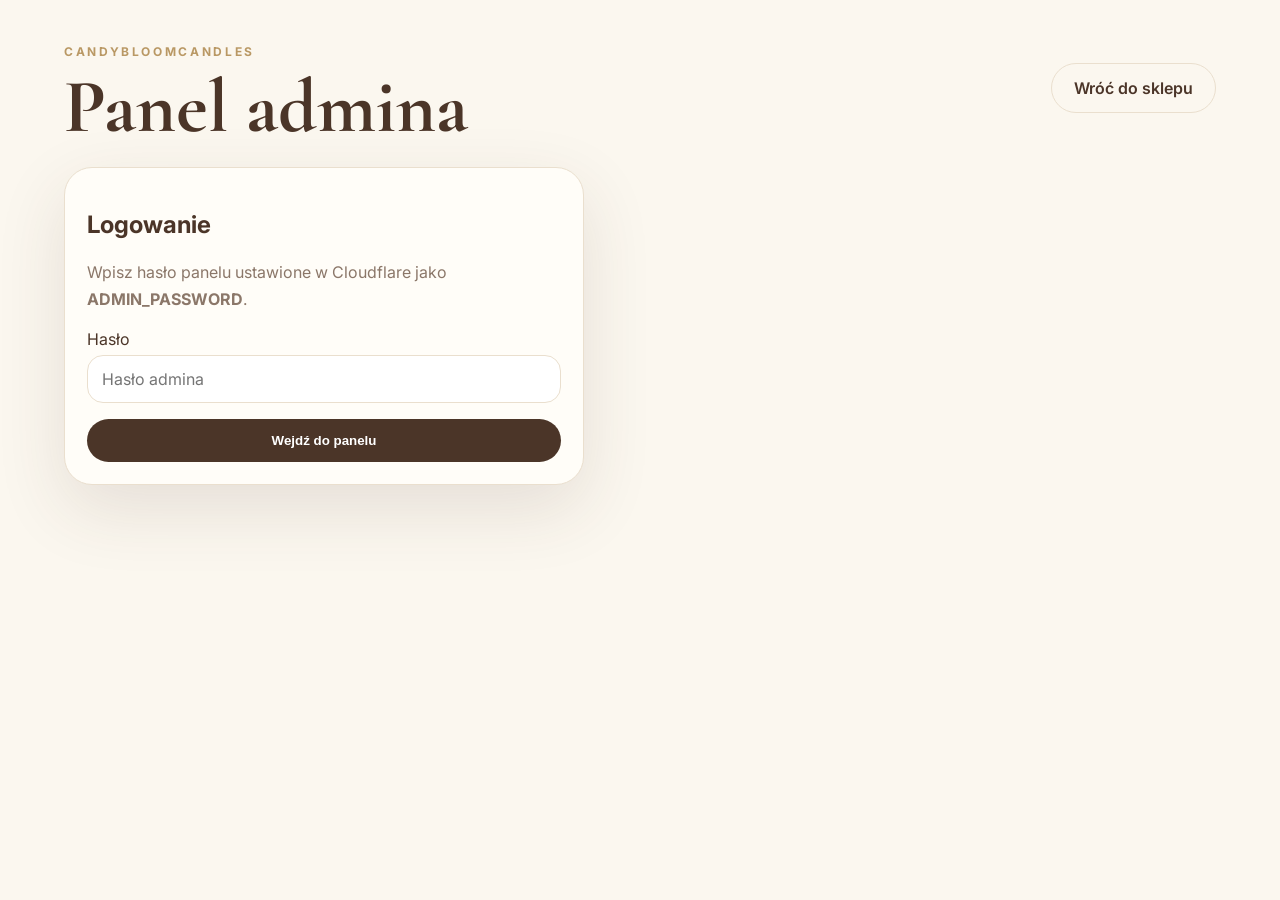
==== commit 9fd76e07: "candy" ====
--- a/admin/index.html
+++ b/admin/index.html
@@ -3,154 +3,706 @@
 <head>
   <meta charset="utf-8" />
   <meta name="viewport" content="width=device-width, initial-scale=1" />
-  <title>CandyBloomCandles — świece sojowe</title>
-  <meta name="description" content="Ręcznie tworzone świece sojowe CandyBloomCandles. Zamówienia indywidualne, zapachy i kolory na życzenie." />
+  <title>Panel admina — CandyBloomCandles</title>
   <link rel="preconnect" href="https://fonts.googleapis.com">
   <link rel="preconnect" href="https://fonts.gstatic.com" crossorigin>
   <link href="https://fonts.googleapis.com/css2?family=Cormorant+Garamond:wght@500;600;700&family=Inter:wght@300;400;500;600&display=swap" rel="stylesheet">
   <link rel="stylesheet" href="/style.css" />
+  <style>
+    body{background:var(--cream)}
+    .admin-app{padding:32px 5vw;max-width:1400px;margin:auto}
+    .admin-header{display:flex;align-items:center;justify-content:space-between;gap:18px;margin-bottom:24px}
+    .admin-header h1{font-family:'Cormorant Garamond',serif;font-size:clamp(42px,6vw,76px);line-height:.95;margin:0}
+    .admin-tabs{display:flex;gap:10px;flex-wrap:wrap;margin:20px 0}
+    .admin-tab{border:1px solid var(--line);background:var(--paper);border-radius:999px;padding:12px 18px;cursor:pointer;font-weight:700;color:var(--brown)}
+    .admin-tab.active{background:var(--brown);color:white}
+    .admin-card{background:var(--paper);border:1px solid var(--line);border-radius:28px;padding:22px;box-shadow:var(--shadow);margin-bottom:20px}
+    .admin-grid{display:grid;grid-template-columns:360px 1fr;gap:22px;align-items:start}
+    .products-list{display:grid;gap:10px;max-height:70vh;overflow:auto;padding-right:4px}
+    .product-row{display:grid;grid-template-columns:68px 1fr auto;gap:12px;align-items:center;border:1px solid var(--line);background:#fff;border-radius:18px;padding:10px;cursor:pointer;text-align:left;color:var(--brown)}
+    .product-row.active{outline:2px solid var(--brown)}
+    .product-row img{width:68px;height:68px;border-radius:14px;object-fit:cover;background:var(--beige)}
+    .product-row strong{display:block}
+    .product-row small{color:var(--muted)}
+    .admin-form{display:grid;grid-template-columns:repeat(2,minmax(0,1fr));gap:14px}
+    .admin-form label{font-weight:700;font-size:13px}
+    .admin-form .full{grid-column:1/-1}
+    .preview-layout{display:grid;grid-template-columns:minmax(280px,420px) 1fr;gap:24px;align-items:start}
+    .live-product{background:var(--paper);border:1px solid var(--line);border-radius:28px;overflow:hidden;box-shadow:0 15px 45px rgba(75,53,40,.08)}
+    .live-product .live-img{height:360px;overflow:hidden;background:var(--beige)}
+    .live-product img{width:100%;height:100%;object-fit:cover}
+    .live-body{padding:22px}
+    .live-body h3{font-family:'Cormorant Garamond',serif;font-size:30px;margin:0 0 8px}
+    .live-body p{color:var(--muted);line-height:1.6}
+    .range-line{display:grid;gap:8px;margin:12px 0}
+    .range-line div{display:flex;justify-content:space-between;gap:12px;color:var(--muted);font-size:13px}
+    .actions{display:flex;gap:10px;flex-wrap:wrap;margin-top:16px}
+    .danger{background:#fff;border:1px solid #d8b6a6;color:#8b2f1d;border-radius:999px;padding:12px 18px;font-weight:700;cursor:pointer}
+    .success-banner,.error-banner{display:none;border-radius:18px;padding:14px 16px;margin:14px 0;font-weight:700}
+    .success-banner{background:#e8f8ee;color:#1e6b3a;border:1px solid #bde8ca}
+    .error-banner{background:#fff1ee;color:#8b2f1d;border:1px solid #e5b7aa}
+    .settings-list{display:grid;gap:10px}
+    .list-item{display:grid;grid-template-columns:1fr auto;gap:10px;align-items:center}
+    .password-box{max-width:520px}
+    .muted{color:var(--muted);line-height:1.7}
+    .hidden-admin{display:none!important}
+    .pricing-grid{display:grid;grid-template-columns:repeat(2,minmax(0,1fr));gap:16px;margin:18px 0}
+    .pricing-card{background:#fff;border:1px solid var(--line);border-radius:22px;padding:18px}
+    .pricing-card h3{font-family:'Cormorant Garamond',serif;font-size:28px;margin:0 0 12px}
+    .pricing-fields{display:grid;gap:10px}
+    .tier-row{display:grid;grid-template-columns:1fr 1fr auto;gap:10px;align-items:end;margin-bottom:10px}
+    .tier-row label{display:grid;gap:6px}
+    .pricing-note{font-size:13px;color:var(--muted);line-height:1.5;margin-top:8px}
+    .orders-stats{display:grid;grid-template-columns:repeat(5,minmax(0,1fr));gap:12px;margin-bottom:18px}
+    .stat-card{background:#fff;border:1px solid var(--line);border-radius:20px;padding:16px}
+    .stat-card strong{display:block;font-family:'Cormorant Garamond',serif;font-size:32px;color:var(--brown)}
+    .orders-tools{display:flex;gap:10px;flex-wrap:wrap;margin:14px 0}
+    .orders-table{display:grid;gap:10px}
+    .order-row{display:grid;grid-template-columns:170px 1fr 110px 150px 120px;gap:12px;align-items:center;background:#fff;border:1px solid var(--line);border-radius:18px;padding:14px;text-align:left;color:var(--brown);cursor:pointer}
+    .order-row small{color:var(--muted);display:block}
+    .order-details{background:#fff;border:1px solid var(--line);border-radius:22px;padding:18px;margin-top:16px;white-space:pre-wrap}
+    .status-pill{display:inline-flex;border-radius:999px;padding:7px 10px;background:#f7eee8;color:var(--brown);font-weight:700;font-size:12px}
+    @media(max-width:980px){.admin-grid,.preview-layout,.admin-form,.pricing-grid,.pricing-fields,.tier-row,.orders-stats,.order-row{grid-template-columns:1fr}.products-list{max-height:none}}
+  </style>
 </head>
 <body>
-  <header class="site-header">
-    <a class="logo" href="#top">CandyBloomCandles</a>
-    <nav>
-      <a href="#produkty">🕯️ Produkty</a>
-      <a href="#zamowienie">📦 Jak zamówić</a>
-      <a href="#kontakt">💌 Kontakt</a>
-      <a href="/status.html">🔎 Status</a>
-      <button class="cart-button" id="openCart">🛒 Koszyk <span id="cartCount">0</span></button>
-    </nav>
-  </header>
-
-  <main id="top">
-    <section class="hero">
-      <div class="hero-text">
-        <p class="eyebrow">Naturalne świece sojowe</p>
-        <h1>Ręcznie tworzone świece pełne ciepła i elegancji.</h1>
-        <p class="hero-copy">CandyBloomCandles to mała pracownia świec, w której każdy produkt powstaje indywidualnie — z naturalnego wosku sojowego, dbałością o detale i wyjątkowy klimat.</p>
-        <div class="hero-actions">
-          <a class="primary" href="#produkty">Przeglądaj świece</a>
-          <a class="secondary" href="https://instagram.com/candybloom_candles" target="_blank" rel="noreferrer">Instagram</a>
-          <a class="secondary" href="https://www.facebook.com/profile.php?id=61590554766575&amp;locale=pl_PL" target="_blank" rel="noreferrer">Facebook</a>
+  <main class="admin-app">
+    <div class="admin-header">
+      <div>
+        <p class="eyebrow">CandyBloomCandles</p>
+        <h1>Panel admina</h1>
+      </div>
+      <a class="secondary" href="/">Wróć do sklepu</a>
+    </div>
+
+    <section class="admin-card password-box" id="loginBox">
+      <h2>Logowanie</h2>
+      <p class="muted">Wpisz hasło panelu ustawione w Cloudflare jako <strong>ADMIN_PASSWORD</strong>.</p>
+      <label>Hasło
+        <input id="adminPassword" type="password" placeholder="Hasło admina">
+      </label>
+      <button class="primary full" type="button" id="loginBtn" onclick="candyLoginNow()">Wejdź do panelu</button>
+    </section>
+
+    <section id="panel" class="hidden-admin">
+      <div class="admin-tabs">
+        <button class="admin-tab active" data-tab="products" onclick="candyShowTab('products', this)">📦 Produkty</button>
+        <button class="admin-tab" data-tab="settings" onclick="candyShowTab('settings', this)">🌸 Zapachy i kategorie</button>
+        <button class="admin-tab" data-tab="pricing" onclick="candyShowTab('pricing', this)">💰 Cennik zapachów</button>
+        <button class="admin-tab" data-tab="orders" onclick="candyShowTab('orders', this)">📦 Zamówienia</button>
+        <button class="admin-tab" data-tab="help" onclick="candyShowTab('help', this)">ℹ️ Pomoc</button>
+      </div>
+
+      <div class="success-banner" id="successBox">✅ Zmiany zapisane. Cloudflare zaraz opublikuje stronę.</div>
+      <div class="error-banner" id="errorBox">Coś poszło nie tak.</div>
+
+      <section id="productsTab">
+        <div class="admin-grid">
+          <div class="admin-card">
+            <div class="actions">
+              <button class="primary" type="button" id="addProductBtn">➕ Dodaj produkt</button>
+              <button class="secondary" type="button" id="duplicateProductBtn">Kopiuj</button>
+            </div>
+            <div class="products-list" id="productsList"></div>
+          </div>
+
+          <div class="admin-card">
+            <div class="preview-layout">
+              <article class="live-product">
+                <div class="live-img">
+                  <img id="previewImage" src="/assets/images/hero.png" alt="">
+                </div>
+                <div class="live-body">
+                  <p class="eyebrow" id="previewCategory">Kategoria</p>
+                  <h3 id="previewName">Nazwa produktu</h3>
+                  <p id="previewDesc">Opis produktu</p>
+                  <div class="price" id="previewPrice">25 zł</div>
+                  <button class="add" type="button">Dodaj do koszyka</button>
+                </div>
+              </article>
+
+              <div>
+                <form class="admin-form" id="productForm">
+                  <label>Nazwa produktu
+                    <input id="pName">
+                  </label>
+                  <label>Cena bazowa
+                    <input id="pPrice" type="number" min="0">
+                  </label>
+                  <label>Waga świeczki (g)
+                    <input id="pWeight" type="number" min="0">
+                  </label>
+                  <label>Kategoria
+                    <select id="pCategory"></select>
+                  </label>
+                  <label>Widoczny
+                    <select id="pVisible">
+                      <option value="true">Tak</option>
+                      <option value="false">Nie</option>
+                    </select>
+                  </label>
+                  <label class="full">Opis
+                    <textarea id="pDescription" rows="4"></textarea>
+                  </label>
+                  <label class="full">Zdjęcie
+                    <input id="pImage" placeholder="/assets/images/swieca-1.png">
+                  </label>
+                  <label class="full">Wgraj nowe zdjęcie
+                    <input id="pUpload" type="file" accept="image/*">
+                  </label>
+
+                  <div class="full">
+                    <div class="range-line">
+                      <div><strong>Pozycja pozioma</strong><span id="xVal">50%</span></div>
+                      <input id="pX" type="range" min="0" max="100" value="50">
+                    </div>
+                    <div class="range-line">
+                      <div><strong>Pozycja pionowa</strong><span id="yVal">50%</span></div>
+                      <input id="pY" type="range" min="0" max="100" value="50">
+                    </div>
+                    <div class="range-line">
+                      <div><strong>Zoom</strong><span id="zoomVal">1.00</span></div>
+                      <input id="pZoom" type="range" min="1" max="1.6" step="0.01" value="1">
+                    </div>
+                  </div>
+                </form>
+
+                <div class="actions">
+                  <button class="primary" type="button" id="saveBtn">💾 Zapisz zmiany</button>
+                  <button class="danger" type="button" id="deleteBtn">Usuń produkt</button>
+                </div>
+                <p class="small-note">Po zapisaniu panel zrobi commit na GitHubie, a Cloudflare opublikuje zmiany po chwili.</p>
+              </div>
+            </div>
+          </div>
+        </div>
+      </section>
+
+      <section id="settingsTab" class="hidden-admin">
+        <div class="admin-grid">
+          <div class="admin-card">
+            <h2>Zapachy</h2>
+            <div class="settings-list" id="scentsList"></div>
+            <div class="actions">
+              <input id="newScent" placeholder="Nowy zapach">
+              <button class="secondary" type="button" id="addScentBtn">Dodaj zapach</button>
+            </div>
+          </div>
+          <div class="admin-card">
+            <h2>Kategorie</h2>
+            <div class="settings-list" id="categoriesList"></div>
+            <div class="actions">
+              <input id="newCategory" placeholder="Nowa kategoria">
+              <button class="secondary" type="button" id="addCategoryBtn">Dodaj kategorię</button>
+            </div>
+          </div>
+        </div>
+        <button class="primary" type="button" id="saveSettingsBtn">💾 Zapisz ustawienia</button>
+      </section>
+
+      <section id="pricingTab" class="hidden-admin">
+        <div class="admin-card">
+          <h2>💰 Cennik zapachów według gramatury</h2>
+          <p class="muted">Ustaw dowolne progi gramatur dla każdego zapachu. Możesz dodać np. 200 g → 10 zł.</p>
+          <div class="pricing-grid" id="scentPricingList"></div>
+          <button class="primary" type="button" id="savePricingBtn">💾 Zapisz cennik zapachów</button>
+        </div>
+      </section>
+
+
+      <section id="ordersTab" class="hidden-admin">
+        <div class="admin-card">
+          <h2>📦 Historia zamówień</h2>
+          <p class="muted">Tutaj zapisują się zamówienia z formularza oraz aktualizacje statusów wysyłane mailowo.</p>
+          <div class="orders-stats" id="ordersStats"></div>
+          <div class="orders-tools">
+            <input id="ordersSearch" placeholder="Szukaj po numerze, kliencie lub e-mailu">
+            <select id="ordersStatusFilter">
+              <option value="">Wszystkie statusy</option>
+              <option>Nowe</option>
+              <option>Oczekuje na płatność</option>
+              <option>W realizacji</option>
+              <option>Gotowe do odbioru</option>
+              <option>Wysłane</option>
+              <option>Zakończone</option>
+            </select>
+            <button class="secondary" type="button" id="refreshOrdersBtn">Odśwież</button>
+          </div>
+          <div class="orders-table" id="ordersList"></div>
+          <div id="orderDetails" class="order-details hidden-admin"></div>
+        </div>
+      </section>
+
+      <section id="helpTab" class="hidden-admin">
+        <div class="admin-card">
+          <h2>Jak działa zapis?</h2>
+          <p class="muted">Panel wysyła zmiany do funkcji Cloudflare Pages. Funkcja używa bezpiecznego tokena z Environment variables, zapisuje pliki na GitHubie, a Cloudflare publikuje nowy deploy.</p>
+          <p class="muted">Jeśli zapis nie działa, sprawdź czy w Cloudflare masz zmienne: <strong>GITHUB_TOKEN</strong> i <strong>ADMIN_PASSWORD</strong>.</p>
+        </div>
+      </section>
+    </section>
+  </main>
+
+
+<script>
+function candyLoginNow(){
+  const passwordInput = document.getElementById('adminPassword');
+  const loginBox = document.getElementById('loginBox');
+  const panel = document.getElementById('panel');
+
+  if(!passwordInput || !passwordInput.value){
+    alert('Wpisz hasło.');
+    return;
+  }
+
+  window.candyAdminPasswordValue = passwordInput.value;
+  if(window.candyAdminSetPassword){
+    window.candyAdminSetPassword(passwordInput.value);
+  }
+
+  if(loginBox) loginBox.classList.add('hidden-admin');
+  if(panel) panel.classList.remove('hidden-admin');
+
+  setTimeout(() => {
+    if(window.candyAdminLoadData){
+      window.candyAdminLoadData();
+    } else if(typeof loadData === 'function'){
+      loadData();
+    } else {
+      const errorBox = document.getElementById('errorBox');
+      if(errorBox){
+        errorBox.textContent = 'Panel został otwarty, ale skrypt admina nie załadował danych. Zrób Ctrl+Shift+R albo sprawdź Console.';
+        errorBox.style.display = 'block';
+      }
+    }
+
+  }, 50);
+}
+
+function candyShowTab(name, clickedButton){
+  ['products','settings','pricing','orders','help'].forEach(tabName => {
+    const section = document.getElementById(tabName + 'Tab');
+    if(section) section.classList.add('hidden-admin');
+  });
+
+  const target = document.getElementById(name + 'Tab');
+  if(target) target.classList.remove('hidden-admin');
+
+  document.querySelectorAll('.admin-tab').forEach(btn => btn.classList.remove('active'));
+
+  const btn = clickedButton || document.querySelector('[data-tab="' + name + '"]');
+  if(btn) btn.classList.add('active');
+
+  if(name === 'orders' && window.candyAdminRenderOrders) window.candyAdminRenderOrders();
+  if(name === 'pricing' && window.candyAdminRenderScentPricing) window.candyAdminRenderScentPricing();
+}
+</script>
+
+<script>
+console.log('CandyBloom admin image preview fix v1.4.6 loaded');
+let productsData = { products: [] };
+let settingsData = {};
+let ordersData = { orders: [] };
+let selectedIndex = 0;
+let adminPassword = "";
+let pendingUploads = {};
+let pendingImagePreviews = {};
+
+const $ = id => document.getElementById(id);
+const money = value => `${Number(value || 0).toFixed(0)} zł`;
+
+function slugify(text){
+  return text.toString().toLowerCase()
+    .normalize('NFD').replace(/[\\u0300-\\u036f]/g, '')
+    .replace(/[^a-z0-9]+/g, '-').replace(/(^-|-$)+/g, '') || 'produkt';
+}
+
+function parsePosition(pos){
+  const parts = String(pos || "center center").split(" ");
+  const parse = value => value === "center" ? 50 : parseInt(value) || 50;
+  return { x: parse(parts[0]), y: parse(parts[1]) };
+}
+
+async function loadData(){
+  const [productsRes, settingsRes, ordersRes] = await Promise.all([
+    fetch('/data/products.json?cb=' + Date.now()),
+    fetch('/data/settings.json?cb=' + Date.now()),
+    fetch('/data/orders.json?cb=' + Date.now()).catch(() => null)
+  ]);
+  productsData = await productsRes.json();
+  settingsData = await settingsRes.json();
+  ordersData = ordersRes && ordersRes.ok ? await ordersRes.json() : {orders: []};
+
+  if(!settingsData.colorOptions) settingsData.colorOptions = ['Domyślny (jak na zdjęciu)', 'Zapytaj o kolor'];
+  if(!settingsData.scentOptions.includes('Zapytaj o zapach')) settingsData.scentOptions.push('Zapytaj o zapach');
+
+  selectedIndex = 0;
+  renderAll();
+}
+
+function renderAll(){
+  renderProductsList();
+  renderCategorySelect();
+  renderProductForm();
+  renderSettings();
+  renderScentPricing();
+  renderOrders();
+}
+
+function renderProductsList(){
+  $('productsList').innerHTML = productsData.products.map((p, i) => `
+    <button class="product-row ${i === selectedIndex ? 'active' : ''}" type="button" data-index="${i}">
+      <img src="${pendingImagePreviews[p.image] || p.image || '/assets/images/hero.png'}" style="object-position:${p.imagePosition || 'center center'};transform:scale(${p.imageZoom || 1});">
+      <span><strong>${p.name || 'Nowy produkt'}</strong><small>${p.category || ''} · ${p.price || 0} zł · ${p.weight || 0} g</small></span>
+      <small>${p.visible === false ? 'Ukryty' : 'Widoczny'}</small>
+    </button>
+  `).join('');
+
+  document.querySelectorAll('.product-row').forEach(btn => {
+    btn.addEventListener('click', () => {
+      selectedIndex = Number(btn.dataset.index);
+      renderAll();
+    });
+  });
+}
+
+function renderCategorySelect(){
+  $('pCategory').innerHTML = (settingsData.categories || []).map(c => `<option>${c}</option>`).join('');
+}
+
+function currentProduct(){
+  return productsData.products[selectedIndex] || {};
+}
+
+function renderProductForm(){
+  const p = currentProduct();
+  $('pName').value = p.name || '';
+  $('pPrice').value = p.price || 25;
+  $('pCategory').value = p.category || (settingsData.categories || [])[0] || '';
+  $('pWeight').value = p.weight || 60;
+  $('pVisible').value = String(p.visible !== false);
+  $('pDescription').value = p.description || '';
+  $('pImage').value = p.image || '';
+
+  const pos = parsePosition(p.imagePosition);
+  $('pX').value = pos.x;
+  $('pY').value = pos.y;
+  $('pZoom').value = Number(p.imageZoom || 1);
+  updatePreview();
+}
+
+function collectProductForm(){
+  const p = currentProduct();
+  p.name = $('pName').value.trim() || 'Nowy produkt';
+  p.price = Number($('pPrice').value || 0);
+  p.weight = Number($('pWeight').value || 0);
+  p.category = $('pCategory').value;
+  p.visible = $('pVisible').value === 'true';
+  p.description = $('pDescription').value.trim();
+  p.image = $('pImage').value.trim() || '/assets/images/hero.png';
+  p.imagePosition = `${$('pX').value}% ${$('pY').value}%`;
+  p.imageZoom = Number($('pZoom').value || 1);
+}
+
+function updatePreview(){
+  collectProductForm();
+  const p = currentProduct();
+  $('previewImage').src = pendingImagePreviews[p.image] || p.image || '/assets/images/hero.png';
+  $('previewImage').style.objectPosition = p.imagePosition || 'center center';
+  $('previewImage').style.transform = `scale(${p.imageZoom || 1})`;
+  $('previewCategory').textContent = p.category || 'Kategoria';
+  $('previewName').textContent = p.name || 'Nazwa produktu';
+  $('previewDesc').textContent = p.description || 'Opis produktu';
+  $('previewPrice').textContent = money(p.price) + ' · ' + Number(p.weight || 0) + ' g';
+  $('xVal').textContent = $('pX').value + '%';
+  $('yVal').textContent = $('pY').value + '%';
+  $('zoomVal').textContent = Number($('pZoom').value).toFixed(2);
+}
+
+
+$('previewImage').addEventListener('error', () => {
+  const p = currentProduct();
+  if(pendingImagePreviews[p.image]){
+    $('previewImage').src = pendingImagePreviews[p.image];
+  }
+});
+
+['pName','pPrice','pWeight','pCategory','pVisible','pDescription','pImage','pX','pY','pZoom'].forEach(id => {
+  $(id).addEventListener('input', updatePreview);
+  $(id).addEventListener('change', updatePreview);
+});
+
+$('pUpload').addEventListener('change', async e => {
+  const file = e.target.files[0];
+  if(!file) return;
+
+  const ext = (file.name.split('.').pop() || 'png').toLowerCase();
+  const filename = `${slugify($('pName').value || 'swieca')}-${Date.now()}.${ext}`;
+  const path = `assets/images/${filename}`;
+  const publicPath = `/assets/images/${filename}`;
+
+  const reader = new FileReader();
+  reader.onload = () => {
+    const dataUrl = reader.result;
+    const base64 = dataUrl.split(',')[1];
+
+    pendingUploads[path] = base64;
+    pendingImagePreviews[publicPath] = dataUrl;
+
+    $('pImage').value = publicPath;
+    currentProduct().image = publicPath;
+
+    updatePreview();
+    renderProductsList();
+  };
+  reader.readAsDataURL(file);
+});
+
+function renderSettings(){
+  $('scentsList').innerHTML = (settingsData.scentOptions || []).map((s, i) => `
+    <div class="list-item">
+      <input value="${s}" data-type="scent" data-index="${i}">
+      <button class="danger" type="button" data-remove-scent="${i}">Usuń</button>
+    </div>
+  `).join('');
+
+  $('categoriesList').innerHTML = (settingsData.categories || []).map((c, i) => `
+    <div class="list-item">
+      <input value="${c}" data-type="category" data-index="${i}">
+      <button class="danger" type="button" data-remove-category="${i}">Usuń</button>
+    </div>
+  `).join('');
+
+  document.querySelectorAll('[data-type="scent"]').forEach(input => input.addEventListener('input', e => {
+    settingsData.scentOptions[Number(e.target.dataset.index)] = e.target.value;
+  }));
+
+  document.querySelectorAll('[data-type="category"]').forEach(input => input.addEventListener('input', e => {
+    settingsData.categories[Number(e.target.dataset.index)] = e.target.value;
+    renderCategorySelect();
+  }));
+
+  document.querySelectorAll('[data-remove-scent]').forEach(btn => btn.addEventListener('click', () => {
+    const removed = settingsData.scentOptions.splice(Number(btn.dataset.removeScent), 1)[0];
+    if(settingsData.scentPricing) delete settingsData.scentPricing[removed];
+    renderSettings();
+    renderScentPricing();
+  }));
+
+  document.querySelectorAll('[data-remove-category]').forEach(btn => btn.addEventListener('click', () => {
+    settingsData.categories.splice(Number(btn.dataset.removeCategory), 1);
+    renderSettings();
+    renderCategorySelect();
+  }));
+}
+
+$('addScentBtn').addEventListener('click', () => {
+  const value = $('newScent').value.trim();
+  if(value){ settingsData.scentOptions.push(value); settingsData.scentPricing = settingsData.scentPricing || {}; settingsData.scentPricing[value] = {tiers: [{maxWeight: 60, price: 2}, {maxWeight: 120, price: 4}, {maxWeight: 99999, price: 6}]}; $('newScent').value=''; renderSettings(); renderScentPricing(); }
+});
+
+$('addCategoryBtn').addEventListener('click', () => {
+  const value = $('newCategory').value.trim();
+  if(value){ settingsData.categories.push(value); $('newCategory').value=''; renderSettings(); renderCategorySelect(); }
+});
+
+$('addProductBtn').addEventListener('click', () => {
+  productsData.products.push({
+    name: 'Nowy produkt',
+    category: (settingsData.categories || [])[0] || 'Dekoracyjne',
+    price: 25,
+    weight: 60,
+    image: '/assets/images/hero.png',
+    description: '',
+    visible: true,
+    imagePosition: '50% 50%',
+    imageZoom: 1
+  });
+  selectedIndex = productsData.products.length - 1;
+  renderAll();
+});
+
+$('duplicateProductBtn').addEventListener('click', () => {
+  const copy = JSON.parse(JSON.stringify(currentProduct()));
+  copy.name = (copy.name || 'Produkt') + ' kopia';
+  productsData.products.push(copy);
+  selectedIndex = productsData.products.length - 1;
+  renderAll();
+});
+
+$('deleteBtn').addEventListener('click', () => {
+  if(!confirm('Na pewno usunąć ten produkt?')) return;
+  productsData.products.splice(selectedIndex, 1);
+  selectedIndex = Math.max(0, selectedIndex - 1);
+  renderAll();
+});
+
+
+
+function normalizePricing(pricing){
+  if(!pricing) return {tiers: []};
+  if(Array.isArray(pricing.tiers)) return pricing;
+
+  return {
+    tiers: [
+      {maxWeight: 60, price: Number(pricing.upTo60 || 0)},
+      {maxWeight: 120, price: Number(pricing.upTo120 || 0)},
+      {maxWeight: 99999, price: Number(pricing.above120 || 0)}
+    ]
+  };
+}
+
+function ensureScentPricing(){
+  if(!settingsData.scentPricing) settingsData.scentPricing = {};
+  (settingsData.scentOptions || []).forEach(scent => {
+    if(scent === 'Bez zapachu' || scent === 'Zapytaj o zapach') return;
+    settingsData.scentPricing[scent] = normalizePricing(settingsData.scentPricing[scent]);
+    if(!settingsData.scentPricing[scent].tiers.length){
+      settingsData.scentPricing[scent].tiers = [
+        {maxWeight: 60, price: 2},
+        {maxWeight: 120, price: 4},
+        {maxWeight: 99999, price: 6}
+      ];
+    }
+  });
+}
+
+function formatMaxWeightLabel(value){
+  return Number(value) >= 99999 ? 'bez limitu' : `${value} g`;
+}
+
+window.candyAdminRenderScentPricing = renderScentPricing;
+function renderScentPricing(){
+  ensureScentPricing();
+
+  $('scentPricingList').innerHTML = Object.entries(settingsData.scentPricing).map(([scent, pricing]) => {
+    const tiers = (pricing.tiers || []).slice().sort((a,b) => Number(a.maxWeight || 0) - Number(b.maxWeight || 0));
+    pricing.tiers = tiers;
+
+    return `
+      <div class="pricing-card">
+        <h3>${scent}</h3>
+        <p class="pricing-note">Sklep wybierze pierwszy próg, do którego mieści się gramatura świeczki. Dla ostatniego progu możesz zostawić 99999 jako „bez limitu”.</p>
+        <div class="pricing-fields">
+          ${tiers.map((tier, index) => `
+            <div class="tier-row">
+              <label>Do ilu gramów?
+                <input type="number" min="1" value="${tier.maxWeight || 0}" data-scent="${scent}" data-tier-index="${index}" data-tier-field="maxWeight">
+              </label>
+              <label>Dopłata
+                <input type="number" min="0" step="0.01" value="${tier.price || 0}" data-scent="${scent}" data-tier-index="${index}" data-tier-field="price">
+              </label>
+              <button class="danger" type="button" data-remove-tier="${scent}" data-remove-tier-index="${index}">Usuń</button>
+            </div>
+          `).join('')}
+        </div>
+        <div class="actions">
+          <button class="secondary" type="button" data-add-tier="${scent}">➕ Dodaj próg</button>
         </div>
       </div>
-      <div class="hero-image"><img src="/assets/images/hero.png" alt="Świece CandyBloomCandles" /></div>
-    </section>
-
-    <section class="intro">
-      <div><strong>Ręcznie robione</strong><span>każda świeca powstaje indywidualnie</span></div>
-      <div><strong>Wosk sojowy</strong><span>naturalna baza i piękna forma</span></div>
-      <div><strong>Na zamówienie</strong><span>kolor możesz dopasować do okazji</span></div>
-    </section>
-
-    <section class="section" id="produkty">
-      <div class="section-heading">
-        <p class="eyebrow">Kolekcja</p>
-        <h2>Wybierz świecę</h2>
-        <p>Dodaj wybrane świece do koszyka, a następnie spersonalizuj zamówienie.</p>
-      </div>
-      <div class="filters" id="categoryFilters"></div>
-      <div class="products-grid" id="productsGrid"></div>
-    </section>
-
-    <section class="section how" id="zamowienie">
-      <div class="section-heading">
-        <p class="eyebrow">Zamówienie</p>
-        <h2>Jak to działa?</h2>
-      </div>
-      <div class="steps">
-        <article><span>01</span><h3>Wybierz świecę</h3><p>Dodaj do koszyka wybrane świece, a ich kolor, zapach i ilość ustawisz w koszyku.</p></article>
-        <article><span>02</span><h3>Wyślij formularz</h3><p>Podaj dane dostawy i uwagi. Zamówienie trafi do nas mailowo.</p></article>
-        <article><span>03</span><h3>Potwierdź na Instagramie</h3><p>Po wysłaniu zamówienia możesz od razu napisać do nas na Instagramie.</p></article>
-      </div>
-    </section>
-
-    <section class="section contact" id="kontakt">
-      <p class="eyebrow">Kontakt</p>
-      <h2>Masz pytanie lub chcesz zamówić indywidualny projekt?</h2>
-      <p>Napisz do nas mailowo, na Instagramie albo złóż zamówienie przez koszyk.</p>
-      <div class="contact-actions">
-        <a class="contact-pill" href="mailto:zamowienia@candybloomcandles.pl">
-          <span class="icon">✉</span>
-          zamowienia@candybloomcandles.pl
-        </a>
-        <a class="contact-pill" href="https://instagram.com/candybloom_candles" target="_blank" rel="noreferrer">
-          <span class="icon">📸</span>
-          @candybloom_candles
-        </a>
-        <a class="contact-pill" href="https://www.facebook.com/profile.php?id=61590554766575&locale=pl_PL" target="_blank" rel="noreferrer">
-          <span class="icon">📘</span>
-          Facebook
-        </a>
-      </div>
-    </section>
-  </main>
-
-  <aside class="cart-panel" id="cartPanel" aria-hidden="true">
-    <div class="cart-card">
-      <button class="close" id="closeCart">×</button>
-      <h2>Koszyk</h2>
-      <div id="cartItems" class="cart-items"></div>
-      <div class="total">Produkty: <strong id="cartProductsTotal">0 zł</strong></div>
-      <div class="total cart-delivery-line">Dostawa: <strong id="cartDeliveryTotal">0 zł</strong></div>
-      <div class="total cart-final-line">Do zapłaty: <strong id="cartTotal">0 zł</strong></div>
-      <p class="small-note minimum-order-note" id="minimumOrderNote">📦 Minimalna wartość zamówienia wynosi 20 zł za produkty, bez kosztów dostawy.</p>
-
-      <form name="zamowienie" id="orderForm" style="display:none">
-        <input type="hidden" name="form-name" value="zamowienie" />
-        <p class="hidden"><label>Nie wypełniaj: <input name="bot-field" /></label></p>
-        <input type="hidden" name="koszyk" id="cartData" />
-        <input type="hidden" name="kwota" id="cartAmount" />
-        <input type="hidden" name="numer_zamowienia" id="orderNumber" />
-        <input type="hidden" name="status" value="Nowe" />
-        <label>Imię i nazwisko<input required name="imie_i_nazwisko" /></label>
-        <label>E-mail<input required type="email" name="email" /></label>
-        <label>Telefon<input required name="telefon" /></label>
-        <label>Sposób dostawy
-          <select id="deliveryMethod" name="delivery_method" required>
-            <option value="paczkomat">InPost Paczkomat — 16,99 zł</option>
-            <option value="kurier">InPost Kurier — 18,99 zł</option>
-            <option value="odbior">Odbiór osobisty — 0 zł</option>
-          </select>
-        </label>
-        <p class="small-note" id="deliverySummary">Dostawa: InPost Paczkomat — 16,99 zł</p>
-        <label>Adres dostawy / Paczkomat / informacja do odbioru<textarea required name="adres_dostawy" rows="3" placeholder="Dla Paczkomatu wpisz wybrany paczkomat, dla kuriera adres, dla odbioru osobistego wpisz: odbiór osobisty."></textarea></label>
-        <label>Uwagi do zamówienia<textarea name="uwagi" rows="3" placeholder="Np. okazja, preferowany termin, dodatkowe informacje"></textarea></label>
-        <p class="small-note order-info-note">Każda świeca wykonywana jest ręcznie na zamówienie. Po złożeniu zamówienia otrzymasz potwierdzenie, a dane do płatności prześlemy po weryfikacji zamówienia. Na opłacenie zamówienia przysługuje 24 godziny.</p>
-        <button class="primary full" type="submit">Personalizuj i wyślij zamówienie</button>
-        <p class="small-note">Po wysłaniu zamówienia skontaktujemy się w celu potwierdzenia realizacji i płatności.</p>
-      </form>
-    </div>
-  </aside>
-
-  <footer class="premium-footer">
-    <div>
-      <strong>CandyBloomCandles</strong>
-      <span>Ręcznie tworzone świece sojowe na zamówienie.</span>
-    </div>
-    <div class="footer-links">
-      <a href="/regulamin.html">Regulamin</a>
-      <a href="/polityka-prywatnosci.html">Polityka prywatności</a>
-      <a href="/cookies.html">Cookies</a>
-      <a href="mailto:zamowienia@candybloomcandles.pl"><span class="icon">✉</span> zamowienia@candybloomcandles.pl</a>
-      <a href="https://instagram.com/candybloom_candles" target="_blank" rel="noreferrer"><span class="icon">📸</span> @candybloom_candles</a>
-      <a href="https://www.facebook.com/profile.php?id=61590554766575&amp;locale=pl_PL" target="_blank" rel="noreferrer"><span class="icon">📘</span> Facebook</a>
-      <span><span class="icon">🕯</span> Handmade soy candles</span>
-    </div>
-  </footer>
-
-
-  <div class="cookie-banner" id="cookieBanner" hidden>
-    <div>
-      <strong>🍪 Pliki cookies</strong>
-      <p>Strona wykorzystuje pliki cookies niezbędne do działania sklepu, koszyka i zapamiętania ustawień.</p>
-    </div>
-    <div class="cookie-actions">
-      <a href="/cookies.html">Dowiedz się więcej</a>
-      <button class="primary" type="button" id="acceptCookies">Akceptuję</button>
-    </div>
-  </div>
-
-  <script src="/script.js"></script>
+    `;
+  }).join('');
+
+  document.querySelectorAll('[data-scent][data-tier-field]').forEach(input => {
+    input.addEventListener('input', e => {
+      const scent = e.target.dataset.scent;
+      const index = Number(e.target.dataset.tierIndex);
+      const field = e.target.dataset.tierField;
+      if(!settingsData.scentPricing[scent]) settingsData.scentPricing[scent] = {tiers: []};
+      if(!settingsData.scentPricing[scent].tiers[index]) settingsData.scentPricing[scent].tiers[index] = {maxWeight: 60, price: 0};
+      settingsData.scentPricing[scent].tiers[index][field] = Number(e.target.value || 0);
+    });
+  });
+
+  document.querySelectorAll('[data-add-tier]').forEach(btn => {
+    btn.addEventListener('click', () => {
+      const scent = btn.dataset.addTier;
+      if(!settingsData.scentPricing[scent]) settingsData.scentPricing[scent] = {tiers: []};
+      const tiers = settingsData.scentPricing[scent].tiers;
+      const last = tiers.length ? tiers[tiers.length - 1] : {maxWeight: 120, price: 4};
+      const nextWeight = Number(last.maxWeight || 120) >= 99999 ? 200 : Number(last.maxWeight || 120) + 80;
+      const nextPrice = Number(last.price || 0) + 2;
+      tiers.push({maxWeight: nextWeight, price: nextPrice});
+      renderScentPricing();
+    });
+  });
+
+  document.querySelectorAll('[data-remove-tier]').forEach(btn => {
+    btn.addEventListener('click', () => {
+      const scent = btn.dataset.removeTier;
+      const index = Number(btn.dataset.removeTierIndex);
+      if(!settingsData.scentPricing[scent]) return;
+      settingsData.scentPricing[scent].tiers.splice(index, 1);
+      if(!settingsData.scentPricing[scent].tiers.length){
+        settingsData.scentPricing[scent].tiers.push({maxWeight: 60, price: 2});
+      }
+      renderScentPricing();
+    });
+  });
+}
+
+async function saveAll(){
+  collectProductForm();
+  showMsg('', false);
+
+  const uploads = Object.entries(pendingUploads).map(([path, contentBase64]) => ({path, contentBase64}));
+
+  const res = await fetch('/api/save-store', {
+    method: 'POST',
+    headers: {'Content-Type':'application/json'},
+    body: JSON.stringify({
+      password: adminPassword || window.candyAdminPasswordValue || $('adminPassword')?.value || '',
+      productsData,
+      settingsData,
+      uploads
+    })
+  });
+
+  const data = await res.json().catch(() => ({}));
+  if(!res.ok){
+    showMsg(data.error || 'Nie udało się zapisać zmian. Sprawdź hasło ADMIN_PASSWORD w Cloudflare.', true);
+    return;
+  }
+
+  pendingUploads = {};
+  showMsg('✅ Zmiany zapisane. Jeśli zmieniono zdjęcie, poczekaj chwilę na deploy Cloudflare. Do tego czasu na stronie może być jeszcze stare zdjęcie.', false);
+}
+
+function showMsg(text, isError){
+  $('successBox').style.display = 'none';
+  $('errorBox').style.display = 'none';
+  if(!text) return;
+  const box = isError ? $('errorBox') : $('successBox');
+  box.textContent = text;
+  box.style.display = 'block';
+  window.scrollTo({top:0, behavior:'smooth'});
+}
+
+$('saveBtn').addEventListener('click', saveAll);
+$('saveSettingsBtn').addEventListener('click', saveAll);
+$('savePricingBtn').addEventListener('click', saveAll);
+
+
+$('ordersSearch')?.addEventListener('input', renderOrders);
+$('ordersStatusFilter')?.addEventListener('change', renderOrders);
+$('refreshOrdersBtn')?.addEventListener('click', async () => {
+  const res = await fetch('/data/orders.json?cb=' + Date.now()).catch(() => null);
+  ordersData = res && res.ok ? await res.json() : {orders: []};
+  renderOrders();
+});
+
+document.querySelectorAll('.admin-tab').forEach(tab => {
+  tab.addEventListener('click', () => candyShowTab(tab.dataset.tab, tab));
+});
+
+$('loginBtn').addEventListener('click', candyLoginNow);
+
+$('adminPassword').addEventListener('keydown', e => {
+  if(e.key === 'Enter'){
+    e.preventDefault();
+    candyLoginNow();
+  }
+});
+</script>
 </body>
 </html>
--- a/style.css
+++ b/style.css
@@ -1,5 +1,376 @@
-
-/* CandyBloom — podsumowanie koszyka */
+:root{--cream:#fbf7ef;--paper:#fffdf8;--beige:#e8ddcf;--brown:#4b3528;--muted:#8b7769;--gold:#b99864;--line:#eadfce;--shadow:0 24px 70px rgba(75,53,40,.12)}*{box-sizing:border-box}html{scroll-behavior:smooth}body{margin:0;background:var(--cream);color:var(--brown);font-family:Inter,system-ui,sans-serif}img{max-width:100%;display:block}a{color:inherit;text-decoration:none}.site-header{position:sticky;top:0;z-index:10;background:rgba(251,247,239,.88);backdrop-filter:blur(18px);border-bottom:1px solid var(--line);display:flex;justify-content:space-between;align-items:center;padding:18px 6vw}.logo{font-family:'Cormorant Garamond',serif;font-size:28px;font-weight:700;letter-spacing:.02em}nav{display:flex;align-items:center;gap:24px;font-size:14px}.cart-button{border:1px solid var(--brown);background:var(--brown);color:white;border-radius:999px;padding:10px 16px;cursor:pointer}#cartCount{display:inline-flex;min-width:22px;height:22px;border-radius:50%;background:white;color:var(--brown);align-items:center;justify-content:center;margin-left:6px}.hero{display:grid;grid-template-columns:1.05fr .95fr;gap:6vw;align-items:center;min-height:78vh;padding:7vw 6vw 5vw}.eyebrow{text-transform:uppercase;letter-spacing:.22em;font-size:12px;color:var(--gold);font-weight:700}.hero h1,.section h2,.contact h2,.thanks h1{font-family:'Cormorant Garamond',serif;font-weight:700;line-height:.96;margin:12px 0;font-size:clamp(46px,7vw,92px)}.hero-copy{font-size:18px;line-height:1.8;color:var(--muted);max-width:620px}.hero-actions{display:flex;gap:12px;margin-top:28px;flex-wrap:wrap}.primary,.secondary{display:inline-flex;align-items:center;justify-content:center;border-radius:999px;padding:14px 22px;font-weight:600}.primary{background:var(--brown);color:#fff;border:1px solid var(--brown)}.secondary{background:transparent;border:1px solid var(--line);color:var(--brown)}.hero-image{border-radius:34px;overflow:hidden;box-shadow:var(--shadow);background:var(--beige)}.hero-image img{width:100%;height:620px;object-fit:cover}.intro{margin:0 6vw 5vw;background:var(--paper);border:1px solid var(--line);border-radius:28px;display:grid;grid-template-columns:repeat(3,1fr);box-shadow:var(--shadow);overflow:hidden}.intro div{padding:28px;border-right:1px solid var(--line)}.intro div:last-child{border-right:0}.intro strong{display:block;font-family:'Cormorant Garamond',serif;font-size:28px}.intro span{display:block;color:var(--muted);margin-top:8px}.section{padding:6vw}.section-heading{max-width:720px;margin-bottom:34px}.section h2,.contact h2{font-size:clamp(38px,5vw,68px)}.section-heading p{color:var(--muted);line-height:1.7}.filters{display:flex;gap:10px;flex-wrap:wrap;margin-bottom:26px}.filter{border:1px solid var(--line);background:var(--paper);border-radius:999px;padding:10px 16px;cursor:pointer;color:var(--brown)}.filter.active{background:var(--brown);color:#fff}.products-grid{display:grid;grid-template-columns:repeat(3,1fr);gap:24px}.product{background:var(--paper);border:1px solid var(--line);border-radius:28px;overflow:hidden;box-shadow:0 15px 45px rgba(75,53,40,.08)}.product-image{height:360px;background:var(--beige);overflow:hidden}.product-image img{width:100%;height:100%;object-fit:cover}.product-body{padding:22px}.product-body h3{font-family:'Cormorant Garamond',serif;font-size:30px;margin:0 0 8px}.product-body p{color:var(--muted);line-height:1.6}.price{font-weight:700;font-size:22px;margin:12px 0}.product label,.cart-card label{display:block;font-size:13px;font-weight:600;margin-top:12px;color:var(--brown)}select,input,textarea{width:100%;border:1px solid var(--line);border-radius:16px;background:#fff;padding:13px 14px;margin-top:6px;font:inherit;color:var(--brown)}.add{width:100%;margin-top:16px;border:0;border-radius:999px;background:var(--brown);color:#fff;padding:14px 18px;font-weight:700;cursor:pointer}.steps{display:grid;grid-template-columns:repeat(3,1fr);gap:20px}.steps article{background:var(--paper);border:1px solid var(--line);border-radius:26px;padding:28px}.steps span{color:var(--gold);font-weight:700}.steps h3{font-family:'Cormorant Garamond',serif;font-size:30px;margin:10px 0}.steps p,.contact p{color:var(--muted);line-height:1.7}.contact{background:var(--paper);border-top:1px solid var(--line);border-bottom:1px solid var(--line);text-align:center}.cart-panel{position:fixed;inset:0;background:rgba(30,20,14,.35);z-index:99;display:none;justify-content:flex-end}.cart-panel.open{display:flex}.cart-card{width:min(520px,100%);height:100%;overflow:auto;background:var(--paper);padding:28px;box-shadow:var(--shadow);position:relative}.close{position:absolute;right:20px;top:18px;border:0;background:transparent;font-size:34px;cursor:pointer;color:var(--brown)}.cart-card h2{font-family:'Cormorant Garamond',serif;font-size:46px;margin:28px 0 18px}.cart-item{border-bottom:1px solid var(--line);padding:14px 0;display:grid;grid-template-columns:1fr auto;gap:10px}.cart-item small{color:var(--muted);display:block;margin-top:5px}.remove{border:1px solid var(--line);background:white;border-radius:999px;padding:8px 10px;cursor:pointer}.total{display:flex;justify-content:space-between;margin:22px 0;font-size:20px}.full{width:100%;border:0;margin-top:16px}.small-note{font-size:12px;color:var(--muted);line-height:1.6}.hidden{display:none}footer{padding:34px 6vw;display:flex;justify-content:space-between;gap:20px;color:var(--muted);border-top:1px solid var(--line)}footer strong{font-family:'Cormorant Garamond',serif;font-size:26px;color:var(--brown)}.thanks{min-height:100vh;display:flex;flex-direction:column;align-items:center;justify-content:center;text-align:center;padding:8vw}.thanks p{max-width:580px;color:var(--muted);line-height:1.7}@media(max-width:900px){.site-header{align-items:flex-start;gap:14px;flex-direction:column}nav{gap:12px;flex-wrap:wrap}.hero{grid-template-columns:1fr;padding-top:44px}.hero-image img{height:430px}.intro,.products-grid,.steps{grid-template-columns:1fr}.intro div{border-right:0;border-bottom:1px solid var(--line)}.intro div:last-child{border-bottom:0}.section{padding:58px 20px}.hero{padding:48px 20px}.site-header{padding:16px 20px}.product-image{height:300px}footer{flex-direction:column;padding:28px 20px}}
+
+
+/* CandyBloom v3 */
+.product {
+  display: flex;
+  flex-direction: column;
+}
+
+.product-image {
+  height: 360px;
+  display: flex;
+  align-items: center;
+  justify-content: center;
+}
+
+.product-image img {
+  object-fit: contain;
+  background: #f8f4ed;
+  padding: 10px;
+}
+
+.product-body {
+  display: flex;
+  flex-direction: column;
+  flex: 1;
+}
+
+.product-body p:not(.eyebrow) {
+  min-height: 76px;
+}
+
+.product-footer {
+  margin-top: auto;
+}
+
+.price {
+  margin: 12px 0 10px;
+}
+
+.premium-cart-item {
+  display: grid;
+  grid-template-columns: 92px 1fr;
+  gap: 14px;
+  align-items: start;
+  padding: 18px 0;
+}
+
+.cart-thumb {
+  width: 92px;
+  height: 92px;
+  border-radius: 18px;
+  object-fit: contain;
+  background: #f8f4ed;
+  border: 1px solid var(--line);
+  padding: 6px;
+}
+
+.cart-info {
+  min-width: 0;
+}
+
+.cart-topline,
+.cart-bottomline {
+  display: flex;
+  align-items: flex-start;
+  justify-content: space-between;
+  gap: 12px;
+}
+
+.cart-topline strong {
+  display: block;
+  line-height: 1.25;
+}
+
+.cart-topline small {
+  color: var(--muted);
+  display: block;
+  margin-top: 4px;
+}
+
+.qty-box {
+  display: inline-flex;
+  align-items: center;
+  gap: 10px;
+  border: 1px solid var(--line);
+  background: #fff;
+  border-radius: 999px;
+  padding: 5px 8px;
+  margin-top: 10px;
+}
+
+.qty-box button {
+  width: 30px;
+  height: 30px;
+  border: 0;
+  border-radius: 50%;
+  background: var(--cream);
+  color: var(--brown);
+  font-size: 18px;
+  cursor: pointer;
+}
+
+.qty-box span {
+  min-width: 20px;
+  text-align: center;
+  font-weight: 700;
+}
+
+.hidden-field {
+  display: none !important;
+}
+
+.custom-field input {
+  background: #fffdf8;
+}
+
+@media(max-width: 520px) {
+  .premium-cart-item {
+    grid-template-columns: 76px 1fr;
+  }
+
+  .cart-thumb {
+    width: 76px;
+    height: 76px;
+    border-radius: 15px;
+  }
+
+  .cart-card {
+    padding: 22px 18px;
+  }
+}
+
+
+/* CandyBloom v4 — premium image framing + icons */
+.product-image {
+  height: 360px;
+  overflow: hidden;
+  background: var(--beige);
+}
+
+.product-image img {
+  width: 100%;
+  height: 100%;
+  object-fit: cover;
+  padding: 0;
+  transition: transform .35s ease;
+}
+
+.product:hover .product-image img {
+  transform: scale(1.03);
+}
+
+.cart-thumb {
+  object-fit: cover;
+  padding: 0;
+  overflow: hidden;
+}
+
+.contact-actions {
+  display: flex;
+  gap: 12px;
+  justify-content: center;
+  flex-wrap: wrap;
+  margin-top: 24px;
+}
+
+.contact-pill {
+  display: inline-flex;
+  align-items: center;
+  gap: 9px;
+  border: 1px solid var(--line);
+  background: var(--cream);
+  border-radius: 999px;
+  padding: 13px 18px;
+  font-weight: 700;
+}
+
+.icon {
+  display: inline-flex;
+  width: 24px;
+  height: 24px;
+  align-items: center;
+  justify-content: center;
+  border-radius: 50%;
+  background: var(--brown);
+  color: white;
+  font-size: 13px;
+  line-height: 1;
+}
+
+.premium-footer {
+  align-items: flex-start;
+}
+
+.premium-footer > div:first-child {
+  display: grid;
+  gap: 8px;
+}
+
+.footer-links {
+  display: flex;
+  gap: 14px;
+  align-items: center;
+  flex-wrap: wrap;
+  justify-content: flex-end;
+}
+
+.footer-links a,
+.footer-links span {
+  display: inline-flex;
+  align-items: center;
+  gap: 8px;
+}
+
+@media(max-width:900px){
+  .footer-links {
+    justify-content: flex-start;
+  }
+}
+
+
+/* CandyBloom v4.1 — emoji nav + thank you page */
+nav a {
+  display: inline-flex;
+  align-items: center;
+  gap: 6px;
+}
+
+.thanks-box {
+  background: var(--paper);
+  border: 1px solid var(--line);
+  border-radius: 30px;
+  padding: 28px;
+  box-shadow: var(--shadow);
+  margin: 26px 0;
+  max-width: 720px;
+  width: 100%;
+}
+
+.thanks-box h2 {
+  font-family: 'Cormorant Garamond', serif;
+  font-size: 34px;
+  margin: 0 0 10px;
+}
+
+.copy-card {
+  margin-top: 22px;
+  background: var(--cream);
+  border: 1px solid var(--line);
+  border-radius: 22px;
+  padding: 18px;
+  text-align: left;
+}
+
+.copy-card textarea {
+  min-height: 120px;
+  resize: vertical;
+}
+
+.copy-btn {
+  margin-top: 12px;
+}
+
+.thanks-actions {
+  display: flex;
+  justify-content: center;
+  gap: 12px;
+  flex-wrap: wrap;
+}
+
+/* CandyBloom v4.3 — Facebook, order number, status */
+.order-number {
+  font-family: 'Cormorant Garamond', serif;
+  font-size: clamp(34px, 7vw, 62px);
+  font-weight: 700;
+  color: var(--brown);
+  margin: 8px 0;
+}
+.status-steps {
+  display: flex;
+  gap: 10px;
+  flex-wrap: wrap;
+  justify-content: center;
+  margin: 22px 0 32px;
+  max-width: 900px;
+}
+.status-steps span {
+  background: var(--paper);
+  border: 1px solid var(--line);
+  border-radius: 999px;
+  padding: 10px 14px;
+  color: var(--brown);
+  font-weight: 700;
+}
+.status-result {
+  margin-top: 18px;
+  text-align: left;
+  background: var(--cream);
+  border: 1px solid var(--line);
+  border-radius: 20px;
+  padding: 18px;
+}
+.status-result h2 {
+  font-family: 'Cormorant Garamond', serif;
+  font-size: 32px;
+  margin: 0 0 8px;
+}
+
+
+/* CandyBloom v5.6 — weight and scent pricing */
+.product-weight {
+  color: var(--muted);
+  font-size: 13px;
+  font-weight: 700;
+  margin: 8px 0 0;
+}
+
+.cart-info .small-note strong {
+  color: var(--brown);
+}
+
+
+/* CandyBloom v1.2 — dostawa i statusy */
+#deliverySummary{
+  background:#fff;
+  border:1px solid var(--line);
+  border-radius:16px;
+  padding:12px 14px;
+  margin-top:10px;
+}
+.status-result{
+  margin-top:18px;
+  background:var(--paper);
+  border:1px solid var(--line);
+  border-radius:22px;
+  padding:18px;
+}
+.status-steps{
+  display:flex;
+  gap:10px;
+  flex-wrap:wrap;
+  justify-content:center;
+  margin:24px 0;
+}
+.status-steps span{
+  background:var(--paper);
+  border:1px solid var(--line);
+  border-radius:999px;
+  padding:10px 14px;
+  color:var(--muted);
+  font-weight:700;
+}
+
+/* CandyBloom — minimum zamówienia */
+.minimum-order-note{
+  background:#fff;
+  border:1px solid var(--line);
+  border-radius:16px;
+  padding:12px 14px;
+  margin:10px 0 16px;
+}
+.minimum-order-note.warning{
+  border-color:#d8b6a6;
+  color:#8b2f1d;
+}
+.minimum-order-note.ok{
+  border-color:#bde8ca;
+  color:#1e6b3a;
+}
+
+
+/* CandyBloom — podsumowanie koszyka i minimum zamówienia */
 .cart-delivery-line{
   font-size:16px;
   color:var(--muted);
